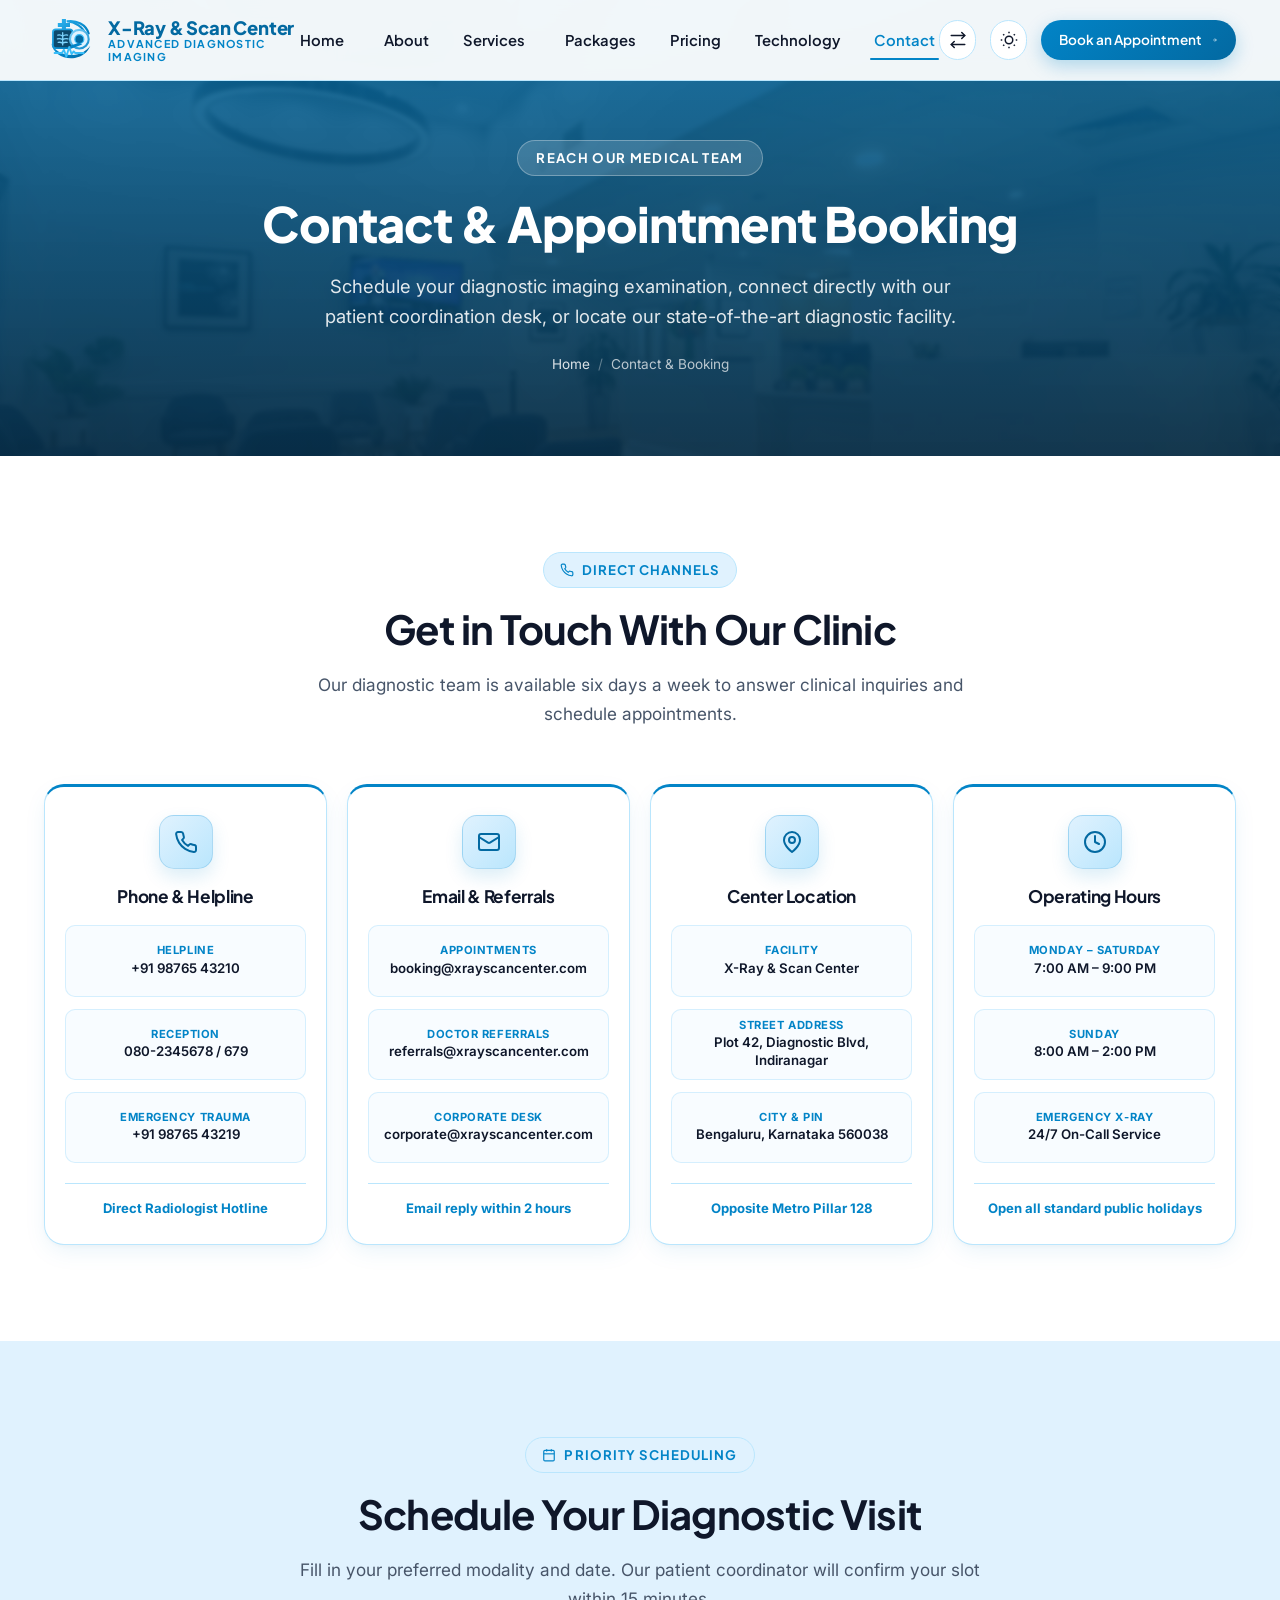
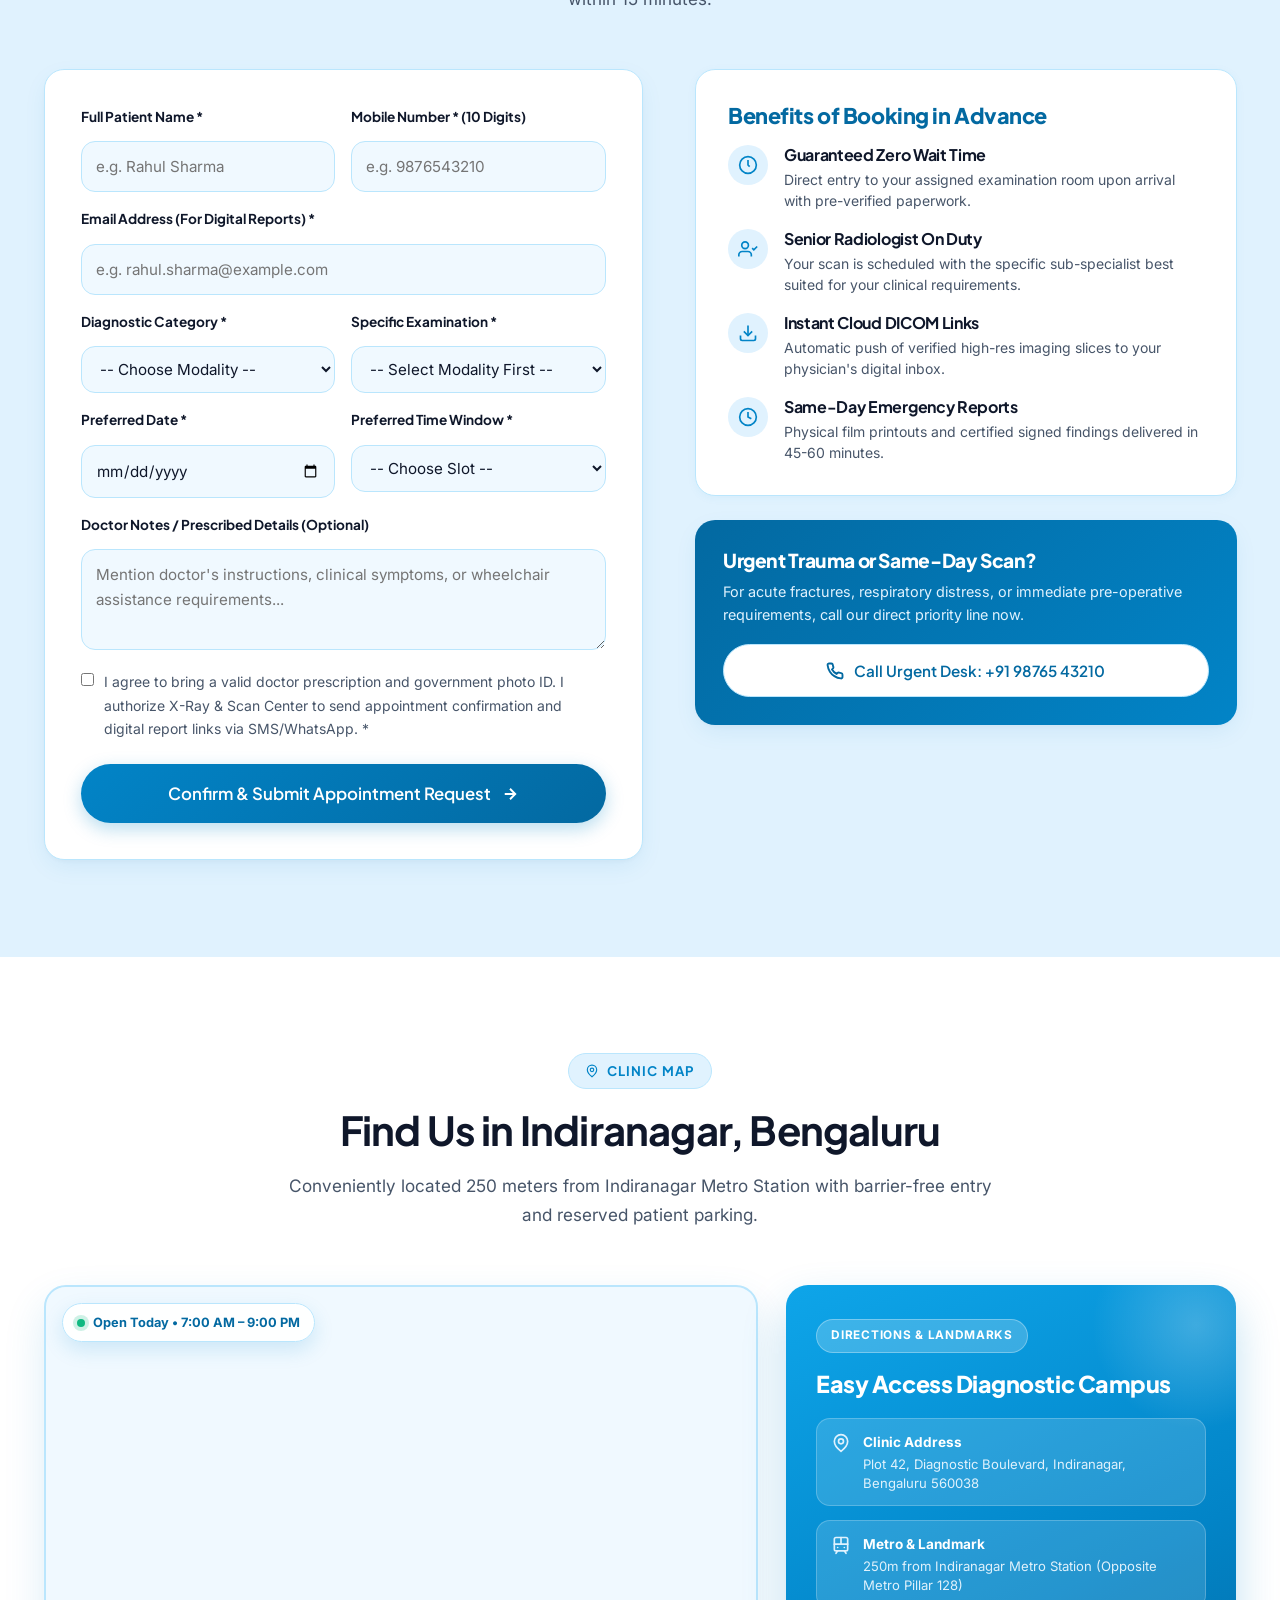
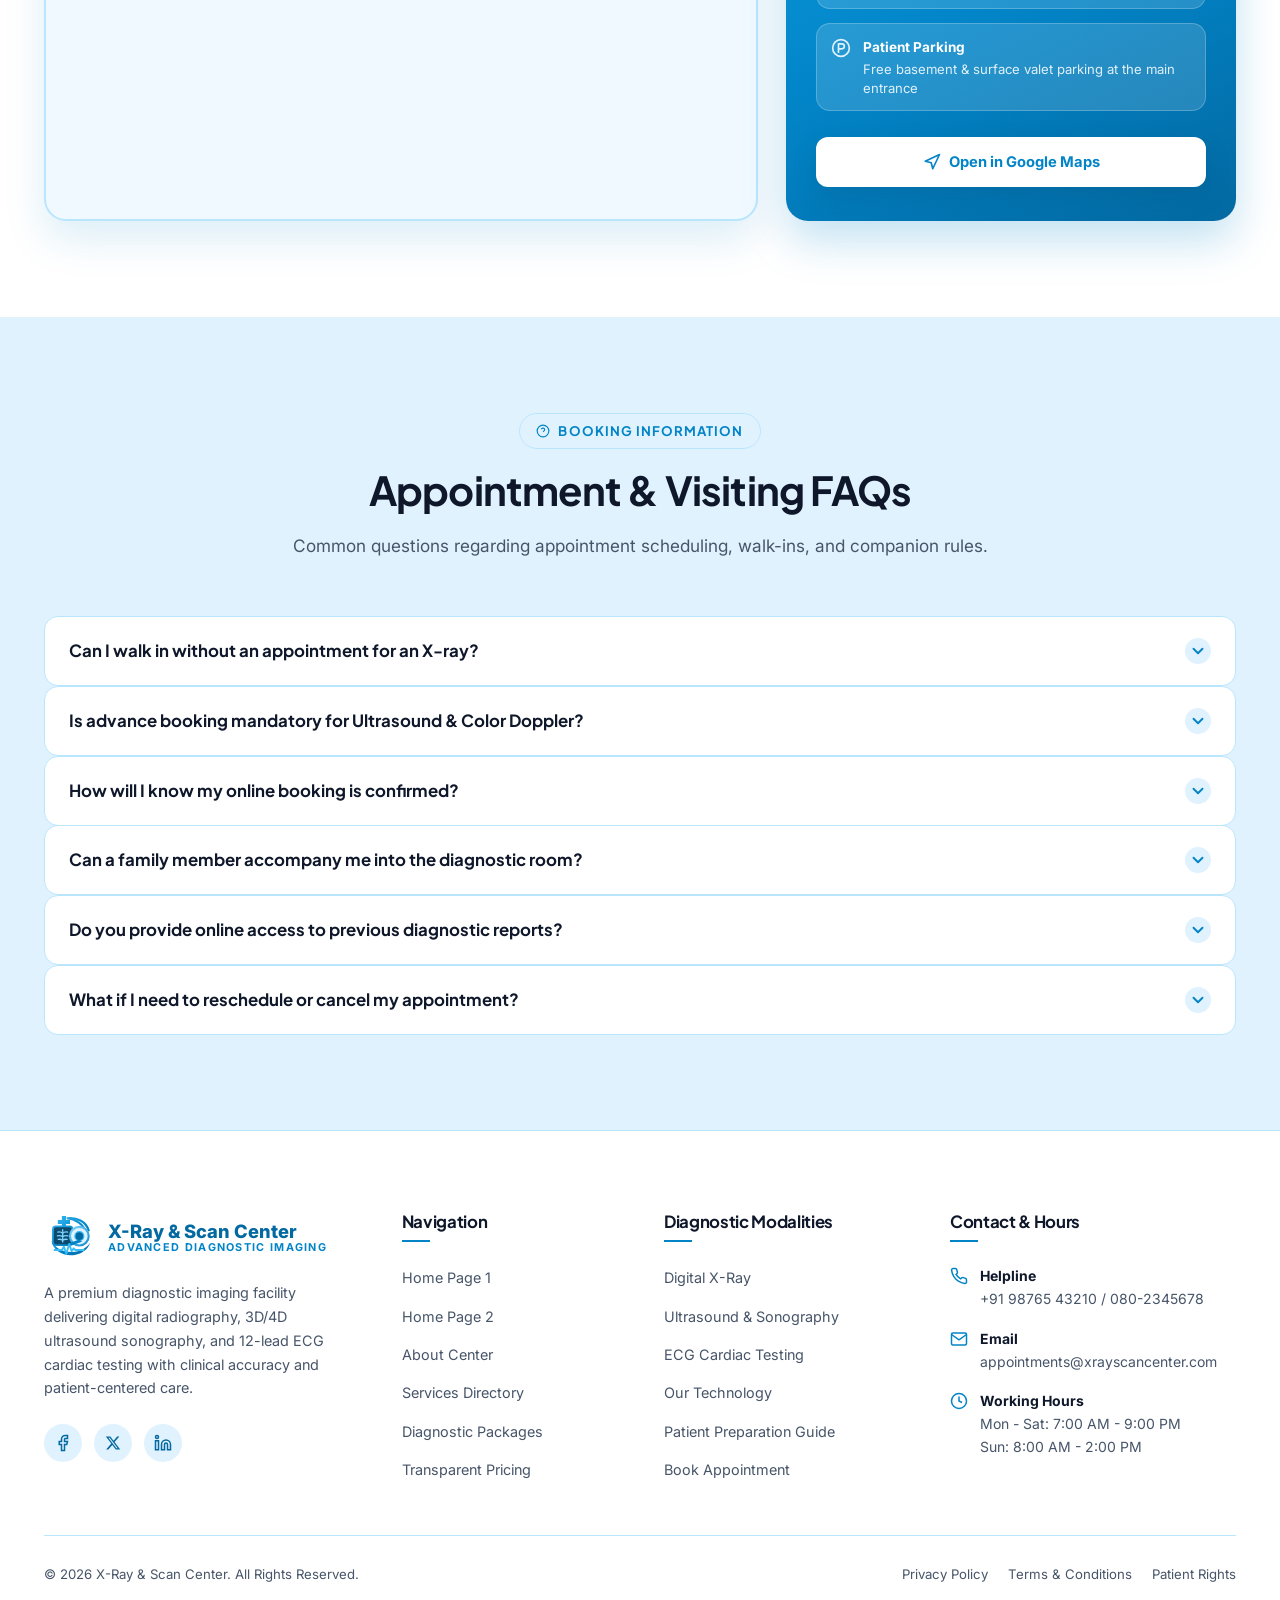
==== contact.html @ 287dd37b "Fix mobile/tablet responsive alignments and rename Products navlink to Packages" ====
<!DOCTYPE html>
<html lang="en" dir="ltr" data-theme="light">
<head>
  <meta charset="UTF-8">
  <meta name="viewport" content="width=device-width, initial-scale=1.0">
  <meta name="description" content="Contact X-Ray & Scan Center: Book diagnostic imaging appointments, find our physical center location, operating hours, phone numbers, and emergency contacts.">
  <title>Contact & Appointment Booking | X-Ray & Scan Center</title>
  <link rel="icon" type="image/svg+xml" href="images/logo.svg">
  <link rel="apple-touch-icon" href="images/logo.png">
  <link rel="stylesheet" href="assets/css/style.css">
  <link rel="stylesheet" href="assets/css/responsive.css">
  <link rel="stylesheet" href="assets/css/animations.css">
</head>
<body>

  <!-- ================= SITE HEADER ================= -->
  <header class="site-header" id="mainHeader">
    <div class="container nav-container">
      <a href="index.html" class="site-logo" aria-label="X-Ray and Scan Center Home">
        <div class="logo-icon-wrap"><img src="images/logo.svg" alt="X-Ray &amp; Scan Center Logo" class="site-logo-img"></div>
        <div class="logo-text-group">
          <span class="logo-main">X-Ray & Scan Center</span>
          <span class="logo-tagline">Advanced Diagnostic Imaging</span>
        </div>
      </a>

      <!-- Desktop Nav -->
      <nav class="nav-menu" aria-label="Primary Navigation">
        <div class="nav-item-has-dropdown">
          <a href="index.html" class="nav-link nav-dropdown-trigger">
            Home
            <svg viewBox="0 0 24 24" fill="none" stroke="currentColor" stroke-width="2.5"><polyline points="6 9 12 15 18 9"/></svg>
          </a>
          <div class="dropdown-menu-compact" role="menu">
            <a href="index.html" class="mega-menu-item">
              <div class="mega-menu-icon"><svg width="18" height="18" viewBox="0 0 24 24" fill="none" stroke="currentColor" stroke-width="2"><path d="M3 9l9-7 9 7v11a2 2 0 0 1-2 2H5a2 2 0 0 1-2-2z"/><polyline points="9 22 9 12 15 12 15 22"/></svg></div>
              <div><div class="mega-menu-title">Home 1</div><div class="mega-menu-desc">Advanced Diagnostic Technology</div></div>
            </a>
            <a href="home-2.html" class="mega-menu-item">
              <div class="mega-menu-icon"><svg width="18" height="18" viewBox="0 0 24 24" fill="none" stroke="currentColor" stroke-width="2"><path d="M20.84 4.61a5.5 5.5 0 0 0-7.78 0L12 5.67l-1.06-1.06a5.5 5.5 0 0 0-7.78 7.78l1.06 1.06L12 21.23l7.78-7.78 1.06-1.06a5.5 5.5 0 0 0 0-7.78z"/></svg></div>
              <div><div class="mega-menu-title">Home 2</div><div class="mega-menu-desc">Patient-First Experience</div></div>
            </a>
          </div>
        </div>
        <a href="about.html" class="nav-link">About</a>
        <div class="nav-item-has-dropdown">
          <a href="services.html" class="nav-link nav-dropdown-trigger">
            Services
            <svg viewBox="0 0 24 24" fill="none" stroke="currentColor" stroke-width="2.5"><polyline points="6 9 12 15 18 9"/></svg>
          </a>
          <div class="mega-menu" role="menu">
            <div class="mega-menu-grid">
              <a href="services/x-ray.html" class="mega-menu-item">
                <div class="mega-menu-icon"><svg width="20" height="20" viewBox="0 0 24 24" fill="none" stroke="currentColor" stroke-width="2"><rect x="3" y="3" width="18" height="18" rx="2"/><circle cx="8.5" cy="8.5" r="1.5"/><polyline points="21 15 16 10 5 21"/></svg></div>
                <div><div class="mega-menu-title">Digital X-Ray</div><div class="mega-menu-desc">High-frequency digital radiography for chest, bones, and spine.</div></div>
              </a>
              <a href="services/ultrasound.html" class="mega-menu-item">
                <div class="mega-menu-icon"><svg width="20" height="20" viewBox="0 0 24 24" fill="none" stroke="currentColor" stroke-width="2"><path d="M2 12h5l3 8 4-16 3 8h5"/></svg></div>
                <div><div class="mega-menu-title">Ultrasound & Sonography</div><div class="mega-menu-desc">High-resolution 3D/4D fetal scans, abdominal & color Doppler.</div></div>
              </a>
              <a href="services/ecg.html" class="mega-menu-item">
                <div class="mega-menu-icon"><svg width="20" height="20" viewBox="0 0 24 24" fill="none" stroke="currentColor" stroke-width="2"><path d="M20.42 4.58a5.4 5.4 0 0 0-7.65 0l-.77.78-.77-.78a5.4 5.4 0 0 0-7.65 7.65l.77.78L12 20.67l7.65-7.66.77-.78a5.4 5.4 0 0 0 0-7.65z"/></svg></div>
                <div><div class="mega-menu-title">ECG Cardiac Testing</div><div class="mega-menu-desc">12-lead electrocardiography & rhythm analysis by cardiologists.</div></div>
              </a>
              <a href="services.html" class="mega-menu-item">
                <div class="mega-menu-icon"><svg width="20" height="20" viewBox="0 0 24 24" fill="none" stroke="currentColor" stroke-width="2"><circle cx="12" cy="12" r="10"/><polyline points="12 6 12 12 14 14"/></svg></div>
                <div><div class="mega-menu-title">All Diagnostic Services</div><div class="mega-menu-desc">Explore full imaging catalogue, protocols, and preparation.</div></div>
              </a>
            </div>
            <div class="mega-menu-footer">
              <span>Immediate Digital Reports & Expert Consultations</span>
              <a href="services.html">View Comprehensive Directory &rarr;</a>
            </div>
          </div>
        </div>
        <a href="products.html" class="nav-link">Packages</a>
        <a href="pricing.html" class="nav-link">Pricing</a>
        <a href="technology.html" class="nav-link">Technology</a>
        <a href="contact.html" class="nav-link active">Contact</a>
      </nav>

      <!-- Action Controls -->
      <div class="header-actions">
        <button class="ctrl-btn rtl-toggle" aria-label="Toggle RTL Layout" title="Switch LTR / RTL"><svg width="20" height="20" viewBox="0 0 24 24" fill="none" stroke="currentColor" stroke-width="2" stroke-linecap="round" stroke-linejoin="round"><polyline points="17 2 21 6 17 10"/><path d="M3 6h18"/><polyline points="7 22 3 18 7 14"/><path d="M21 18H3"/></svg></button>
        <button class="ctrl-btn theme-toggle" aria-label="Toggle Theme Mode">
          <svg class="icon-sun" width="20" height="20" viewBox="0 0 24 24" fill="none" stroke="currentColor" stroke-width="2"><circle cx="12" cy="12" r="5"/><line x1="12" y1="1" x2="12" y2="3"/><line x1="12" y1="21" x2="12" y2="23"/><line x1="4.22" y1="4.22" x2="5.64" y2="5.64"/><line x1="18.36" y1="18.36" x2="19.78" y2="19.78"/><line x1="1" y1="12" x2="3" y2="12"/><line x1="21" y1="12" x2="23" y2="12"/><line x1="4.22" y1="19.78" x2="5.64" y2="18.36"/><line x1="18.36" y1="5.64" x2="19.78" y2="4.22"/></svg>
          <svg class="icon-moon" width="20" height="20" viewBox="0 0 24 24" fill="none" stroke="currentColor" stroke-width="2"><path d="M21 12.79A9 9 0 1 1 11.21 3 7 7 0 0 0 21 12.79z"/></svg>
        </button>
        <a href="contact.html" class="btn btn-primary btn-sm header-cta">
          <span>Book an Appointment</span>
          <svg width="16" height="16" viewBox="0 0 24 24" fill="none" stroke="currentColor" stroke-width="2.5"><line x1="5" y1="12" x2="19" y2="12"/><polyline points="12 5 19 12 12 19"/></svg>
        </a>
        <button class="mobile-toggle" aria-label="Open Mobile Menu">
          <span></span><span></span><span></span>
        </button>
      </div>
    </div>
  </header>

  <!-- Mobile Drawer -->
  <div class="mobile-drawer" id="mobileDrawer">
    <div class="mobile-nav-links">
      <div class="mobile-dropdown-group">
        <button type="button" class="mobile-nav-link mobile-dropdown-trigger" aria-expanded="false">
          <span>Home</span>
          <svg class="mobile-dropdown-arrow" viewBox="0 0 24 24" fill="none" stroke="currentColor" stroke-width="2.5" stroke-linecap="round" stroke-linejoin="round" aria-hidden="true"><polyline points="6 9 12 15 18 9"/></svg>
        </button>
        <div class="mobile-submenu">
          <a href="index.html" class="mobile-sublink">Home 1</a>
          <a href="home-2.html" class="mobile-sublink">Home 2</a>
        </div>
      </div>
      <a href="about.html" class="mobile-nav-link">About</a>
      <div class="mobile-dropdown-group">
        <button type="button" class="mobile-nav-link mobile-dropdown-trigger" aria-expanded="false">
          <span>Services</span>
          <svg class="mobile-dropdown-arrow" viewBox="0 0 24 24" fill="none" stroke="currentColor" stroke-width="2.5" stroke-linecap="round" stroke-linejoin="round" aria-hidden="true"><polyline points="6 9 12 15 18 9"/></svg>
        </button>
        <div class="mobile-submenu">
          <a href="services/x-ray.html" class="mobile-sublink">Digital X-Ray</a>
          <a href="services/ultrasound.html" class="mobile-sublink">Ultrasound &amp; Sonography</a>
          <a href="services/ecg.html" class="mobile-sublink">ECG Cardiac Testing</a>
          <a href="services.html" class="mobile-sublink">All Diagnostic Services</a>
        </div>
      </div>
      <a href="products.html" class="mobile-nav-link">Packages</a>
      <a href="pricing.html" class="mobile-nav-link">Pricing</a>
      <a href="technology.html" class="mobile-nav-link">Technology</a>
      <a href="contact.html" class="mobile-nav-link active">Contact</a>
    </div>
    <div class="mobile-drawer-controls">
      <button class="ctrl-btn rtl-toggle" aria-label="Toggle RTL Layout" title="Switch LTR / RTL"><svg width="20" height="20" viewBox="0 0 24 24" fill="none" stroke="currentColor" stroke-width="2" stroke-linecap="round" stroke-linejoin="round"><polyline points="17 2 21 6 17 10"/><path d="M3 6h18"/><polyline points="7 22 3 18 7 14"/><path d="M21 18H3"/></svg></button>
      <button class="ctrl-btn theme-toggle" aria-label="Toggle Theme Mode">
        <svg class="icon-sun" width="20" height="20" viewBox="0 0 24 24" fill="none" stroke="currentColor" stroke-width="2"><circle cx="12" cy="12" r="5"/><line x1="12" y1="1" x2="12" y2="3"/><line x1="12" y1="21" x2="12" y2="23"/><line x1="4.22" y1="4.22" x2="5.64" y2="5.64"/><line x1="18.36" y1="18.36" x2="19.78" y2="19.78"/><line x1="1" y1="12" x2="3" y2="12"/><line x1="21" y1="12" x2="23" y2="12"/><line x1="4.22" y1="19.78" x2="5.64" y2="18.36"/><line x1="18.36" y1="5.64" x2="19.78" y2="4.22"/></svg>
        <svg class="icon-moon" width="20" height="20" viewBox="0 0 24 24" fill="none" stroke="currentColor" stroke-width="2"><path d="M21 12.79A9 9 0 1 1 11.21 3 7 7 0 0 0 21 12.79z"/></svg>
      </button>
    </div>
    <div class="mobile-drawer-footer">
      <a href="contact.html" class="btn btn-primary" style="width:100%;">Book an Appointment</a>
    </div>
  </div>

  <main>
    <!-- ================= HERO SECTION (CONTACT: NO CTA BUTTONS, CENTER-ALIGNED) ================= -->
    <section class="page-hero" style="background-image: url('images/image-38.png');">
      <div class="page-hero-overlay"></div>
      <div class="container page-hero-content reveal">
        <div class="page-hero-tag">Reach Our Medical Team</div>
        <h1 class="page-hero-title">Contact & Appointment Booking</h1>
        <p class="page-hero-subtitle">
          Schedule your diagnostic imaging examination, connect directly with our patient coordination desk, or locate our state-of-the-art diagnostic facility.
        </p>
        <div class="breadcrumb">
          <a href="index.html">Home</a>
          <span class="divider">/</span>
          <span>Contact & Booking</span>
        </div>
      </div>
    </section>

    <!-- ================= SECTION 1: CONTACT INFORMATION (4 CARDS IN ONE HORIZONTAL ROW) ================= -->
    <section class="section section-white" id="contact-channels-section">
      <style>
        #contact-channels-section .contact-cards-row {
          display: grid;
          grid-template-columns: repeat(4, 1fr);
          gap: 20px;
          align-items: stretch;
        }
        #contact-channels-section .contact-channel-card {
          background: var(--surface-card);
          border: 1px solid var(--color-border);
          border-top: 3.5px solid var(--color-primary);
          border-radius: var(--radius-lg);
          padding: 28px 20px 24px 20px;
          box-shadow: var(--shadow-card);
          display: flex;
          flex-direction: column;
          align-items: center;
          text-align: center;
          height: 100%;
          transition: transform var(--transition-normal), box-shadow var(--transition-normal), border-color var(--transition-normal);
        }
        #contact-channels-section .contact-channel-card:hover {
          transform: translateY(-4px);
          box-shadow: var(--shadow-card-hover);
        }
        #contact-channels-section .contact-icon-badge {
          width: 54px;
          height: 54px;
          border-radius: 15px;
          background: linear-gradient(135deg, #e0f2fe 0%, #bae6fd 100%);
          border: 1px solid rgba(2, 132, 199, 0.2);
          color: var(--color-primary-deep);
          display: flex;
          align-items: center;
          justify-content: center;
          margin: 0 auto 16px auto;
          flex-shrink: 0;
          box-shadow: 0 8px 18px rgba(2, 132, 199, 0.14);
        }
        #contact-channels-section .contact-channel-card h3 {
          font-size: 1.08rem;
          font-weight: 700;
          color: var(--color-text-main);
          margin: 0 0 18px 0;
          line-height: 1.3;
        }
        #contact-channels-section .contact-info-list {
          display: grid;
          grid-template-rows: repeat(3, 1fr);
          gap: 12px;
          width: 100%;
          margin: 0 0 20px 0;
          flex: 1;
        }
        #contact-channels-section .contact-info-row {
          display: flex;
          flex-direction: column;
          align-items: center;
          justify-content: center;
          background: #F8FCFF;
          border: 1px solid rgba(186, 230, 253, 0.55);
          border-radius: 10px;
          padding: 9px 10px;
        }
        #contact-channels-section .contact-info-label {
          font-size: 0.7rem;
          font-weight: 700;
          letter-spacing: 0.05em;
          text-transform: uppercase;
          color: var(--color-primary);
          margin-bottom: 2px;
          line-height: 1.2;
        }
        #contact-channels-section .contact-info-value {
          font-size: 0.83rem;
          font-weight: 600;
          color: var(--color-text-main);
          line-height: 1.35;
          overflow-wrap: anywhere;
        }
        #contact-channels-section .contact-channel-footer {
          margin-top: auto;
          padding-top: 14px;
          border-top: 1px solid var(--color-border);
          width: 100%;
          font-size: 0.82rem;
          font-weight: 700;
          color: var(--color-primary);
          display: flex;
          align-items: center;
          justify-content: center;
          gap: 6px;
        }
        @media (max-width: 1100px) {
          #contact-channels-section .contact-cards-row {
            grid-template-columns: repeat(2, 1fr);
          }
        }
        @media (max-width: 640px) {
          #contact-channels-section .contact-cards-row {
            grid-template-columns: 1fr;
          }
        }
      </style>
      <div class="container">
        <div class="section-header reveal">
          <div class="section-tag">
            <svg viewBox="0 0 24 24" fill="none" stroke="currentColor" stroke-width="2"><path d="M22 16.92v3a2 2 0 0 1-2.18 2 19.79 19.79 0 0 1-8.63-3.07 19.5 19.5 0 0 1-6-6 19.79 19.79 0 0 1-3.07-8.67A2 2 0 0 1 4.11 2h3a2 2 0 0 1 2 1.72 12.84 12.84 0 0 0 .7 2.81 2 2 0 0 1-.45 2.11L8.09 9.91a16 16 0 0 0 6 6l1.27-1.27a2 2 0 0 1 2.11-.45 12.84 12.84 0 0 0 2.81.7A2 2 0 0 1 22 16.92z"/></svg>
            <span>Direct Channels</span>
          </div>
          <h2 class="section-title">Get in Touch With Our Clinic</h2>
          <p class="section-subtitle">
            Our diagnostic team is available six days a week to answer clinical inquiries and schedule appointments.
          </p>
        </div>

        <div class="contact-cards-row stagger-group">
          <div class="contact-channel-card reveal">
            <div class="contact-icon-badge">
              <svg width="24" height="24" viewBox="0 0 24 24" fill="none" stroke="currentColor" stroke-width="2" stroke-linecap="round" stroke-linejoin="round"><path d="M22 16.92v3a2 2 0 0 1-2.18 2 19.79 19.79 0 0 1-8.63-3.07 19.5 19.5 0 0 1-6-6 19.79 19.79 0 0 1-3.07-8.67A2 2 0 0 1 4.11 2h3a2 2 0 0 1 2 1.72 12.84 12.84 0 0 0 .7 2.81 2 2 0 0 1-.45 2.11L8.09 9.91a16 16 0 0 0 6 6l1.27-1.27a2 2 0 0 1 2.11-.45 12.84 12.84 0 0 0 2.81.7A2 2 0 0 1 22 16.92z"/></svg>
            </div>
            <h3>Phone &amp; Helpline</h3>
            <div class="contact-info-list">
              <div class="contact-info-row">
                <span class="contact-info-label">Helpline</span>
                <span class="contact-info-value">+91 98765 43210</span>
              </div>
              <div class="contact-info-row">
                <span class="contact-info-label">Reception</span>
                <span class="contact-info-value">080-2345678 / 679</span>
              </div>
              <div class="contact-info-row">
                <span class="contact-info-label">Emergency Trauma</span>
                <span class="contact-info-value">+91 98765 43219</span>
              </div>
            </div>
            <div class="contact-channel-footer">
              <span>Direct Radiologist Hotline</span>
            </div>
          </div>

          <div class="contact-channel-card reveal">
            <div class="contact-icon-badge">
              <svg width="24" height="24" viewBox="0 0 24 24" fill="none" stroke="currentColor" stroke-width="2" stroke-linecap="round" stroke-linejoin="round"><rect width="20" height="16" x="2" y="4" rx="2"/><path d="m22 7-8.97 5.7a1.94 1.94 0 0 1-2.06 0L2 7"/></svg>
            </div>
            <h3>Email &amp; Referrals</h3>
            <div class="contact-info-list">
              <div class="contact-info-row">
                <span class="contact-info-label">Appointments</span>
                <span class="contact-info-value">booking@xrayscancenter.com</span>
              </div>
              <div class="contact-info-row">
                <span class="contact-info-label">Doctor Referrals</span>
                <span class="contact-info-value">referrals@xrayscancenter.com</span>
              </div>
              <div class="contact-info-row">
                <span class="contact-info-label">Corporate Desk</span>
                <span class="contact-info-value">corporate@xrayscancenter.com</span>
              </div>
            </div>
            <div class="contact-channel-footer">
              <span>Email reply within 2 hours</span>
            </div>
          </div>

          <div class="contact-channel-card reveal">
            <div class="contact-icon-badge">
              <svg width="24" height="24" viewBox="0 0 24 24" fill="none" stroke="currentColor" stroke-width="2" stroke-linecap="round" stroke-linejoin="round"><path d="M20 10c0 6-8 12-8 12s-8-6-8-12a8 8 0 0 1 16 0Z"/><circle cx="12" cy="10" r="3"/></svg>
            </div>
            <h3>Center Location</h3>
            <div class="contact-info-list">
              <div class="contact-info-row">
                <span class="contact-info-label">Facility</span>
                <span class="contact-info-value">X-Ray &amp; Scan Center</span>
              </div>
              <div class="contact-info-row">
                <span class="contact-info-label">Street Address</span>
                <span class="contact-info-value">Plot 42, Diagnostic Blvd, Indiranagar</span>
              </div>
              <div class="contact-info-row">
                <span class="contact-info-label">City &amp; PIN</span>
                <span class="contact-info-value">Bengaluru, Karnataka 560038</span>
              </div>
            </div>
            <div class="contact-channel-footer">
              <span>Opposite Metro Pillar 128</span>
            </div>
          </div>

          <div class="contact-channel-card reveal">
            <div class="contact-icon-badge">
              <svg width="24" height="24" viewBox="0 0 24 24" fill="none" stroke="currentColor" stroke-width="2" stroke-linecap="round" stroke-linejoin="round"><circle cx="12" cy="12" r="10"/><polyline points="12 6 12 12 16 14"/></svg>
            </div>
            <h3>Operating Hours</h3>
            <div class="contact-info-list">
              <div class="contact-info-row">
                <span class="contact-info-label">Monday – Saturday</span>
                <span class="contact-info-value">7:00 AM – 9:00 PM</span>
              </div>
              <div class="contact-info-row">
                <span class="contact-info-label">Sunday</span>
                <span class="contact-info-value">8:00 AM – 2:00 PM</span>
              </div>
              <div class="contact-info-row">
                <span class="contact-info-label">Emergency X-Ray</span>
                <span class="contact-info-value">24/7 On-Call Service</span>
              </div>
            </div>
            <div class="contact-channel-footer">
              <span>Open all standard public holidays</span>
            </div>
          </div>
        </div>
      </div>
    </section>

    <!-- ================= SECTION 2: APPOINTMENT BOOKING FORM & VALUE PANEL ================= -->
    <section class="section section-mint" id="bookingSection">
      <div class="container">
        <div class="section-header reveal">
          <div class="section-tag">
            <svg viewBox="0 0 24 24" fill="none" stroke="currentColor" stroke-width="2"><rect x="3" y="4" width="18" height="18" rx="2" ry="2"/><line x1="16" y1="2" x2="16" y2="6"/><line x1="8" y1="2" x2="8" y2="6"/><line x1="3" y1="10" x2="21" y2="10"/></svg>
            <span>Priority Scheduling</span>
          </div>
          <h2 class="section-title">Schedule Your Diagnostic Visit</h2>
          <p class="section-subtitle">
            Fill in your preferred modality and date. Our patient coordinator will confirm your slot within 15 minutes.
          </p>
        </div>

        <div class="split-row" style="align-items:flex-start;">

          <!-- Left Column: Form -->
          <div class="split-col reveal-left contact-form-card" style="background:var(--pure-white);padding:36px;border-radius:var(--radius-lg);box-shadow:var(--shadow-md);border:1px solid var(--border-color);">
            <div id="bookingAlert" style="display:none;margin-bottom:20px;padding:16px;border-radius:var(--radius-md);"></div>

            <form id="appointmentForm" novalidate>
              <div class="contact-form-row">
                <div class="form-group" style="margin-bottom:0;">
                  <label for="bookName" class="form-label" style="font-weight:700;color:var(--text-primary);display:block;margin-bottom:6px;">Full Patient Name *</label>
                  <input type="text" id="bookName" class="form-control" placeholder="e.g. Rahul Sharma" required style="width:100%;padding:12px 14px;border:1px solid var(--border-color);border-radius:var(--radius-md);font-size:0.95rem;background:var(--light-bg);">
                </div>
                <div class="form-group" style="margin-bottom:0;">
                  <label for="bookPhone" class="form-label" style="font-weight:700;color:var(--text-primary);display:block;margin-bottom:6px;">Mobile Number * (10 Digits)</label>
                  <input type="tel" id="bookPhone" class="form-control" placeholder="e.g. 9876543210" required maxlength="10" style="width:100%;padding:12px 14px;border:1px solid var(--border-color);border-radius:var(--radius-md);font-size:0.95rem;background:var(--light-bg);">
                </div>
              </div>

              <div class="form-group" style="margin-bottom:16px;">
                <label for="bookEmail" class="form-label" style="font-weight:700;color:var(--text-primary);display:block;margin-bottom:6px;">Email Address (For Digital Reports) *</label>
                <input type="email" id="bookEmail" class="form-control" placeholder="e.g. rahul.sharma@example.com" required style="width:100%;padding:12px 14px;border:1px solid var(--border-color);border-radius:var(--radius-md);font-size:0.95rem;background:var(--light-bg);">
              </div>

              <div class="contact-form-row">
                <div class="form-group" style="margin-bottom:0;">
                  <label for="bookService" class="form-label" style="font-weight:700;color:var(--text-primary);display:block;margin-bottom:6px;">Diagnostic Category *</label>
                  <select id="bookService" class="form-control" required style="width:100%;padding:12px 14px;border:1px solid var(--border-color);border-radius:var(--radius-md);font-size:0.95rem;background:var(--light-bg);">
                    <option value="">-- Choose Modality --</option>
                    <option value="x-ray">Digital X-Ray Radiography</option>
                    <option value="ultrasound">Ultrasound & Sonography</option>
                    <option value="ecg">12-Lead ECG Cardiac Testing</option>
                    <option value="package">Diagnostic Screening Package</option>
                  </select>
                </div>
                <div class="form-group" style="margin-bottom:0;">
                  <label for="bookExam" class="form-label" style="font-weight:700;color:var(--text-primary);display:block;margin-bottom:6px;">Specific Examination *</label>
                  <select id="bookExam" class="form-control" required style="width:100%;padding:12px 14px;border:1px solid var(--border-color);border-radius:var(--radius-md);font-size:0.95rem;background:var(--light-bg);">
                    <option value="">-- Select Modality First --</option>
                  </select>
                </div>
              </div>

              <div class="contact-form-row">
                <div class="form-group" style="margin-bottom:0;">
                  <label for="bookDate" class="form-label" style="font-weight:700;color:var(--text-primary);display:block;margin-bottom:6px;">Preferred Date *</label>
                  <input type="date" id="bookDate" class="form-control" required style="width:100%;padding:12px 14px;border:1px solid var(--border-color);border-radius:var(--radius-md);font-size:0.95rem;background:var(--light-bg);">
                </div>
                <div class="form-group" style="margin-bottom:0;">
                  <label for="bookTime" class="form-label" style="font-weight:700;color:var(--text-primary);display:block;margin-bottom:6px;">Preferred Time Window *</label>
                  <select id="bookTime" class="form-control" required style="width:100%;padding:12px 14px;border:1px solid var(--border-color);border-radius:var(--radius-md);font-size:0.95rem;background:var(--light-bg);">
                    <option value="">-- Choose Slot --</option>
                    <option value="07:00 AM - 09:00 AM">Morning Early (07:00 AM - 09:00 AM)</option>
                    <option value="09:00 AM - 12:00 PM">Morning Peak (09:00 AM - 12:00 PM)</option>
                    <option value="12:00 PM - 03:00 PM">Afternoon (12:00 PM - 03:00 PM)</option>
                    <option value="03:00 PM - 06:00 PM">Late Afternoon (03:00 PM - 06:00 PM)</option>
                    <option value="06:00 PM - 08:30 PM">Evening (06:00 PM - 08:30 PM)</option>
                  </select>
                </div>
              </div>

              <div class="form-group" style="margin-bottom:20px;">
                <label for="bookNotes" class="form-label" style="font-weight:700;color:var(--text-primary);display:block;margin-bottom:6px;">Doctor Notes / Prescribed Details (Optional)</label>
                <textarea id="bookNotes" class="form-control" rows="3" placeholder="Mention doctor's instructions, clinical symptoms, or wheelchair assistance requirements..." style="width:100%;padding:12px 14px;border:1px solid var(--border-color);border-radius:var(--radius-md);font-size:0.95rem;background:var(--light-bg);resize:vertical;"></textarea>
              </div>

              <div class="form-group" style="margin-bottom:24px;">
                <label style="display:flex;align-items:flex-start;gap:10px;cursor:pointer;font-size:0.875rem;color:var(--text-secondary);">
                  <input type="checkbox" id="bookConsent" required style="margin-top:3px;">
                  <span>I agree to bring a valid doctor prescription and government photo ID. I authorize X-Ray & Scan Center to send appointment confirmation and digital report links via SMS/WhatsApp. *</span>
                </label>
              </div>

              <button type="submit" class="btn btn-primary btn-lg contact-submit-btn" style="width:100%;display:flex;align-items:center;justify-content:center;gap:10px;">
                <span>Confirm & Submit Appointment Request</span>
                <svg width="20" height="20" viewBox="0 0 24 24" fill="none" stroke="currentColor" stroke-width="2.5"><line x1="5" y1="12" x2="19" y2="12"/><polyline points="12 5 19 12 12 19"/></svg>
              </button>
            </form>
          </div>

          <!-- Right Column: Why Schedule Online & Emergency Box -->
          <div class="split-col reveal-right">
            <div class="contact-benefits-card" style="background:var(--pure-white);padding:32px;border-radius:var(--radius-lg);border:1px solid var(--border-color);box-shadow:var(--shadow-sm);margin-bottom:24px;">
              <h3 style="font-size:1.35rem;font-weight:800;color:var(--deep-forest);margin-bottom:16px;">Benefits of Booking in Advance</h3>
              
              <div class="contact-benefit-item" style="display:flex;gap:16px;margin-bottom:18px;">
                <div style="width:40px;height:40px;border-radius:50%;background:var(--soft-mint);color:var(--primary-color);display:flex;align-items:center;justify-content:center;flex-shrink:0;">
                  <svg width="20" height="20" viewBox="0 0 24 24" fill="none" stroke="currentColor" stroke-width="2"><circle cx="12" cy="12" r="10"/><polyline points="12 6 12 12 14 14"/></svg>
                </div>
                <div>
                  <h4 style="font-size:1rem;font-weight:700;color:var(--text-primary);margin-bottom:4px;">Guaranteed Zero Wait Time</h4>
                  <p style="font-size:0.875rem;color:var(--text-secondary);line-height:1.5;">Direct entry to your assigned examination room upon arrival with pre-verified paperwork.</p>
                </div>
              </div>

              <div class="contact-benefit-item" style="display:flex;gap:16px;margin-bottom:18px;">
                <div style="width:40px;height:40px;border-radius:50%;background:var(--soft-mint);color:var(--primary-color);display:flex;align-items:center;justify-content:center;flex-shrink:0;">
                  <svg width="20" height="20" viewBox="0 0 24 24" fill="none" stroke="currentColor" stroke-width="2"><path d="M16 21v-2a4 4 0 0 0-4-4H5a4 4 0 0 0-4 4v2"/><circle cx="8.5" cy="7.5" r="4"/><polyline points="17 11 19 13 23 9"/></svg>
                </div>
                <div>
                  <h4 style="font-size:1rem;font-weight:700;color:var(--text-primary);margin-bottom:4px;">Senior Radiologist On Duty</h4>
                  <p style="font-size:0.875rem;color:var(--text-secondary);line-height:1.5;">Your scan is scheduled with the specific sub-specialist best suited for your clinical requirements.</p>
                </div>
              </div>

              <div class="contact-benefit-item" style="display:flex;gap:16px;margin-bottom:18px;">
                <div style="width:40px;height:40px;border-radius:50%;background:var(--soft-mint);color:var(--primary-color);display:flex;align-items:center;justify-content:center;flex-shrink:0;">
                  <svg width="20" height="20" viewBox="0 0 24 24" fill="none" stroke="currentColor" stroke-width="2"><path d="M21 15v4a2 2 0 0 1-2 2H5a2 2 0 0 1-2-2v-4"/><polyline points="7 10 12 15 17 10"/><line x1="12" y1="15" x2="12" y2="3"/></svg>
                </div>
                <div>
                  <h4 style="font-size:1rem;font-weight:700;color:var(--text-primary);margin-bottom:4px;">Instant Cloud DICOM Links</h4>
                  <p style="font-size:0.875rem;color:var(--text-secondary);line-height:1.5;">Automatic push of verified high-res imaging slices to your physician's digital inbox.</p>
                </div>
              </div>

              <div class="contact-benefit-item" style="display:flex;gap:16px;">
                <div style="width:40px;height:40px;border-radius:50%;background:var(--soft-mint);color:var(--primary-color);display:flex;align-items:center;justify-content:center;flex-shrink:0;">
                  <svg width="20" height="20" viewBox="0 0 24 24" fill="none" stroke="currentColor" stroke-width="2"><circle cx="12" cy="12" r="10"/><path d="M12 6v6l4 2"/></svg>
                </div>
                <div>
                  <h4 style="font-size:1rem;font-weight:700;color:var(--text-primary);margin-bottom:4px;">Same-Day Emergency Reports</h4>
                  <p style="font-size:0.875rem;color:var(--text-secondary);line-height:1.5;">Physical film printouts and certified signed findings delivered in 45-60 minutes.</p>
                </div>
              </div>
            </div>

            <div style="background:linear-gradient(135deg, var(--deep-forest), var(--primary-color));padding:28px;border-radius:var(--radius-lg);color:#FFFFFF;box-shadow:var(--shadow-md);">
              <h4 style="font-size:1.2rem;font-weight:800;color:#FFFFFF;margin-bottom:8px;">Urgent Trauma or Same-Day Scan?</h4>
              <p style="font-size:0.9rem;color:var(--soft-mint);line-height:1.6;margin-bottom:18px;">
                For acute fractures, respiratory distress, or immediate pre-operative requirements, call our direct priority line now.
              </p>
              <a href="tel:+919876543210" class="btn btn-secondary" style="width:100%;text-align:center;background:#FFFFFF;color:var(--deep-forest);">
                <svg width="18" height="18" viewBox="0 0 24 24" fill="none" stroke="currentColor" stroke-width="2.5"><path d="M22 16.92v3a2 2 0 0 1-2.18 2 19.79 19.79 0 0 1-8.63-3.07 19.5 19.5 0 0 1-6-6 19.79 19.79 0 0 1-3.07-8.67A2 2 0 0 1 4.11 2h3a2 2 0 0 1 2 1.72 12.84 12.84 0 0 0 .7 2.81 2 2 0 0 1-.45 2.11L8.09 9.91a16 16 0 0 0 6 6l1.27-1.27a2 2 0 0 1 2.11-.45 12.84 12.84 0 0 0 2.81.7A2 2 0 0 1 22 16.92z"/></svg>
                <span>Call Urgent Desk: +91 98765 43210</span>
              </a>
            </div>
          </div>

        </div>
      </div>
    </section>

    <!-- ================= SECTION 3: BRIGHT INTERACTIVE CLINIC MAP ================= -->
    <section class="section section-white" id="clinic-map-section">
      <style>
        #clinic-map-section .map-showcase-grid {
          display: grid;
          grid-template-columns: 1.35fr 0.85fr;
          gap: 28px;
          align-items: stretch;
        }
        #clinic-map-section .map-frame-card {
          position: relative;
          border-radius: 22px;
          overflow: hidden;
          border: 2px solid #BAE6FD;
          background: #F0F9FF;
          box-shadow: 0 18px 42px rgba(2, 132, 199, 0.14);
          min-height: 410px;
        }
        #clinic-map-section .map-frame-card iframe {
          width: 100%;
          height: 100%;
          min-height: 410px;
          border: 0;
          display: block;
        }
        #clinic-map-section .map-status-pill {
          position: absolute;
          top: 16px;
          left: 16px;
          z-index: 2;
          display: inline-flex;
          align-items: center;
          gap: 8px;
          background: rgba(255, 255, 255, 0.96);
          border: 1px solid #BAE6FD;
          color: #0369A1;
          padding: 8px 14px;
          border-radius: 999px;
          font-size: 0.8rem;
          font-weight: 700;
          box-shadow: 0 8px 20px rgba(2, 132, 199, 0.15);
        }
        #clinic-map-section .map-status-dot {
          width: 8px;
          height: 8px;
          border-radius: 50%;
          background: #10B981;
          box-shadow: 0 0 0 4px rgba(16, 185, 129, 0.2);
        }
        #clinic-map-section .map-info-card {
          background: linear-gradient(155deg, #0EA5E9 0%, #0284C7 58%, #0369A1 100%);
          border-radius: 22px;
          padding: 34px 30px;
          color: #FFFFFF;
          display: flex;
          flex-direction: column;
          justify-content: space-between;
          box-shadow: 0 20px 44px rgba(2, 132, 199, 0.24);
          position: relative;
          overflow: hidden;
        }
        #clinic-map-section .map-info-card::after {
          content: '';
          position: absolute;
          top: -65px;
          right: -65px;
          width: 210px;
          height: 210px;
          border-radius: 50%;
          background: radial-gradient(circle, rgba(255, 255, 255, 0.22) 0%, transparent 70%);
          pointer-events: none;
        }
        #clinic-map-section .map-info-kicker {
          display: inline-block;
          background: rgba(255, 255, 255, 0.2);
          border: 1px solid rgba(255, 255, 255, 0.3);
          color: #FFFFFF;
          font-size: 0.74rem;
          font-weight: 700;
          letter-spacing: 0.06em;
          text-transform: uppercase;
          padding: 6px 14px;
          border-radius: 999px;
          margin-bottom: 16px;
          width: fit-content;
        }
        #clinic-map-section .map-info-card h3 {
          font-size: 1.45rem;
          font-weight: 800;
          color: #FFFFFF;
          margin: 0 0 20px 0;
          line-height: 1.25;
        }
        #clinic-map-section .map-landmarks {
          display: flex;
          flex-direction: column;
          gap: 14px;
          margin-bottom: 26px;
        }
        #clinic-map-section .map-landmark-item {
          display: flex;
          align-items: flex-start;
          gap: 12px;
          background: rgba(255, 255, 255, 0.14);
          border: 1px solid rgba(255, 255, 255, 0.22);
          border-radius: 14px;
          padding: 12px 14px;
        }
        #clinic-map-section .map-landmark-item svg {
          width: 20px;
          height: 20px;
          color: #E0F2FE;
          flex-shrink: 0;
          margin-top: 2px;
        }
        #clinic-map-section .map-landmark-item strong {
          display: block;
          font-size: 0.85rem;
          color: #FFFFFF;
          margin-bottom: 2px;
        }
        #clinic-map-section .map-landmark-item span {
          display: block;
          font-size: 0.82rem;
          line-height: 1.45;
          color: rgba(240, 249, 255, 0.92);
        }
        #clinic-map-section .map-directions-btn {
          display: inline-flex;
          align-items: center;
          justify-content: center;
          gap: 8px;
          width: 100%;
          padding: 13px 20px;
          border-radius: 12px;
          background: #FFFFFF;
          color: #0284C7;
          font-weight: 700;
          font-size: 0.92rem;
          text-decoration: none;
          box-shadow: 0 10px 24px rgba(12, 74, 110, 0.18);
          transition: transform 0.25s ease, box-shadow 0.25s ease;
        }
        #clinic-map-section .map-directions-btn:hover {
          transform: translateY(-2px);
          box-shadow: 0 14px 28px rgba(12, 74, 110, 0.25);
        }
        @media (max-width: 991px) {
          #clinic-map-section .map-showcase-grid {
            grid-template-columns: 1fr;
          }
          #clinic-map-section .map-frame-card,
          #clinic-map-section .map-frame-card iframe {
            min-height: 340px;
          }
        }
      </style>
      <div class="container">
        <div class="section-header reveal">
          <div class="section-tag">
            <svg viewBox="0 0 24 24" fill="none" stroke="currentColor" stroke-width="2"><path d="M20 10c0 6-8 12-8 12s-8-6-8-12a8 8 0 0 1 16 0Z"/><circle cx="12" cy="10" r="3"/></svg>
            <span>Clinic Map</span>
          </div>
          <h2 class="section-title">Find Us in Indiranagar, Bengaluru</h2>
          <p class="section-subtitle" style="max-width:740px;">
            Conveniently located 250 meters from Indiranagar Metro Station with barrier-free entry and reserved patient parking.
          </p>
        </div>

        <div class="map-showcase-grid reveal">
          <div class="map-frame-card">
            <div class="map-status-pill">
              <span class="map-status-dot"></span>
              <span>Open Today &bull; 7:00 AM – 9:00 PM</span>
            </div>
            <iframe
              title="X-Ray & Scan Center Indiranagar Bengaluru Map"
              src="https://maps.google.com/maps?q=Indiranagar,Bengaluru,Karnataka+560038&t=&z=15&ie=UTF8&iwloc=&output=embed"
              loading="lazy"
              referrerpolicy="no-referrer-when-downgrade"
              allowfullscreen>
            </iframe>
          </div>

          <div class="map-info-card">
            <div>
              <span class="map-info-kicker">Directions &amp; Landmarks</span>
              <h3>Easy Access Diagnostic Campus</h3>
              <div class="map-landmarks">
                <div class="map-landmark-item">
                  <svg viewBox="0 0 24 24" fill="none" stroke="currentColor" stroke-width="2" stroke-linecap="round" stroke-linejoin="round"><path d="M20 10c0 6-8 12-8 12s-8-6-8-12a8 8 0 0 1 16 0Z"/><circle cx="12" cy="10" r="3"/></svg>
                  <div>
                    <strong>Clinic Address</strong>
                    <span>Plot 42, Diagnostic Boulevard, Indiranagar, Bengaluru 560038</span>
                  </div>
                </div>
                <div class="map-landmark-item">
                  <svg viewBox="0 0 24 24" fill="none" stroke="currentColor" stroke-width="2" stroke-linecap="round" stroke-linejoin="round"><rect x="4" y="3" width="16" height="16" rx="2"/><path d="M4 11h16"/><path d="M12 3v8"/><path d="m8 19-2 3"/><path d="m18 22-2-3"/><path d="M8 15h.01"/><path d="M16 15h.01"/></svg>
                  <div>
                    <strong>Metro &amp; Landmark</strong>
                    <span>250m from Indiranagar Metro Station (Opposite Metro Pillar 128)</span>
                  </div>
                </div>
                <div class="map-landmark-item">
                  <svg viewBox="0 0 24 24" fill="none" stroke="currentColor" stroke-width="2" stroke-linecap="round" stroke-linejoin="round"><circle cx="12" cy="12" r="10"/><path d="M9 17V7h4a3 3 0 0 1 0 6H9"/></svg>
                  <div>
                    <strong>Patient Parking</strong>
                    <span>Free basement &amp; surface valet parking at the main entrance</span>
                  </div>
                </div>
              </div>
            </div>
            <a href="https://maps.google.com/?q=Indiranagar,Bengaluru,Karnataka+560038" target="_blank" rel="noopener noreferrer" class="map-directions-btn">
              <svg width="18" height="18" viewBox="0 0 24 24" fill="none" stroke="currentColor" stroke-width="2.2" stroke-linecap="round" stroke-linejoin="round"><polygon points="3 11 22 2 13 21 11 13 3 11"/></svg>
              <span>Open in Google Maps</span>
            </a>
          </div>
        </div>
      </div>
    </section>


    <!-- ================= SECTION 6: FREQUENTLY ASKED QUESTIONS (EXACTLY 6 FAQS) ================= -->
    <section class="section section-mint">
      <div class="container">
        <div class="section-header reveal">
          <div class="section-tag">
            <svg viewBox="0 0 24 24" fill="none" stroke="currentColor" stroke-width="2"><circle cx="12" cy="12" r="10"/><path d="M9.09 9a3 3 0 0 1 5.83 1c0 2-3 3-3 3"/><line x1="12" y1="1" x2="12.01" y2="1"/></svg>
            <span>Booking Information</span>
          </div>
          <h2 class="section-title">Appointment & Visiting FAQs</h2>
          <p class="section-subtitle">
            Common questions regarding appointment scheduling, walk-ins, and companion rules.
          </p>
        </div>

        <div class="faq-container">
          <div class="faq-item reveal">
            <button class="faq-question">
              <span>Can I walk in without an appointment for an X-ray?</span>
              <div class="faq-icon"><svg width="18" height="18" viewBox="0 0 24 24" fill="none" stroke="currentColor" stroke-width="2.5" stroke-linecap="round" stroke-linejoin="round"><polyline points="6 9 12 15 18 9"/></svg></div>
            </button>
            <div class="faq-answer">
              <div class="faq-answer-inner">
                Yes, routine digital X-rays and resting ECG tests accept walk-in patients during all working hours. However, pre-booking ensures prioritized zero-wait entry.
              </div>
            </div>
          </div>

          <div class="faq-item reveal">
            <button class="faq-question">
              <span>Is advance booking mandatory for Ultrasound & Color Doppler?</span>
              <div class="faq-icon"><svg width="18" height="18" viewBox="0 0 24 24" fill="none" stroke="currentColor" stroke-width="2.5" stroke-linecap="round" stroke-linejoin="round"><polyline points="6 9 12 15 18 9"/></svg></div>
            </button>
            <div class="faq-answer">
              <div class="faq-answer-inner">
                Because ultrasound examinations require dedicated doctor time and pre-scan fasting or bladder preparation, booking an advance time slot is strongly recommended.
              </div>
            </div>
          </div>

          <div class="faq-item reveal">
            <button class="faq-question">
              <span>How will I know my online booking is confirmed?</span>
              <div class="faq-icon"><svg width="18" height="18" viewBox="0 0 24 24" fill="none" stroke="currentColor" stroke-width="2.5" stroke-linecap="round" stroke-linejoin="round"><polyline points="6 9 12 15 18 9"/></svg></div>
            </button>
            <div class="faq-answer">
              <div class="faq-answer-inner">
                Upon submitting our booking form, you will receive an immediate on-screen reference code followed by an SMS and WhatsApp confirmation with fasting instructions.
              </div>
            </div>
          </div>

          <div class="faq-item reveal">
            <button class="faq-question">
              <span>Can a family member accompany me into the diagnostic room?</span>
              <div class="faq-icon"><svg width="18" height="18" viewBox="0 0 24 24" fill="none" stroke="currentColor" stroke-width="2.5" stroke-linecap="round" stroke-linejoin="round"><polyline points="6 9 12 15 18 9"/></svg></div>
            </button>
            <div class="faq-answer">
              <div class="faq-answer-inner">
                For ultrasound, one family attendant may accompany obstetric patients. For X-ray, companions remain in our waiting lounge unless a minor child requires parent reassurance with a protective lead apron.
              </div>
            </div>
          </div>

          <div class="faq-item reveal">
            <button class="faq-question">
              <span>Do you provide online access to previous diagnostic reports?</span>
              <div class="faq-icon"><svg width="18" height="18" viewBox="0 0 24 24" fill="none" stroke="currentColor" stroke-width="2.5" stroke-linecap="round" stroke-linejoin="round"><polyline points="6 9 12 15 18 9"/></svg></div>
            </button>
            <div class="faq-answer">
              <div class="faq-answer-inner">
                Yes. Every patient receives a permanent digital health record portal link where all past X-rays, ultrasound videos, and ECG rhythm tracings remain securely archived.
              </div>
            </div>
          </div>

          <div class="faq-item reveal">
            <button class="faq-question">
              <span>What if I need to reschedule or cancel my appointment?</span>
              <div class="faq-icon"><svg width="18" height="18" viewBox="0 0 24 24" fill="none" stroke="currentColor" stroke-width="2.5" stroke-linecap="round" stroke-linejoin="round"><polyline points="6 9 12 15 18 9"/></svg></div>
            </button>
            <div class="faq-answer">
              <div class="faq-answer-inner">
                You can easily reschedule or cancel at zero fee by calling our helpline at +91 98765 43210 or replying to your booking confirmation message.
              </div>
            </div>
          </div>
        </div>
      </div>
    </section>
  </main>

  <!-- ================= SITE FOOTER ================= -->
  <footer class="site-footer">
    <div class="container">
      <div class="footer-grid">
        <!-- Col 1: Brand & Bio -->
        <div class="footer-col-1">
          <div class="footer-logo">
            <div class="logo-icon-wrap"><img src="images/logo.svg" alt="X-Ray &amp; Scan Center Logo" class="site-logo-img"></div>
            <div class="logo-text-group">
              <span class="logo-main" style="color:#FFFFFF;">X-Ray & Scan Center</span>
              <span class="logo-tagline">Advanced Diagnostic Imaging</span>
            </div>
          </div>
          <p class="footer-desc">
            A premium diagnostic imaging facility delivering digital radiography, 3D/4D ultrasound sonography, and 12-lead ECG cardiac testing with clinical accuracy and patient-centered care.
          </p>
          <div class="footer-social-row">
            <a href="#" class="social-link" aria-label="Medical Center Facebook"><svg width="18" height="18" viewBox="0 0 24 24" fill="none" stroke="currentColor" stroke-width="2"><path d="M18 2h-3a5 5 0 0 0-5 5v3H7v4h3v8h4v-8h3l1-4h-4V7a1 1 0 0 1 1-1h3z"/></svg></a>
            <a href="#" class="social-link" aria-label="Medical Center X"><svg width="16" height="16" viewBox="0 0 24 24" fill="currentColor" aria-hidden="true"><path d="M18.244 2.25h3.308l-7.227 8.26 8.502 11.24H16.17l-5.214-6.817L4.99 21.75H1.68l7.73-8.835L1.254 2.25H8.08l4.713 6.231zm-1.161 17.52h1.833L7.084 4.126H5.117z"/></svg></a>
            <a href="#" class="social-link" aria-label="Medical Center LinkedIn"><svg width="18" height="18" viewBox="0 0 24 24" fill="none" stroke="currentColor" stroke-width="2"><path d="M16 8a6 6 0 0 1 6 6v7h-4v-7a2 2 0 0 0-2-2 2 2 0 0 0-2 2v7h-4v-7a6 6 0 0 1 6-6z"/><rect x="2" y="9" width="4" height="12"/><circle cx="4" cy="4" r="2"/></svg></a>
          </div>
        </div>

        <!-- Col 2: Navigation Links -->
        <div>
          <h4 class="footer-col-title">Navigation</h4>
          <ul class="footer-links-list">
            <li><a href="index.html" class="footer-link">Home Page 1</a></li>
            <li><a href="home-2.html" class="footer-link">Home Page 2</a></li>
            <li><a href="about.html" class="footer-link">About Center</a></li>
            <li><a href="services.html" class="footer-link">Services Directory</a></li>
            <li><a href="products.html" class="footer-link">Diagnostic Packages</a></li>
            <li><a href="pricing.html" class="footer-link">Transparent Pricing</a></li>
          </ul>
        </div>

        <!-- Col 3: Modalities & Patient Info -->
        <div>
          <h4 class="footer-col-title">Diagnostic Modalities</h4>
          <ul class="footer-links-list">
            <li><a href="services/x-ray.html" class="footer-link">Digital X-Ray</a></li>
            <li><a href="services/ultrasound.html" class="footer-link">Ultrasound & Sonography</a></li>
            <li><a href="services/ecg.html" class="footer-link">ECG Cardiac Testing</a></li>
            <li><a href="technology.html" class="footer-link">Our Technology</a></li>
            <li><a href="patient-guide.html" class="footer-link">Patient Preparation Guide</a></li>
            <li><a href="contact.html" class="footer-link">Book Appointment</a></li>
          </ul>
        </div>

        <!-- Col 4: Contact & Working Hours -->
        <div>
          <h4 class="footer-col-title">Contact & Hours</h4>
          <div class="footer-contact-item">
            <svg viewBox="0 0 24 24" fill="none" stroke="currentColor" stroke-width="2"><path d="M22 16.92v3a2 2 0 0 1-2.18 2 19.79 19.79 0 0 1-8.63-3.07 19.5 19.5 0 0 1-6-6 19.79 19.79 0 0 1-3.07-8.67A2 2 0 0 1 4.11 2h3a2 2 0 0 1 2 1.72 12.84 12.84 0 0 0 .7 2.81 2 2 0 0 1-.45 2.11L8.09 9.91a16 16 0 0 0 6 6l1.27-1.27a2 2 0 0 1 2.11-.45 12.84 12.84 0 0 0 2.81.7A2 2 0 0 1 22 16.92z"/></svg>
            <div>
              <div class="footer-contact-label">Helpline</div>
              <div>+91 98765 43210 / 080-2345678</div>
            </div>
          </div>
          <div class="footer-contact-item">
            <svg viewBox="0 0 24 24" fill="none" stroke="currentColor" stroke-width="2"><path d="M4 4h16c1.1 0 2 .9 2 2v12c0 1.1-.9 2-2 2H4c-1.1 0-2-.9-2-2V6c0-1.1.9-2 2-2z"/><polyline points="22,6 12,13 2,6"/></svg>
            <div>
              <div class="footer-contact-label">Email</div>
              <div>appointments@xrayscancenter.com</div>
            </div>
          </div>
          <div class="footer-contact-item">
            <svg viewBox="0 0 24 24" fill="none" stroke="currentColor" stroke-width="2"><circle cx="12" cy="12" r="10"/><polyline points="12 6 12 12 16 14"/></svg>
            <div>
              <div class="footer-contact-label">Working Hours</div>
              <div>Mon - Sat: 7:00 AM - 9:00 PM<br>Sun: 8:00 AM - 2:00 PM</div>
            </div>
          </div>
        </div>
      </div>

      <div class="footer-bottom">
        <div>&copy; 2026 X-Ray & Scan Center. All Rights Reserved.</div>
        <div class="footer-legal-links">
          <a href="#">Privacy Policy</a>
          <a href="#">Terms & Conditions</a>
          <a href="#">Patient Rights</a>
        </div>
      </div>
    </div>
  </footer>

  <!-- Lightbox Modal -->
  <div class="lightbox-modal" id="lightboxModal" role="dialog" aria-modal="true" aria-label="Image Preview">
    <button class="lightbox-close" id="lightboxClose" aria-label="Close Preview">&times;</button>
    <div class="lightbox-content">
      <img id="lightboxImg" src="" alt="Diagnostic Scan">
      <div class="lightbox-caption" id="lightboxCaption"></div>
    </div>
  </div>

  <script src="assets/js/theme.js"></script>
  <script src="assets/js/navigation.js"></script>
  <script src="assets/js/interactions.js"></script>
  <script src="assets/js/booking.js"></script>
  <script src="assets/js/main.js"></script>
</body>
</html>
---- assets/css/style.css ----
/* ==========================================================================
   PREMIUM X-RAY & SCAN CENTER - DESIGN SYSTEM & MASTER STYLESHEET
   Brand Colors: Sky Blue + White | Clean Modern Clinical Minimalism
   ========================================================================== */

@import url('https://fonts.googleapis.com/css2?family=Inter:wght@300;400;500;600;700&family=Plus+Jakarta+Sans:wght@500;600;700;800&family=Manrope:wght@500;600;700;800&display=swap');

/* --- Root Color System (Sky Blue Medical Theme) --- */
:root {
  /* Brand Sky Blue Palette */
  --color-primary: #0284C7;
  /* Primary Medical Sky Blue */
  --color-primary-deep: #0369A1;
  /* Deep Ocean Sky Blue */
  --color-primary-light: #38BDF8;
  /* Secondary Bright Sky Blue */
  --color-mint-soft: #E0F2FE;
  /* Soft Sky Tint Background */
  --color-accent: #7DD3FC;
  /* Accent Sky Blue */
  --color-bg-light: #F0F9FF;
  /* Light Clinical Sky Background */
  --color-white: #FFFFFF;
  /* Pure White */
  --color-text-primary: #0F172A;
  /* Crisp Slate Primary Text */
  --color-text-secondary: #475569;
  /* Secondary Slate Text */
  --color-border: #BAE6FD;
  /* Fine Sky Blue Border */
  --color-border-subtle: #E0F2FE;

  /* Variable Aliases for Inner Pages */
  --primary-color: var(--color-primary);
  --deep-forest: var(--color-primary-deep);
  --forest-green: var(--color-primary-deep);
  --color-forest: var(--color-primary-deep);
  --color-secondary: var(--color-primary-light);
  --soft-mint: var(--color-mint-soft);
  --color-mint: var(--color-mint-soft);
  --accent-color: var(--color-accent);
  --light-bg: var(--color-bg-light);
  --pure-white: var(--color-white);
  --text-primary: var(--color-text-primary);
  --text-secondary: var(--color-text-secondary);
  --border-color: var(--color-border);
  --color-text-main: var(--color-text-primary);
  --color-text-muted: var(--color-text-secondary);

  /* Surfaces & Shadows */
  --surface-card: #FFFFFF;
  --surface-elevated: #FFFFFF;
  --surface-badge: #E0F2FE;
  --shadow-subtle: 0 2px 10px rgba(2, 132, 199, 0.05);
  --shadow-card: 0 8px 24px -4px rgba(2, 132, 199, 0.10), 0 2px 6px -1px rgba(0, 0, 0, 0.04);
  --shadow-card-hover: 0 20px 36px -8px rgba(3, 105, 161, 0.18), 0 4px 12px -2px rgba(0, 0, 0, 0.05);
  --shadow-dropdown: 0 16px 40px -6px rgba(3, 105, 161, 0.18);
  --shadow-glow: 0 0 30px rgba(2, 132, 199, 0.22);
  --shadow-sm: var(--shadow-subtle);
  --shadow-md: var(--shadow-card);
  --shadow-lg: var(--shadow-card-hover);

  /* Typography */
  --font-heading: 'Plus Jakarta Sans', 'Manrope', -apple-system, sans-serif;
  --font-body: 'Inter', -apple-system, BlinkMacSystemFont, sans-serif;

  /* Sizing & Radii */
  --radius-sm: 8px;
  --radius-md: 14px;
  --radius-lg: 20px;
  --radius-xl: 28px;
  --radius-pill: 9999px;

  /* Transitions */
  --transition-fast: 0.18s cubic-bezier(0.16, 1, 0.3, 1);
  --transition-normal: 0.28s cubic-bezier(0.16, 1, 0.3, 1);
  --transition-slow: 0.45s cubic-bezier(0.16, 1, 0.3, 1);

  /* Container */
  --container-max: 1240px;
  --container-padding: 24px;
}

/* --- Dark Mode Override (Sky Blue Night Theme) --- */
html[data-theme="dark"] {
  --color-primary: #38BDF8;
  --color-primary-deep: #082F49;
  --color-primary-light: #7DD3FC;
  --color-mint-soft: #0C2336;
  --color-accent: #0369A1;
  --color-bg-light: #06131F;
  --color-white: #0B1E2E;
  --color-text-primary: #F0F9FF;
  --color-text-secondary: #94A3B8;
  --color-border: #163A57;
  --color-border-subtle: #102B42;

  --surface-card: #0D2234;
  --surface-elevated: #112B42;
  --surface-badge: #13344F;
  --shadow-subtle: 0 2px 10px rgba(0, 0, 0, 0.3);
  --shadow-card: 0 10px 28px -4px rgba(0, 0, 0, 0.45);
  --shadow-card-hover: 0 20px 40px -6px rgba(0, 0, 0, 0.6), 0 0 20px rgba(56, 189, 248, 0.15);
  --shadow-dropdown: 0 20px 45px rgba(0, 0, 0, 0.7);
  --shadow-glow: 0 0 30px rgba(56, 189, 248, 0.18);
}

/* --- Reset & Base --- */
*,
*::before,
*::after {
  box-sizing: border-box;
  margin: 0;
  padding: 0;
}

html {
  font-size: 16px;
  scroll-behavior: smooth;
  -webkit-font-smoothing: antialiased;
  -moz-osx-font-smoothing: grayscale;
}

body {
  font-family: var(--font-body);
  font-size: 1rem;
  line-height: 1.65;
  color: var(--color-text-primary);
  background-color: var(--color-bg-light);
  overflow-x: hidden;
  transition: background-color var(--transition-normal), color var(--transition-normal);
}

img,
picture,
svg,
video {
  display: block;
  max-width: 100%;
  height: auto;
}

a {
  color: inherit;
  text-decoration: none;
  transition: color var(--transition-fast);
}

button,
input,
select,
textarea {
  font: inherit;
  color: inherit;
  border: none;
  background: none;
  outline: none;
}

button {
  cursor: pointer;
}

ul,
ol {
  list-style: none;
}

/* Tabular numbers for all pricing & statistics */
.tabular-nums,
.price-value,
.stat-number,
.time-badge,
.code-tag {
  font-variant-numeric: tabular-nums;
}

/* --- Typography --- */
h1,
h2,
h3,
h4,
h5,
h6 {
  font-family: var(--font-heading);
  font-weight: 700;
  color: var(--color-text-primary);
  line-height: 1.25;
  letter-spacing: -0.02em;
}

h1 {
  font-size: clamp(2.25rem, 4.5vw, 3.5rem);
  font-weight: 800;
}

h2 {
  font-size: clamp(1.85rem, 3.2vw, 2.5rem);
  font-weight: 700;
}

h3 {
  font-size: clamp(1.35rem, 2vw, 1.65rem);
  font-weight: 700;
}

h4 {
  font-size: 1.15rem;
  font-weight: 600;
}

p {
  color: var(--color-text-secondary);
}

p.lead {
  font-size: 1.15rem;
  line-height: 1.7;
}

/* --- Layout Container --- */
.container {
  width: 100%;
  max-width: var(--container-max);
  margin-left: auto;
  margin-right: auto;
  padding-left: var(--container-padding);
  padding-right: var(--container-padding);
}

.section {
  padding: 96px 0;
  position: relative;
}

.section-alt {
  background-color: var(--color-mint-soft);
}

.section-white {
  background-color: var(--surface-card);
}

.section-header {
  text-align: center;
  max-width: 720px;
  margin: 0 auto 56px auto;
}

.section-header.text-start {
  text-align: start;
  margin-left: 0;
}

.section-tag {
  display: inline-flex;
  align-items: center;
  gap: 8px;
  background: var(--surface-badge);
  color: var(--color-primary);
  font-family: var(--font-heading);
  font-size: 0.825rem;
  font-weight: 700;
  text-transform: uppercase;
  letter-spacing: 0.08em;
  padding: 6px 16px;
  border-radius: var(--radius-pill);
  border: 1px solid var(--color-border);
  margin-bottom: 16px;
}

.section-tag svg {
  width: 14px;
  height: 14px;
}

.section-title {
  margin-bottom: 16px;
}

.section-subtitle {
  font-size: 1.075rem;
  line-height: 1.7;
  color: var(--color-text-secondary);
}

/* --- Buttons --- */
.btn {
  display: inline-flex;
  align-items: center;
  justify-content: center;
  gap: 10px;
  font-family: var(--font-heading);
  font-weight: 600;
  font-size: 0.95rem;
  padding: 13px 26px;
  border-radius: var(--radius-pill);
  transition: all var(--transition-normal);
  white-space: nowrap;
  position: relative;
  overflow: hidden;
}

.btn svg {
  width: 18px;
  height: 18px;
  transition: transform var(--transition-normal);
}

.btn:hover svg {
  transform: translateX(4px);
}

html[dir="rtl"] .btn:hover svg {
  transform: translateX(-4px);
}

.btn-primary {
  background: linear-gradient(135deg, var(--color-primary) 0%, var(--color-primary-deep) 100%);
  color: #FFFFFF;
  box-shadow: 0 6px 18px rgba(2, 132, 199, 0.28);
}

.btn-primary:hover {
  background: linear-gradient(135deg, var(--color-primary-light) 0%, var(--color-primary) 100%);
  box-shadow: 0 10px 24px rgba(2, 132, 199, 0.38);
  transform: translateY(-2px);
  color: #FFFFFF;
}

.btn-secondary {
  background: var(--surface-card);
  color: var(--color-primary);
  border: 1.5px solid var(--color-border);
}

.btn-secondary:hover {
  background: var(--color-mint-soft);
  border-color: var(--color-primary);
  transform: translateY(-2px);
  color: var(--color-primary);
}

.btn-outline-white {
  background: rgba(255, 255, 255, 0.12);
  color: #FFFFFF;
  border: 1.5px solid rgba(255, 255, 255, 0.4);
  backdrop-filter: blur(8px);
}

.btn-outline-white:hover {
  background: #FFFFFF;
  color: var(--color-primary-deep);
  border-color: #FFFFFF;
  transform: translateY(-2px);
}

.btn-sm {
  font-size: 0.85rem;
  padding: 9px 18px;
}

.btn-lg {
  font-size: 1.05rem;
  padding: 16px 34px;
}

/* --- Navigation Header --- */
.site-header {
  position: fixed;
  top: 0;
  left: 0;
  right: 0;
  width: 100%;
  max-width: 100%;
  z-index: 1000;
  background: rgba(255, 255, 255, 0.94);
  backdrop-filter: blur(14px);
  border-bottom: 1px solid var(--color-border);
  transition: background-color var(--transition-normal), border-color var(--transition-normal), box-shadow var(--transition-normal);
}

html[data-theme="dark"] .site-header {
  background: rgba(6, 19, 31, 0.92);
  border-bottom-color: var(--color-border);
}

/* Transparent Header specifically over Home 1 hero */
.site-header.header-home1 {
  background: rgba(255, 255, 255, 0.7);
  backdrop-filter: blur(8px);
  border-bottom: 1px solid rgba(220, 233, 225, 0.6);
}

.site-header.header-home1.scrolled {
  background: rgba(255, 255, 255, 0.98);
  backdrop-filter: blur(14px);
  border-bottom: 1px solid var(--color-border);
  box-shadow: var(--shadow-subtle);
}

html[data-theme="dark"] .site-header.header-home1.scrolled {
  background: rgba(6, 19, 31, 0.96);
  border-bottom-color: var(--color-border);
  box-shadow: 0 4px 20px rgba(0, 0, 0, 0.4);
}

.nav-container {
  display: flex;
  align-items: center;
  justify-content: space-between;
  height: 80px;
}

/* Logo */
.site-logo {
  display: flex;
  align-items: center;
  gap: 12px;
  font-family: var(--font-heading);
  font-size: 1.25rem;
  font-weight: 800;
  color: var(--color-text-primary);
  letter-spacing: -0.01em;
}

.logo-icon-wrap {
  width: 52px;
  height: 52px;
  border-radius: 0;
  background: transparent !important;
  display: flex;
  align-items: center;
  justify-content: center;
  padding: 0;
  overflow: visible;
  flex-shrink: 0;
  box-shadow: none !important;
}

.site-logo-img {
  width: 100%;
  height: 100%;
  object-fit: contain;
  display: block;
}

.logo-text-group {
  display: flex;
  flex-direction: column;
  line-height: 1.15;
}

.logo-main {
  font-weight: 800;
  font-size: 1.15rem;
  color: var(--color-primary-deep);
}

html[data-theme="dark"] .logo-main {
  color: #FFFFFF;
}

.logo-tagline {
  font-size: 0.675rem;
  text-transform: uppercase;
  letter-spacing: 0.12em;
  color: var(--color-primary);
  font-weight: 700;
}

/* Nav Menu */
.nav-menu {
  display: flex;
  align-items: center;
  gap: 26px;
}

.nav-link {
  font-family: var(--font-heading);
  font-size: 0.925rem;
  font-weight: 600;
  color: var(--color-text-primary);
  padding: 8px 4px;
  position: relative;
  transition: color var(--transition-fast);
  display: flex;
  align-items: center;
  gap: 6px;
  white-space: nowrap;
}

.nav-link::after {
  content: '';
  position: absolute;
  bottom: 0;
  left: 0;
  width: 0;
  height: 2.5px;
  background-color: var(--color-primary);
  border-radius: 2px;
  transition: width var(--transition-normal);
}

.nav-link:hover,
.nav-link.active {
  color: var(--color-primary);
}

.nav-link.active::after,
.nav-link:hover::after {
  width: 100%;
}

/* Services Dropdown & Mega Menu */
.nav-item-has-dropdown {
  position: relative;
}

.nav-dropdown-trigger svg {
  width: 14px;
  height: 14px;
  transition: transform var(--transition-fast);
}

.nav-item-has-dropdown:hover .nav-dropdown-trigger svg {
  transform: rotate(180deg);
}

.mega-menu {
  position: absolute;
  top: 100%;
  left: 50%;
  transform: translateX(-50%) translateY(12px);
  width: 640px;
  background: var(--surface-card);
  border: 1px solid var(--color-border);
  border-radius: var(--radius-lg);
  box-shadow: var(--shadow-dropdown);
  padding: 24px;
  opacity: 0;
  visibility: hidden;
  pointer-events: none;
  transition: all var(--transition-normal);
  z-index: 1050;
}

.nav-item-has-dropdown:hover .mega-menu {
  opacity: 1;
  visibility: visible;
  pointer-events: auto;
  transform: translateX(-50%) translateY(4px);
}

/* Compact Dropdown Menu (e.g. Home 1 / Home 2) */
.dropdown-menu-compact {
  position: absolute;
  top: 100%;
  left: 0;
  transform: translateY(12px);
  width: 280px;
  background: var(--surface-card);
  border: 1px solid var(--color-border);
  border-radius: var(--radius-lg);
  box-shadow: var(--shadow-dropdown);
  padding: 12px;
  opacity: 0;
  visibility: hidden;
  pointer-events: none;
  transition: all var(--transition-normal);
  z-index: 1050;
  display: flex;
  flex-direction: column;
  gap: 6px;
}

html[dir="rtl"] .dropdown-menu-compact {
  left: auto;
  right: 0;
}

.nav-item-has-dropdown:hover .dropdown-menu-compact,
.nav-item-has-dropdown:focus-within .dropdown-menu-compact {
  opacity: 1;
  visibility: visible;
  pointer-events: auto;
  transform: translateY(4px);
}

.dropdown-menu-compact .mega-menu-item.active {
  background: var(--color-mint-soft);
  border-color: var(--color-border);
}

.mega-menu-grid {
  display: grid;
  grid-template-columns: repeat(2, 1fr);
  gap: 16px;
}

.mega-menu-item {
  display: flex;
  align-items: flex-start;
  gap: 14px;
  padding: 14px;
  border-radius: var(--radius-md);
  border: 1px solid transparent;
  transition: all var(--transition-fast);
}

.mega-menu-item:hover {
  background: var(--color-mint-soft);
  border-color: var(--color-border);
  transform: translateY(-2px);
}

.mega-menu-icon {
  width: 38px;
  height: 38px;
  border-radius: var(--radius-sm);
  background: var(--surface-badge);
  color: var(--color-primary);
  display: flex;
  align-items: center;
  justify-content: center;
  flex-shrink: 0;
}

.mega-menu-title {
  font-family: var(--font-heading);
  font-size: 0.95rem;
  font-weight: 700;
  color: var(--color-text-primary);
  margin-bottom: 3px;
}

.mega-menu-desc {
  font-size: 0.8rem;
  color: var(--color-text-secondary);
  line-height: 1.45;
}

.mega-menu-footer {
  margin-top: 16px;
  padding-top: 14px;
  border-top: 1px solid var(--color-border);
  display: flex;
  align-items: center;
  justify-content: space-between;
  font-size: 0.85rem;
}

.mega-menu-footer a {
  color: var(--color-primary);
  font-weight: 600;
  display: inline-flex;
  align-items: center;
  gap: 6px;
}

/* Header Action Controls */
.header-actions {
  display: flex;
  align-items: center;
  gap: 14px;
}

.ctrl-btn {
  width: 40px;
  height: 40px;
  border-radius: var(--radius-pill);
  background: var(--surface-card);
  border: 1px solid var(--color-border);
  display: flex;
  align-items: center;
  justify-content: center;
  color: var(--color-text-primary);
  transition: all var(--transition-fast);
  font-size: 0.8rem;
  font-weight: 700;
}

.ctrl-btn:hover {
  background: var(--color-mint-soft);
  color: var(--color-primary);
  border-color: var(--color-primary);
  transform: translateY(-1px);
}

.ctrl-btn svg {
  width: 18px;
  height: 18px;
}

.theme-toggle .icon-moon {
  display: none;
}

html[data-theme="dark"] .theme-toggle .icon-sun {
  display: none;
}

html[data-theme="dark"] .theme-toggle .icon-moon {
  display: block;
}

/* Mobile Hamburger Toggle */
.mobile-toggle {
  display: none;
  width: 42px;
  height: 42px;
  border-radius: var(--radius-md);
  background: var(--surface-card);
  border: 1px solid var(--color-border);
  flex-direction: column;
  align-items: center;
  justify-content: center;
  gap: 5px;
}

.mobile-toggle span {
  width: 22px;
  height: 2px;
  background-color: var(--color-text-primary);
  border-radius: 2px;
  transition: all var(--transition-fast);
}

.mobile-toggle.active span:nth-child(1) {
  transform: translateY(7px) rotate(45deg);
}

.mobile-toggle.active span:nth-child(2) {
  opacity: 0;
}

.mobile-toggle.active span:nth-child(3) {
  transform: translateY(-7px) rotate(-45deg);
}

/* Mobile Drawer */
.mobile-drawer {
  position: fixed;
  top: 72px;
  left: 0;
  width: 100%;
  height: calc(100vh - 72px);
  background: var(--surface-card);
  border-top: 1px solid var(--color-border);
  padding: 32px 24px 36px 24px;
  overflow-y: auto;
  transform: translateX(-100%);
  transition: transform var(--transition-normal);
  z-index: 999;
  display: flex;
  flex-direction: column;
  align-items: center;
  justify-content: flex-start;
}

html[dir="rtl"] .mobile-drawer {
  left: auto;
  right: 0;
  transform: translateX(100%);
}

.mobile-drawer.open {
  transform: translateX(0);
}

.mobile-nav-links {
  display: flex;
  flex-direction: column;
  align-items: stretch;
  gap: 6px;
  width: 100%;
  max-width: 360px;
}

.mobile-nav-link {
  font-family: var(--font-heading);
  font-size: 1.05rem;
  font-weight: 600;
  padding: 12px 18px;
  border-radius: var(--radius-md);
  color: var(--color-text-primary);
  display: flex;
  align-items: center;
  justify-content: flex-start;
  text-align: start;
  width: 100%;
  gap: 10px;
  transition: background-color var(--transition-fast), color var(--transition-fast);
}

.mobile-nav-link:hover,
.mobile-nav-link.active {
  background: var(--color-mint-soft);
  color: var(--color-primary);
}

.mobile-dropdown-group {
  width: 100%;
  display: flex;
  flex-direction: column;
}

.mobile-dropdown-trigger {
  justify-content: space-between;
}

.mobile-dropdown-arrow {
  width: 16px;
  height: 16px;
  flex-shrink: 0;
  transition: transform var(--transition-fast);
}

.mobile-dropdown-trigger[aria-expanded="true"] .mobile-dropdown-arrow {
  transform: rotate(180deg);
}

.mobile-submenu {
  display: none;
  flex-direction: column;
  align-items: stretch;
  gap: 4px;
  padding: 6px 0 6px 14px;
  margin: 4px 0 4px 18px;
  border-left: 2px solid var(--color-border);
}

html[dir="rtl"] .mobile-submenu {
  padding: 6px 14px 6px 0;
  margin: 4px 18px 4px 0;
  border-left: none;
  border-right: 2px solid var(--color-border);
}

.mobile-dropdown-group.open .mobile-submenu,
.mobile-dropdown-trigger[aria-expanded="true"]+.mobile-submenu {
  display: flex;
}

.mobile-sublink {
  display: block;
  width: 100%;
  padding: 9px 14px;
  font-family: var(--font-body);
  font-size: 0.95rem;
  font-weight: 500;
  color: var(--color-text-secondary);
  border-radius: var(--radius-sm);
  text-align: start;
  transition: background-color var(--transition-fast), color var(--transition-fast);
}

.mobile-sublink:hover,
.mobile-sublink.active {
  background: var(--color-mint-soft);
  color: var(--color-primary);
}

.mobile-drawer-controls {
  display: flex;
  align-items: center;
  justify-content: center;
  gap: 16px;
  margin: 22px 0 20px 0;
  width: 100%;
  max-width: 360px;
}

.mobile-drawer-footer {
  padding-top: 0;
  border-top: none;
  width: 100%;
  max-width: 360px;
  display: flex;
  flex-direction: column;
  align-items: center;
  gap: 14px;
}

/* --- Hero Sections --- */

/* 1. Home 1 Hero - Viewport-Fit Timeline Slider Hero with Background Image */
.hero-home1 {
  min-height: 100vh;
  padding: 104px 0 40px 0;
  display: flex;
  align-items: center;
  position: relative;
  overflow: hidden;
  background-color: #F0F9FF;
  background-size: cover;
  background-position: center;
  background-repeat: no-repeat;
}

.hero-home1::before {
  content: '';
  position: absolute;
  inset: 0;
  background: linear-gradient(135deg, rgba(240, 249, 255, 0.90) 0%, rgba(224, 242, 254, 0.82) 100%);
  backdrop-filter: blur(2px);
  z-index: 1;
}

html[data-theme="dark"] .hero-home1 {
  background-color: #06131F;
}

html[data-theme="dark"] .hero-home1::before {
  background: linear-gradient(135deg, rgba(6, 19, 31, 0.90) 0%, rgba(12, 35, 54, 0.84) 100%);
}

.hero-home1>.container {
  position: relative;
  z-index: 2;
}

.hero-home1-grid {
  display: grid;
  grid-template-columns: 0.92fr 1.08fr;
  align-items: center;
  gap: 48px;
}

/* Timeline Slider Hero (Right Column) */
.timeline-hero-wrapper {
  position: relative;
  z-index: 2;
}

.timeline-cards-row {
  display: flex;
  align-items: center;
  justify-content: space-between;
  gap: 12px;
}

.timeline-step-card {
  position: relative;
  flex: 1;
  background: var(--surface-card);
  border-radius: 18px;
  padding: 6px;
  border: 2px solid var(--color-border);
  box-shadow: var(--shadow-card);
  transition: all var(--transition-normal);
  cursor: pointer;
}

.timeline-step-card:hover,
.timeline-step-card.active {
  border-color: var(--color-primary);
  transform: translateY(-6px);
  box-shadow: var(--shadow-card-hover);
}

.timeline-step-card img {
  width: 100%;
  aspect-ratio: 1 / 1.05;
  object-fit: cover;
  border-radius: 13px;
  display: block;
}

.timeline-step-badge {
  position: absolute;
  bottom: -14px;
  right: -8px;
  width: 42px;
  height: 42px;
  border-radius: 12px;
  background: #0F172A;
  color: #FFFFFF;
  font-family: var(--font-heading);
  font-weight: 800;
  font-size: 0.95rem;
  display: flex;
  align-items: center;
  justify-content: center;
  box-shadow: 0 6px 14px rgba(15, 23, 42, 0.25);
  transition: all var(--transition-fast);
  z-index: 3;
}

html[dir="rtl"] .timeline-step-badge {
  right: auto;
  left: -8px;
}

.timeline-step-card.active .timeline-step-badge {
  background: var(--color-primary);
  box-shadow: 0 6px 18px rgba(2, 132, 199, 0.4);
}

.timeline-arrow {
  color: var(--color-primary);
  flex-shrink: 0;
  display: flex;
  align-items: center;
  justify-content: center;
  opacity: 0.85;
}

html[dir="rtl"] .timeline-arrow svg {
  transform: rotate(180deg);
}

.timeline-track-wrapper {
  margin-top: 34px;
  padding: 0 13%;
  position: relative;
}

.timeline-track-line {
  position: relative;
  height: 2px;
  background: var(--color-border);
  display: flex;
  align-items: center;
  justify-content: space-between;
}

.timeline-track-node {
  position: relative;
  width: 12px;
  height: 12px;
  border-radius: 50%;
  background: var(--surface-card);
  border: 2px solid var(--color-border);
  cursor: pointer;
  transition: all var(--transition-fast);
  padding: 0;
}

.timeline-track-node::before {
  content: '';
  position: absolute;
  bottom: 100%;
  left: 50%;
  transform: translateX(-50%);
  width: 1.5px;
  height: 20px;
  background: var(--color-border);
}

.timeline-track-node.active {
  width: 16px;
  height: 16px;
  background: var(--color-primary);
  border-color: var(--surface-card);
  box-shadow: 0 0 0 4px rgba(2, 132, 199, 0.2);
}

.timeline-track-node.active::before {
  background: var(--color-primary);
}

.timeline-active-caption {
  margin-top: 16px;
  text-align: center;
  font-size: 0.9rem;
  font-weight: 600;
  color: var(--color-text-secondary);
  min-height: 24px;
}

.timeline-active-caption strong {
  color: var(--color-primary);
}

@media (max-width: 992px) {
  .hero-home1-grid {
    grid-template-columns: 1fr;
    gap: 40px;
  }
}

@media (max-width: 576px) {
  .timeline-cards-row {
    gap: 8px;
  }

  .timeline-arrow {
    display: none;
  }

  .timeline-step-badge {
    width: 32px;
    height: 32px;
    font-size: 0.8rem;
    bottom: -10px;
    right: -4px;
  }
}

.hero-home1-content {
  position: relative;
  z-index: 2;
}

.hero-badge-pill {
  display: inline-flex;
  align-items: center;
  gap: 10px;
  padding: 8px 18px;
  background: var(--surface-card);
  border: 1px solid var(--color-border);
  border-radius: var(--radius-pill);
  font-family: var(--font-heading);
  font-size: 0.85rem;
  font-weight: 700;
  color: var(--color-primary);
  box-shadow: var(--shadow-subtle);
  margin-bottom: 22px;
}

.hero-badge-pill .pulse-dot {
  width: 8px;
  height: 8px;
  border-radius: 50%;
  background-color: var(--color-primary);
  animation: pulseGlow 2s infinite;
}

.hero-home1-title {
  margin-bottom: 20px;
  letter-spacing: -0.025em;
}

.hero-home1-title span.highlight {
  color: var(--color-primary);
  position: relative;
}

.hero-home1-desc {
  font-size: 1.15rem;
  line-height: 1.7;
  margin-bottom: 34px;
  max-width: 540px;
}

.hero-cta-group {
  display: flex;
  flex-wrap: wrap;
  align-items: center;
  gap: 16px;
  margin-bottom: 44px;
}

.hero-trust-row {
  display: grid;
  grid-template-columns: repeat(3, 1fr);
  gap: 16px;
  padding-top: 28px;
  border-top: 1px solid var(--color-border);
}

.trust-item {
  display: flex;
  align-items: center;
  gap: 10px;
}

.trust-icon {
  width: 34px;
  height: 34px;
  border-radius: var(--radius-pill);
  background: var(--color-mint-soft);
  color: var(--color-primary);
  display: flex;
  align-items: center;
  justify-content: center;
  flex-shrink: 0;
}

.trust-text {
  font-family: var(--font-heading);
  font-size: 0.825rem;
  font-weight: 700;
  color: var(--color-text-primary);
  line-height: 1.25;
}

/* Home 1 Hero Visual Composition */
.hero-home1-visual {
  position: relative;
  z-index: 2;
}

.hero-image-frame {
  position: relative;
  border-radius: var(--radius-xl);
  overflow: hidden;
  box-shadow: 0 24px 60px -12px rgba(3, 105, 161, 0.22);
  border: 2px solid var(--color-border);
  background: var(--surface-card);
}

.hero-image-frame img {
  width: 100%;
  height: 480px;
  object-fit: cover;
  transition: transform var(--transition-slow);
}

.hero-image-frame:hover img {
  transform: scale(1.03);
}

.hero-floating-card {
  position: absolute;
  background: var(--surface-card);
  border: 1px solid var(--color-border);
  border-radius: var(--radius-md);
  padding: 14px 18px;
  box-shadow: var(--shadow-card-hover);
  display: flex;
  align-items: center;
  gap: 12px;
  z-index: 3;
  backdrop-filter: blur(10px);
  animation: floatBadge 5s ease-in-out infinite;
}

.floating-card-1 {
  top: 24px;
  left: -28px;
}

html[dir="rtl"] .floating-card-1 {
  left: auto;
  right: -28px;
}

.floating-card-2 {
  bottom: 24px;
  right: -24px;
  animation-delay: 2.5s;
}

html[dir="rtl"] .floating-card-2 {
  right: auto;
  left: -24px;
}

.floating-card-icon {
  width: 36px;
  height: 36px;
  border-radius: var(--radius-sm);
  background: var(--color-mint-soft);
  color: var(--color-primary);
  display: flex;
  align-items: center;
  justify-content: center;
}

.floating-card-val {
  font-family: var(--font-heading);
  font-weight: 800;
  font-size: 0.95rem;
  color: var(--color-text-primary);
}

.floating-card-label {
  font-size: 0.75rem;
  color: var(--color-text-secondary);
}

/* 2. Home 2 Hero - Viewport-Fit Split Editorial Patient-First Layout with Background Image */
.hero-home2 {
  min-height: 100vh;
  padding: 104px 0 40px 0;
  display: flex;
  align-items: center;
  background-color: var(--color-bg-light);
  background-size: cover;
  background-position: center;
  background-repeat: no-repeat;
  position: relative;
  overflow: hidden;
}

.hero-home2::before {
  content: '';
  position: absolute;
  inset: 0;
  background: linear-gradient(135deg, rgba(240, 249, 255, 0.91) 0%, rgba(224, 242, 254, 0.84) 100%);
  backdrop-filter: blur(2px);
  z-index: 1;
}

html[data-theme="dark"] .hero-home2::before {
  background: linear-gradient(135deg, rgba(6, 19, 31, 0.91) 0%, rgba(12, 35, 54, 0.85) 100%);
}

.hero-home2>.container {
  position: relative;
  z-index: 2;
}

.hero-home2-layout {
  display: grid;
  grid-template-columns: 1fr 1fr;
  align-items: center;
  gap: 48px;
}

.hero-home2-content {
  max-width: 560px;
}

.hero-home2-title {
  font-size: clamp(2.15rem, 3.8vw, 3.3rem);
  line-height: 1.16;
  margin-bottom: 18px;
}

.hero-home2-desc {
  font-size: 1.08rem;
  line-height: 1.65;
  margin-bottom: 26px;
}

.patient-info-strip {
  display: flex;
  align-items: center;
  gap: 18px;
  padding: 14px 18px;
  background: var(--surface-card);
  border: 1px solid var(--color-border);
  border-radius: var(--radius-lg);
  margin-top: 24px;
}

.patient-strip-icon {
  width: 44px;
  height: 44px;
  border-radius: var(--radius-pill);
  background: var(--color-primary);
  color: #FFFFFF;
  display: flex;
  align-items: center;
  justify-content: center;
  flex-shrink: 0;
}

.patient-strip-text h4 {
  font-size: 0.95rem;
  margin-bottom: 2px;
}

.patient-strip-text p {
  font-size: 0.825rem;
  margin: 0;
}

.hero-home2-visual {
  position: relative;
}

.editorial-img-wrap {
  border-radius: var(--radius-xl);
  overflow: hidden;
  box-shadow: var(--shadow-card-hover);
  border: 2px solid var(--color-border);
}

.editorial-img-wrap img {
  width: 100%;
  height: clamp(320px, 52vh, 450px);
  object-fit: cover;
}

.editorial-floating-badge {
  position: absolute;
  bottom: 30px;
  left: -20px;
  background: var(--surface-card);
  border: 1px solid var(--color-border);
  border-radius: var(--radius-lg);
  padding: 16px 22px;
  box-shadow: var(--shadow-dropdown);
  display: flex;
  align-items: center;
  gap: 14px;
  backdrop-filter: blur(10px);
}

html[dir="rtl"] .editorial-floating-badge {
  left: auto;
  right: -20px;
}

/* 3. Interior Pages Hero (Center-Aligned, Image Background, NO CTA Buttons) */
.page-hero {
  position: relative;
  min-height: 420px;
  display: flex;
  align-items: center;
  justify-content: center;
  text-align: center;
  padding: 140px 20px 80px 20px;
  background-size: cover;
  background-position: center;
  background-repeat: no-repeat;
  color: #FFFFFF;
  overflow: hidden;
}

.page-hero-overlay {
  position: absolute;
  inset: 0;
  background: linear-gradient(180deg, rgba(3, 105, 161, 0.88) 0%, rgba(8, 47, 73, 0.94) 100%);
  backdrop-filter: blur(2px);
  z-index: 1;
}

html[data-theme="dark"] .page-hero-overlay {
  background: linear-gradient(180deg, rgba(8, 26, 19, 0.92) 0%, rgba(5, 18, 13, 0.97) 100%);
}

.page-hero-content {
  position: relative;
  z-index: 2;
  max-width: 820px;
  margin: 0 auto;
}

.page-hero-tag {
  display: inline-flex;
  align-items: center;
  gap: 8px;
  background: rgba(255, 255, 255, 0.15);
  border: 1px solid rgba(255, 255, 255, 0.3);
  color: #FFFFFF;
  padding: 6px 18px;
  border-radius: var(--radius-pill);
  font-family: var(--font-heading);
  font-size: 0.825rem;
  font-weight: 700;
  text-transform: uppercase;
  letter-spacing: 0.1em;
  margin-bottom: 18px;
  backdrop-filter: blur(8px);
}

.page-hero-title {
  color: #FFFFFF;
  font-size: clamp(2.2rem, 3.8vw, 3.25rem);
  margin-bottom: 16px;
  letter-spacing: -0.02em;
}

.page-hero-subtitle {
  color: rgba(255, 255, 255, 0.88);
  font-size: 1.15rem;
  line-height: 1.65;
  max-width: 680px;
  margin: 0 auto;
}

/* Breadcrumb in Interior Hero */
.breadcrumb {
  display: flex;
  align-items: center;
  justify-content: center;
  gap: 8px;
  margin-top: 22px;
  font-size: 0.85rem;
  color: rgba(255, 255, 255, 0.7);
}

.breadcrumb a {
  color: rgba(255, 255, 255, 0.85);
}

.breadcrumb a:hover {
  color: #FFFFFF;
}

.breadcrumb span.divider {
  opacity: 0.5;
}

/* --- Card Grids (STRICT EVEN RULE: 4 or 6 cards) --- */

/* 3-Column Desktop Grid for 6 Cards */
.grid-6-cards {
  display: grid;
  grid-template-columns: repeat(3, 1fr);
  gap: 28px;
}

/* 2-Column Desktop Grid for 4 Cards */
.grid-4-cards {
  display: grid;
  grid-template-columns: repeat(2, 1fr);
  gap: 28px;
}

/* 4-in-a-row Desktop Grid for 4 Cards */
.grid-4-row {
  display: grid;
  grid-template-columns: repeat(4, 1fr);
  gap: 24px;
}

/* Diagnostic Service Card (Home 1, Services, etc.) */
.service-card {
  background: var(--surface-card);
  border: 1px solid var(--color-border);
  border-radius: var(--radius-lg);
  overflow: hidden;
  box-shadow: var(--shadow-card);
  transition: all var(--transition-normal);
  display: flex;
  flex-direction: column;
  position: relative;
}

.service-card:hover {
  transform: translateY(-6px);
  box-shadow: var(--shadow-card-hover);
  border-color: var(--color-primary);
}

.service-card-img-wrap {
  position: relative;
  width: 100%;
  height: 220px;
  overflow: hidden;
  background-color: var(--color-mint-soft);
}

.service-card-img-wrap img {
  width: 100%;
  height: 100%;
  object-fit: cover;
  transition: transform var(--transition-slow);
}

.service-card:hover .service-card-img-wrap img {
  transform: scale(1.06);
}

.service-card-badge {
  position: absolute;
  top: 14px;
  right: 14px;
  background: rgba(255, 255, 255, 0.92);
  backdrop-filter: blur(6px);
  color: var(--color-primary-deep);
  font-family: var(--font-heading);
  font-size: 0.75rem;
  font-weight: 700;
  padding: 5px 12px;
  border-radius: var(--radius-pill);
  border: 1px solid rgba(2, 132, 199, 0.2);
}

html[dir="rtl"] .service-card-badge {
  right: auto;
  left: 14px;
}

html[data-theme="dark"] .service-card-badge {
  background: rgba(19, 39, 31, 0.92);
  color: #FFFFFF;
}

.service-card-body {
  padding: 24px;
  display: flex;
  flex-direction: column;
  flex-grow: 1;
}

.service-card-icon-title {
  display: flex;
  align-items: center;
  gap: 12px;
  margin-bottom: 12px;
}

.service-icon {
  width: 38px;
  height: 38px;
  border-radius: var(--radius-sm);
  background: var(--color-mint-soft);
  color: var(--color-primary);
  display: flex;
  align-items: center;
  justify-content: center;
  flex-shrink: 0;
}

.service-card-title {
  font-size: 1.15rem;
  margin: 0;
}

.service-card-desc {
  font-size: 0.9rem;
  line-height: 1.6;
  margin-bottom: 20px;
  flex-grow: 1;
}

.service-card-footer {
  padding-top: 16px;
  border-top: 1px solid var(--color-border);
  display: flex;
  align-items: center;
  justify-content: space-between;
}

.view-more-link {
  display: inline-flex;
  align-items: center;
  gap: 8px;
  font-family: var(--font-heading);
  font-size: 0.875rem;
  font-weight: 700;
  color: var(--color-primary);
  transition: all var(--transition-fast);
}

.view-more-link svg {
  width: 16px;
  height: 16px;
  transition: transform var(--transition-fast);
}

.service-card:hover .view-more-link svg {
  transform: translateX(4px);
}

html[dir="rtl"] .service-card:hover .view-more-link svg {
  transform: translateX(-4px);
}

/* Asymmetric Technology Showcase (Home 1) */
.tech-asymmetric-grid {
  display: grid;
  grid-template-columns: repeat(2, 1fr);
  gap: 28px;
}

.tech-showcase-card {
  background: var(--surface-card);
  border: 1px solid var(--color-border);
  border-radius: var(--radius-xl);
  overflow: hidden;
  box-shadow: var(--shadow-card);
  transition: all var(--transition-normal);
  display: flex;
  flex-direction: column;
}

.tech-showcase-card:hover {
  transform: translateY(-4px);
  box-shadow: var(--shadow-card-hover);
  border-color: var(--color-primary);
}

.tech-showcase-img-wrap {
  width: 100%;
  height: 280px;
  overflow: hidden;
  position: relative;
}

.tech-showcase-img-wrap img {
  width: 100%;
  height: 100%;
  object-fit: cover;
  transition: transform var(--transition-slow);
}

.tech-showcase-card:hover .tech-showcase-img-wrap img {
  transform: scale(1.05);
}

.tech-showcase-content {
  padding: 26px;
}

.tech-showcase-content h3 {
  font-size: 1.25rem;
  margin-bottom: 8px;
}

.tech-showcase-content p {
  font-size: 0.925rem;
  line-height: 1.6;
}

/* Choose Your Test Interactive Panels (Home 2) */
.interactive-panel-grid {
  display: grid;
  grid-template-columns: repeat(4, 1fr);
  gap: 22px;
}

.interactive-panel {
  position: relative;
  height: 380px;
  border-radius: var(--radius-xl);
  overflow: hidden;
  box-shadow: var(--shadow-card);
  border: 2px solid var(--color-border);
  transition: all var(--transition-normal);
  cursor: pointer;
}

.interactive-panel:hover {
  transform: translateY(-8px);
  box-shadow: var(--shadow-card-hover);
  border-color: var(--color-primary);
}

.interactive-panel img {
  width: 100%;
  height: 100%;
  object-fit: cover;
  transition: transform var(--transition-slow);
}

.interactive-panel:hover img {
  transform: scale(1.08);
}

.interactive-panel-overlay {
  position: absolute;
  inset: 0;
  background: linear-gradient(180deg, rgba(3, 105, 161, 0.2) 0%, rgba(8, 47, 73, 0.92) 80%);
  display: flex;
  flex-direction: column;
  justify-content: flex-end;
  padding: 24px;
  color: #FFFFFF;
  transition: background var(--transition-fast);
}

.interactive-panel:hover .interactive-panel-overlay {
  background: linear-gradient(180deg, rgba(3, 105, 161, 0.1) 0%, rgba(3, 105, 161, 0.96) 70%);
}

.interactive-panel-badge {
  align-self: flex-start;
  background: rgba(255, 255, 255, 0.2);
  backdrop-filter: blur(6px);
  font-family: var(--font-heading);
  font-size: 0.725rem;
  font-weight: 700;
  text-transform: uppercase;
  padding: 4px 12px;
  border-radius: var(--radius-pill);
  margin-bottom: 10px;
}

.interactive-panel-title {
  color: #FFFFFF;
  font-size: 1.25rem;
  margin-bottom: 6px;
}

.interactive-panel-desc {
  color: rgba(255, 255, 255, 0.85);
  font-size: 0.85rem;
  line-height: 1.45;
  margin-bottom: 14px;
}

.interactive-panel-link {
  font-family: var(--font-heading);
  font-size: 0.825rem;
  font-weight: 700;
  color: var(--color-accent);
  display: inline-flex;
  align-items: center;
  gap: 6px;
}

/* Feature Cards (Why Choose Us - 6 Cards) */
.feature-card {
  background: var(--surface-card);
  border: 1px solid var(--color-border);
  border-radius: var(--radius-lg);
  padding: 30px;
  box-shadow: var(--shadow-subtle);
  transition: all var(--transition-normal);
}

.feature-card:hover {
  transform: translateY(-5px);
  box-shadow: var(--shadow-card);
  border-color: var(--color-primary);
}

.feature-card-icon {
  width: 50px;
  height: 50px;
  border-radius: var(--radius-md);
  background: var(--color-mint-soft);
  color: var(--color-primary);
  display: flex;
  align-items: center;
  justify-content: center;
  margin-bottom: 20px;
  transition: all var(--transition-fast);
}

.feature-card:hover .feature-card-icon {
  background: var(--color-primary);
  color: #FFFFFF;
  transform: scale(1.08);
}

.feature-card h3 {
  font-size: 1.18rem;
  margin-bottom: 10px;
}

.feature-card p {
  font-size: 0.925rem;
  line-height: 1.6;
}

/* Feature Cards with Full-Fit Top Image */
.feature-card.has-image {
  padding: 0;
  overflow: hidden;
  display: flex;
  flex-direction: column;
}

.feature-card-img-wrap {
  width: 100%;
  height: 200px;
  overflow: hidden;
  background: var(--color-bg-light);
}

.feature-card-img-wrap img {
  width: 100%;
  height: 100%;
  object-fit: cover;
  object-position: center;
  display: block;
  transition: transform var(--transition-slow);
}

.feature-card.has-image:hover .feature-card-img-wrap img {
  transform: scale(1.05);
}

.feature-card-body {
  padding: 24px 26px 28px;
  flex: 1;
}

/* 4-Step Timelines (Horizontal on Home 1, Vertical on Home 2) */
.journey-grid-4 {
  display: grid;
  grid-template-columns: repeat(4, 1fr);
  gap: 24px;
  position: relative;
}

.journey-step-card {
  background: var(--surface-card);
  border: 1px solid var(--color-border);
  border-radius: var(--radius-lg);
  padding: 28px 22px;
  position: relative;
  box-shadow: var(--shadow-subtle);
  transition: all var(--transition-normal);
}

.journey-step-card:hover {
  transform: translateY(-4px);
  box-shadow: var(--shadow-card);
  border-color: var(--color-primary);
}

.journey-step-number {
  width: 44px;
  height: 44px;
  border-radius: var(--radius-pill);
  background: linear-gradient(135deg, var(--color-primary) 0%, var(--color-primary-deep) 100%);
  color: #FFFFFF;
  font-family: var(--font-heading);
  font-weight: 800;
  font-size: 1.1rem;
  display: flex;
  align-items: center;
  justify-content: center;
  margin-bottom: 18px;
  box-shadow: 0 4px 12px rgba(2, 132, 199, 0.25);
}

.journey-step-card h3 {
  font-size: 1.1rem;
  margin-bottom: 8px;
}

.journey-step-card p {
  font-size: 0.875rem;
  line-height: 1.55;
}

/* Split Content Sections */
.split-layout {
  display: grid;
  grid-template-columns: 1fr 1fr;
  align-items: center;
  gap: 60px;
}

.split-layout.reverse {
  direction: rtl;
}

.split-layout.reverse>* {
  direction: ltr;
}

html[dir="rtl"] .split-layout.reverse {
  direction: ltr;
}

html[dir="rtl"] .split-layout.reverse>* {
  direction: rtl;
}

.split-visual {
  position: relative;
}

.split-visual-frame {
  border-radius: var(--radius-xl);
  overflow: hidden;
  box-shadow: var(--shadow-card);
  border: 2px solid var(--color-border);
}

.split-visual-frame img {
  width: 100%;
  height: 420px;
  object-fit: cover;
}

.compact-info-grid {
  display: grid;
  grid-template-columns: repeat(2, 1fr);
  gap: 20px;
  margin-top: 30px;
}

.compact-info-item {
  display: flex;
  gap: 12px;
}

.compact-info-icon {
  width: 32px;
  height: 32px;
  border-radius: var(--radius-sm);
  background: var(--color-mint-soft);
  color: var(--color-primary);
  display: flex;
  align-items: center;
  justify-content: center;
  flex-shrink: 0;
  margin-top: 2px;
}

.compact-info-text h4 {
  font-size: 0.95rem;
  margin-bottom: 4px;
}

.compact-info-text p {
  font-size: 0.825rem;
  line-height: 1.5;
}

/* Product & Diagnostic Catalogue Cards (Products page) */
.product-card {
  background: var(--surface-card);
  border: 1px solid var(--color-border);
  border-top: 3.5px solid var(--color-primary);
  border-radius: var(--radius-lg);
  overflow: hidden;
  box-shadow: var(--shadow-card);
  transition: all var(--transition-normal);
  display: flex;
  flex-direction: column;
  height: 100%;
}

.product-card:hover {
  transform: translateY(-6px);
  box-shadow: var(--shadow-card-hover);
  border-color: var(--color-primary);
}

.product-card-img-wrap {
  width: 100%;
  height: 220px;
  overflow: hidden;
  position: relative;
  background-color: var(--color-mint-soft);
}

.product-card-img-wrap img {
  width: 100%;
  height: 100%;
  object-fit: cover;
  transition: transform var(--transition-slow);
}

.product-card:hover .product-card-img-wrap img {
  transform: scale(1.05);
}

.product-card-body {
  padding: 24px;
  display: flex;
  flex-direction: column;
  flex-grow: 1;
}

.product-card-category {
  font-family: var(--font-heading);
  font-size: 0.75rem;
  font-weight: 700;
  color: var(--color-primary);
  text-transform: uppercase;
  letter-spacing: 0.08em;
  margin-bottom: 6px;
}

.product-card-title {
  font-size: 1.2rem;
  margin-bottom: 8px;
  line-height: 1.3;
}

.product-card-desc {
  font-size: 0.875rem;
  line-height: 1.6;
  margin-bottom: 18px;
  min-height: 3.2em;
}

.product-inclusions-list {
  margin-bottom: 22px;
  flex-grow: 1;
  display: flex;
  flex-direction: column;
  gap: 10px;
}

.product-inclusion-item {
  display: flex;
  align-items: center;
  gap: 10px;
  font-size: 0.875rem;
  line-height: 1.4;
}

.product-inclusion-item {
  display: flex;
  align-items: center;
  gap: 8px;
  font-size: 0.825rem;
  color: var(--color-text-secondary);
  margin-bottom: 6px;
}

.product-inclusion-item svg {
  width: 14px;
  height: 14px;
  color: var(--color-primary);
  flex-shrink: 0;
}

.product-card-pricing {
  margin-top: auto;
  padding-top: 16px;
  border-top: 1px solid var(--color-border);
  display: flex;
  align-items: center;
  justify-content: space-between;
  gap: 12px;
}

.price-box {
  display: flex;
  flex-direction: column;
}

.price-label {
  font-size: 0.725rem;
  color: var(--color-text-secondary);
  text-transform: uppercase;
  font-weight: 600;
}

.price-amount {
  font-family: var(--font-heading);
  font-size: 1.35rem;
  font-weight: 800;
  color: var(--color-primary-deep);
}

html[data-theme="dark"] .price-amount {
  color: var(--color-primary-light);
}

/* Pricing Page Cards */
.pricing-card {
  background: var(--surface-card);
  border: 1px solid var(--color-border);
  border-radius: var(--radius-xl);
  overflow: hidden;
  box-shadow: var(--shadow-card);
  transition: all var(--transition-normal);
  display: flex;
  flex-direction: column;
  position: relative;
}

.pricing-card:hover {
  transform: translateY(-6px);
  box-shadow: var(--shadow-card-hover);
  border-color: var(--color-primary);
}

.pricing-card.featured {
  border: 2px solid var(--color-primary);
}

.pricing-card-banner {
  position: absolute;
  top: 14px;
  right: 14px;
  background: var(--color-primary);
  color: #FFFFFF;
  font-family: var(--font-heading);
  font-size: 0.725rem;
  font-weight: 700;
  text-transform: uppercase;
  padding: 4px 12px;
  border-radius: var(--radius-pill);
}

html[dir="rtl"] .pricing-card-banner {
  right: auto;
  left: 14px;
}

.pricing-card-img-wrap {
  width: 100%;
  height: 200px;
  overflow: hidden;
}

.pricing-card-img-wrap img {
  width: 100%;
  height: 100%;
  object-fit: cover;
}

.pricing-card-body {
  padding: 26px;
  display: flex;
  flex-direction: column;
  flex-grow: 1;
}

.pricing-card-title {
  font-size: 1.2rem;
  margin-bottom: 6px;
}

.pricing-card-rate {
  font-family: var(--font-heading);
  font-size: 1.85rem;
  font-weight: 800;
  color: var(--color-primary-deep);
  margin-bottom: 16px;
}

html[data-theme="dark"] .pricing-card-rate {
  color: var(--color-primary-light);
}

.pricing-features-list {
  margin-bottom: 24px;
  flex-grow: 1;
}

.pricing-feature-item {
  display: flex;
  align-items: center;
  gap: 10px;
  font-size: 0.875rem;
  color: var(--color-text-secondary);
  margin-bottom: 10px;
}

.pricing-feature-item svg {
  width: 16px;
  height: 16px;
  color: var(--color-primary);
  flex-shrink: 0;
}

/* Category Filter Tabs (Products & Pricing) */
.filter-tabs-wrap {
  display: flex;
  flex-wrap: wrap;
  align-items: center;
  justify-content: center;
  gap: 12px;
  margin-bottom: 44px;
}

.filter-tab {
  font-family: var(--font-heading);
  font-size: 0.9rem;
  font-weight: 600;
  padding: 10px 22px;
  border-radius: var(--radius-pill);
  background: var(--surface-card);
  border: 1.5px solid var(--color-border);
  color: var(--color-text-primary);
  transition: all var(--transition-fast);
}

.filter-tab:hover,
.filter-tab.active {
  background: var(--color-primary);
  color: #FFFFFF;
  border-color: var(--color-primary);
  box-shadow: 0 4px 14px rgba(2, 132, 199, 0.25);
}

/* Gallery Grid (Home 2, About, Technology) */
.facility-gallery-grid {
  display: grid;
  grid-template-columns: repeat(3, 1fr);
  gap: 24px;
}

.facility-gallery-grid.facility-gallery-grid-2 {
  grid-template-columns: repeat(2, 1fr);
}

.mobile-stack-grid {
  display: grid;
  grid-template-columns: 1fr 1fr;
  gap: 14px;
}

.gallery-card {
  border-radius: var(--radius-lg);
  overflow: hidden;
  position: relative;
  height: 280px;
  box-shadow: var(--shadow-card);
  border: 1px solid var(--color-border);
  cursor: pointer;
}

.gallery-card img {
  width: 100%;
  height: 100%;
  object-fit: cover;
  transition: transform var(--transition-slow);
}

.gallery-card:hover img {
  transform: scale(1.08);
}

.gallery-card-overlay {
  position: absolute;
  inset: 0;
  background: linear-gradient(180deg, transparent 40%, rgba(8, 47, 73, 0.88) 100%);
  display: flex;
  flex-direction: column;
  justify-content: flex-end;
  padding: 20px;
  color: #FFFFFF;
}

.gallery-card-title {
  color: #FFFFFF;
  font-size: 1.1rem;
  margin-bottom: 4px;
}

.gallery-card-sub {
  font-size: 0.8rem;
  color: rgba(255, 255, 255, 0.8);
}

/* FAQ Accordions */
.faq-grid {
  max-width: 840px;
  margin: 0 auto;
  display: flex;
  flex-direction: column;
  gap: 16px;
}

.faq-item {
  background: var(--surface-card);
  border: 1px solid var(--color-border);
  border-radius: var(--radius-md);
  overflow: hidden;
  transition: all var(--transition-fast);
}

.faq-item.active {
  border-color: var(--color-primary);
  box-shadow: var(--shadow-card);
}

.faq-question {
  width: 100%;
  display: flex;
  align-items: center;
  justify-content: space-between;
  padding: 20px 24px;
  font-family: var(--font-heading);
  font-size: 1.05rem;
  font-weight: 700;
  color: var(--color-text-primary);
  text-align: left;
}

html[dir="rtl"] .faq-question {
  text-align: right;
}

.faq-icon {
  width: 26px;
  height: 26px;
  border-radius: var(--radius-pill);
  background: var(--color-mint-soft);
  color: var(--color-primary);
  display: flex;
  align-items: center;
  justify-content: center;
  flex-shrink: 0;
  transition: transform var(--transition-fast);
}

.faq-item.active .faq-icon {
  transform: rotate(180deg);
  background: var(--color-primary);
  color: #FFFFFF;
}

.faq-answer {
  max-height: 0;
  overflow: hidden;
  transition: max-height var(--transition-normal);
  padding: 0 24px;
}

.faq-item.active .faq-answer {
  max-height: 300px;
  padding-bottom: 20px;
}

.faq-answer p {
  font-size: 0.95rem;
  line-height: 1.7;
}

/* Final CTA Section */
.cta-banner {
  background: linear-gradient(135deg, var(--color-primary-deep) 0%, var(--color-primary) 100%);
  border-radius: var(--radius-xl);
  padding: 60px 48px;
  color: #FFFFFF;
  position: relative;
  overflow: hidden;
  box-shadow: var(--shadow-card-hover);
  text-align: center;
  display: flex;
  flex-direction: column;
  align-items: center;
  justify-content: center;
}

.cta-banner-content {
  position: relative;
  z-index: 2;
  max-width: 680px;
  margin: 0 auto;
  text-align: center;
}

.cta-banner-title {
  color: #FFFFFF;
  margin-bottom: 14px;
  text-align: center;
}

.cta-banner-desc,
.cta-banner-text {
  color: rgba(255, 255, 255, 0.9);
  font-size: 1.1rem;
  line-height: 1.65;
  margin: 0 auto 28px;
  max-width: 640px;
  text-align: center;
}

.cta-banner-actions,
.cta-banner-buttons {
  display: flex;
  flex-wrap: wrap;
  justify-content: center;
  align-items: center;
  gap: 16px;
}

/* --- Contact & Appointment Form --- */
.contact-grid {
  display: grid;
  grid-template-columns: 0.9fr 1.1fr;
  gap: 48px;
}

.contact-info-card {
  background: var(--surface-card);
  border: 1px solid var(--color-border);
  border-radius: var(--radius-xl);
  padding: 36px;
  box-shadow: var(--shadow-card);
}

.contact-channels-list {
  display: flex;
  flex-direction: column;
  gap: 24px;
  margin-top: 28px;
}

.contact-channel-item {
  display: flex;
  align-items: flex-start;
  gap: 16px;
}

.contact-channel-icon {
  width: 46px;
  height: 46px;
  border-radius: var(--radius-md);
  background: var(--color-mint-soft);
  color: var(--color-primary);
  display: flex;
  align-items: center;
  justify-content: center;
  flex-shrink: 0;
}

.contact-channel-details h4 {
  font-size: 1rem;
  margin-bottom: 3px;
}

.contact-channel-details p,
.contact-channel-details a {
  font-size: 0.925rem;
  color: var(--color-text-secondary);
}

.booking-form-card {
  background: var(--surface-card);
  border: 1px solid var(--color-border);
  border-radius: var(--radius-xl);
  padding: 40px;
  box-shadow: var(--shadow-card);
}

.form-grid-2,
.contact-form-row {
  display: grid;
  grid-template-columns: repeat(2, 1fr);
  gap: 16px;
  margin-bottom: 16px;
}

.form-grid-2 {
  gap: 20px;
  margin-bottom: 0;
}

.form-group {
  display: flex;
  flex-direction: column;
  gap: 7px;
  margin-bottom: 18px;
}

.form-label {
  font-family: var(--font-heading);
  font-size: 0.85rem;
  font-weight: 700;
  color: var(--color-text-primary);
}

.form-label .required {
  color: #DC2626;
}

.form-control {
  width: 100%;
  padding: 12px 16px;
  border: 1.5px solid var(--color-border);
  border-radius: var(--radius-md);
  background: var(--color-bg-light);
  color: var(--color-text-primary);
  font-size: 0.95rem;
  transition: all var(--transition-fast);
}

.form-control:focus {
  border-color: var(--color-primary);
  background: var(--surface-card);
  box-shadow: 0 0 0 3px rgba(2, 132, 199, 0.15);
}

.form-control.is-invalid {
  border-color: #DC2626;
  background-color: #FEF2F2;
}

.form-error {
  font-size: 0.775rem;
  color: #DC2626;
  display: none;
}

.form-control.is-invalid+.form-error {
  display: block;
}

.form-checkbox-label {
  display: flex;
  align-items: flex-start;
  gap: 10px;
  font-size: 0.825rem;
  color: var(--color-text-secondary);
  cursor: pointer;
  margin-bottom: 24px;
}

.form-checkbox-label input {
  margin-top: 3px;
  accent-color: var(--color-primary);
}

.form-alert {
  padding: 16px 20px;
  border-radius: var(--radius-md);
  font-size: 0.9rem;
  display: none;
  margin-bottom: 20px;
}

.form-alert.success {
  display: block;
  background: #E0F2FE;
  color: #0369A1;
  border: 1px solid #7DD3FC;
}

/* Lightbox Modal */
.lightbox-modal {
  position: fixed;
  inset: 0;
  background: rgba(10, 30, 22, 0.92);
  backdrop-filter: blur(12px);
  z-index: 2000;
  display: none;
  align-items: center;
  justify-content: center;
  padding: 30px;
}

.lightbox-modal.active {
  display: flex;
}

.lightbox-content {
  position: relative;
  max-width: 90vw;
  max-height: 85vh;
  display: flex;
  flex-direction: column;
  align-items: center;
}

.lightbox-content img {
  max-width: 100%;
  max-height: 75vh;
  border-radius: var(--radius-lg);
  box-shadow: 0 20px 60px rgba(0, 0, 0, 0.8);
  border: 2px solid var(--color-border);
}

.lightbox-caption {
  color: #FFFFFF;
  margin-top: 14px;
  font-family: var(--font-heading);
  font-size: 1rem;
  text-align: center;
}

.lightbox-close {
  position: absolute;
  top: -46px;
  right: 0;
  color: #FFFFFF;
  font-size: 2rem;
  width: 40px;
  height: 40px;
  display: flex;
  align-items: center;
  justify-content: center;
  background: rgba(255, 255, 255, 0.15);
  border-radius: 50%;
  transition: all var(--transition-fast);
}

.lightbox-close:hover {
  background: #FFFFFF;
  color: var(--color-primary-deep);
}

/* --- Footer --- */
.site-footer {
  background-color: #FFFFFF;
  color: var(--color-text-main);
  padding: 80px 0 36px 0;
  position: relative;
  border-top: 1px solid var(--color-border);
}

.footer-grid {
  display: grid;
  grid-template-columns: 1.3fr 0.9fr 1fr 1.2fr;
  gap: 48px;
  margin-bottom: 52px;
}

.footer-col-1 .footer-logo,
.site-footer .footer-brand {
  display: flex;
  align-items: center;
  gap: 12px;
  margin-bottom: 18px;
}

.site-footer .logo-icon-wrap {
  background: transparent !important;
  border: none !important;
  box-shadow: none !important;
}

.footer-col-1 .footer-logo .logo-main,
.site-footer .footer-brand .logo-main,
.site-footer .logo-main {
  color: var(--color-primary-deep) !important;
}

.site-footer .logo-tagline {
  color: var(--color-primary) !important;
}

.footer-desc {
  color: var(--color-text-muted);
  font-size: 0.9rem;
  line-height: 1.65;
  margin-bottom: 24px;
}

.footer-social-row {
  display: flex;
  align-items: center;
  gap: 12px;
}

.social-link {
  width: 38px;
  height: 38px;
  border-radius: var(--radius-pill);
  background: #E0F2FE;
  color: var(--color-primary-deep);
  display: flex;
  align-items: center;
  justify-content: center;
  transition: all var(--transition-fast);
}

.social-link:hover {
  background: var(--color-primary);
  color: #FFFFFF;
  transform: translateY(-2px);
}

.footer-col-title {
  font-family: var(--font-heading);
  font-size: 1.05rem;
  font-weight: 700;
  color: var(--color-text-main);
  margin-bottom: 22px;
  position: relative;
  padding-bottom: 10px;
}

.footer-col-title::after {
  content: '';
  position: absolute;
  bottom: 0;
  left: 0;
  width: 28px;
  height: 2px;
  background-color: var(--color-primary);
}

html[dir="rtl"] .footer-col-title::after {
  left: auto;
  right: 0;
}

.footer-links-list {
  display: flex;
  flex-direction: column;
  gap: 12px;
}

.footer-link {
  color: var(--color-text-muted);
  font-size: 0.9rem;
  transition: all var(--transition-fast);
  display: inline-flex;
  align-items: center;
  gap: 6px;
}

.footer-link:hover {
  color: var(--color-primary);
  transform: translateX(4px);
}

html[dir="rtl"] .footer-link:hover {
  transform: translateX(-4px);
}

.footer-contact-item {
  display: flex;
  align-items: flex-start;
  gap: 12px;
  margin-bottom: 16px;
  color: var(--color-text-muted);
  font-size: 0.875rem;
}

.footer-contact-item strong,
.footer-contact-label {
  font-weight: 700;
  color: var(--color-text-main);
}

.footer-contact-item svg {
  width: 18px;
  height: 18px;
  color: var(--color-primary);
  flex-shrink: 0;
  margin-top: 3px;
}

.footer-bottom {
  padding-top: 28px;
  border-top: 1px solid var(--color-border);
  display: flex;
  align-items: center;
  justify-content: space-between;
  flex-wrap: wrap;
  gap: 16px;
  font-size: 0.825rem;
  color: var(--color-text-muted);
}

.footer-legal-links {
  display: flex;
  align-items: center;
  gap: 20px;
}

.footer-legal-links a {
  color: var(--color-text-muted);
}

.footer-legal-links a:hover {
  color: var(--color-primary);
}

.medical-disclaimer {
  display: none;
}

/* Dark Mode Footer Preservation */
html[data-theme="dark"] .site-footer {
  background-color: #071929;
  color: #FFFFFF;
  border-top: 1px solid rgba(255, 255, 255, 0.1);
}

html[data-theme="dark"] .site-footer .logo-icon-wrap {
  background: transparent !important;
  border-color: transparent !important;
  box-shadow: none !important;
}

html[data-theme="dark"] .site-footer .logo-main,
html[data-theme="dark"] .site-footer .footer-col-title,
html[data-theme="dark"] .site-footer .footer-contact-item strong,
html[data-theme="dark"] .site-footer .footer-contact-label {
  color: #FFFFFF !important;
}

html[data-theme="dark"] .site-footer .footer-desc,
html[data-theme="dark"] .site-footer .footer-link,
html[data-theme="dark"] .site-footer .footer-contact-item,
html[data-theme="dark"] .site-footer .footer-bottom,
html[data-theme="dark"] .site-footer .footer-legal-links a {
  color: rgba(255, 255, 255, 0.78);
}

html[data-theme="dark"] .site-footer .social-link {
  background: rgba(255, 255, 255, 0.1);
  color: #FFFFFF;
}

html[data-theme="dark"] .site-footer .social-link:hover {
  background: var(--color-primary-light);
}

html[data-theme="dark"] .site-footer .footer-link:hover,
html[data-theme="dark"] .site-footer .footer-legal-links a:hover {
  color: #FFFFFF;
}

html[data-theme="dark"] .site-footer .footer-bottom {
  border-top-color: rgba(255, 255, 255, 0.12);
}

/* ==========================================================================
   DIVERSE SECTION LAYOUT COMPONENTS (ALL 12 PAGES ARCHITECTURE)
   ========================================================================== */

/* 1. Metric Comparative Meter Grid (Index Page) */
.metric-meter-grid {
  display: grid;
  grid-template-columns: repeat(4, 1fr);
  gap: 24px;
}

.metric-meter-card {
  background: var(--surface-card);
  border: 1px solid var(--color-border);
  border-top: 3.5px solid var(--color-primary);
  border-radius: var(--radius-lg);
  padding: 26px 22px;
  position: relative;
  overflow: hidden;
  transition: all var(--transition-normal);
  box-shadow: var(--shadow-card);
  display: flex;
  flex-direction: column;
  height: 100%;
}

.metric-meter-card:hover {
  transform: translateY(-4px);
  box-shadow: var(--shadow-card-hover);
  border-color: var(--color-primary);
}

.meter-header {
  display: flex;
  flex-direction: column;
  align-items: flex-start;
  gap: 10px;
  margin-bottom: 14px;
}

.meter-title {
  font-size: 1.05rem;
  font-weight: 800;
  color: var(--color-text-main);
  line-height: 1.3;
  min-height: 2.6em;
  order: 2;
}

.meter-value {
  order: 1;
  display: inline-flex;
  align-items: center;
  padding: 4px 12px;
  border-radius: var(--radius-pill);
  background: var(--color-mint-soft);
  color: var(--color-primary);
  font-size: 1.05rem;
  font-weight: 800;
  font-feature-settings: "tnum";
  white-space: nowrap;
}

.meter-bar-track {
  width: 100%;
  height: 8px;
  background: var(--color-mint-soft);
  border-radius: var(--radius-pill);
  overflow: hidden;
  margin-bottom: 16px;
}

.meter-bar-fill {
  height: 100%;
  background: linear-gradient(90deg, var(--color-primary-light), var(--color-primary));
  border-radius: var(--radius-pill);
  transition: width 1s ease;
}

.meter-desc {
  font-size: 0.875rem;
  color: var(--color-text-muted);
  line-height: 1.55;
  margin: 0;
  flex-grow: 1;
}

/* 2. KPI Telemetry Board (Index Page) */
.kpi-telemetry-grid {
  display: grid;
  grid-template-columns: repeat(4, 1fr);
  gap: 24px;
}

.kpi-telemetry-card {
  background: linear-gradient(135deg, #0369A1 0%, #0284C7 100%);
  color: #FFFFFF;
  border-radius: var(--radius-lg);
  padding: 30px 26px;
  position: relative;
  box-shadow: 0 14px 32px rgba(2, 132, 199, 0.24);
  border: 1px solid rgba(255, 255, 255, 0.22);
  display: flex;
  flex-direction: column;
  height: 100%;
  transition: transform var(--transition-normal), box-shadow var(--transition-normal);
}

.kpi-telemetry-card:hover {
  transform: translateY(-5px);
  box-shadow: 0 20px 40px rgba(2, 132, 199, 0.34);
}

.kpi-telemetry-card .kpi-num {
  font-size: 2.25rem;
  font-weight: 800;
  color: #FFFFFF;
  line-height: 1.15;
  margin-bottom: 10px;
  font-feature-settings: "tnum";
  white-space: nowrap;
}

.kpi-telemetry-card .kpi-label {
  font-size: 1.05rem;
  font-weight: 700;
  color: #BAE6FD;
  margin-bottom: 10px;
  line-height: 1.3;
}

.kpi-telemetry-card .kpi-sub {
  font-size: 0.875rem;
  color: #F0F9FF;
  line-height: 1.55;
  margin: 0;
  flex-grow: 1;
}

/* 3. Sensory Care Asymmetric Grid (Home 2) */
.sensory-care-grid {
  display: grid;
  grid-template-columns: repeat(4, 1fr);
  gap: 24px;
}

.sensory-care-card {
  background: var(--surface-card);
  border: 1px solid var(--color-border);
  border-radius: var(--radius-xl);
  padding: 30px 24px;
  transition: all var(--transition-normal);
  border-top: 4px solid var(--color-primary);
  box-shadow: var(--shadow-card);
}

.sensory-care-card:hover {
  transform: translateY(-4px);
  box-shadow: var(--shadow-card-hover);
}

.sensory-icon-wrap {
  width: 52px;
  height: 52px;
  border-radius: 14px;
  background: var(--color-mint);
  color: var(--color-primary);
  display: flex;
  align-items: center;
  justify-content: center;
  margin-bottom: 18px;
}

html[data-theme="dark"] .sensory-icon-wrap {
  background: rgba(2, 132, 199, 0.2);
}

/* 4. Connected Workflow Strip (Home 2) */
.workflow-strip-grid {
  display: grid;
  grid-template-columns: repeat(4, 1fr);
  gap: 20px;
}

.workflow-strip-item {
  background: var(--surface-card);
  border: 1px solid var(--color-border);
  border-radius: var(--radius-lg);
  padding: 24px 20px;
  position: relative;
  box-shadow: var(--shadow-card);
}

.workflow-strip-item::after {
  content: "→";
  position: absolute;
  top: 50%;
  right: -14px;
  transform: translateY(-50%);
  font-size: 1.4rem;
  color: var(--color-primary);
  font-weight: 700;
  z-index: 2;
}

html[dir="rtl"] .workflow-strip-item::after {
  content: "←";
  right: auto;
  left: -14px;
}

.workflow-strip-grid .workflow-strip-item:last-child::after {
  display: none;
}

/* 5. Accreditations & Milestones (About Page) */
.accreditation-grid,
.milestone-track-grid {
  display: grid;
  grid-template-columns: repeat(4, 1fr);
  gap: 24px;
}

.accreditation-card {
  background: var(--surface-card);
  border: 1px solid var(--color-border);
  border-radius: var(--radius-lg);
  padding: 26px 20px;
  text-align: center;
  box-shadow: var(--shadow-card);
}

.accreditation-badge-seal {
  width: 56px;
  height: 56px;
  border-radius: 50%;
  background: var(--color-mint);
  color: var(--color-primary);
  display: flex;
  align-items: center;
  justify-content: center;
  margin: 0 auto 16px;
  border: 2px dashed var(--color-primary);
}

html[data-theme="dark"] .accreditation-badge-seal {
  background: rgba(2, 132, 199, 0.2);
}

.milestone-node {
  background: var(--surface-card);
  border: 1px solid var(--color-border);
  border-radius: var(--radius-lg);
  padding: 26px 22px;
  position: relative;
  box-shadow: var(--shadow-card);
}

.milestone-year {
  display: inline-block;
  padding: 4px 12px;
  background: var(--color-primary);
  color: #FFFFFF;
  border-radius: var(--radius-pill);
  font-size: 0.85rem;
  font-weight: 700;
  margin-bottom: 12px;
}

/* 6. General 4-Column Layout Cards for Services & Products */
.triage-matrix-grid,
.specialty-profile-grid,
.corporate-wellness-grid,
.addon-builder-grid,
.pledge-banner-grid,
.insurance-matrix-grid,
.positioning-guide-grid,
.transducer-tech-grid,
.trimester-guide-grid,
.waveform-breakdown-grid,
.cardiac-risk-grid,
.cybersecurity-grid,
.eco-radiology-grid,
.accessibility-care-grid,
.report-retrieval-grid,
.clinical-hotline-grid,
.visiting-policy-grid {
  display: grid;
  grid-template-columns: repeat(4, 1fr);
  gap: 24px;
}

.layout-card {
  background: var(--surface-card);
  border: 1px solid var(--color-border);
  border-radius: var(--radius-lg);
  padding: 28px 22px;
  box-shadow: var(--shadow-card);
  transition: all var(--transition-normal);
  display: flex;
  flex-direction: column;
}

.layout-card:hover {
  transform: translateY(-4px);
  box-shadow: var(--shadow-card-hover);
  border-color: var(--color-primary);
}

.layout-card-badge {
  display: inline-flex;
  align-items: center;
  gap: 6px;
  font-size: 0.785rem;
  font-weight: 700;
  text-transform: uppercase;
  letter-spacing: 0.05em;
  padding: 4px 10px;
  border-radius: var(--radius-pill);
  background: var(--color-mint);
  color: var(--color-primary);
  margin-bottom: 14px;
  align-self: flex-start;
}

html[data-theme="dark"] .layout-card-badge {
  background: rgba(2, 132, 199, 0.25);
}

.layout-card-title {
  font-size: 1.15rem;
  font-weight: 800;
  color: var(--color-text-main);
  margin-bottom: 10px;
}

.layout-card-text {
  font-size: 0.885rem;
  color: var(--color-text-muted);
  line-height: 1.6;
  margin-bottom: 16px;
  flex-grow: 1;
}

@media (max-width: 1024px) {

  .metric-meter-grid,
  .kpi-telemetry-grid,
  .sensory-care-grid,
  .workflow-strip-grid,
  .accreditation-grid,
  .milestone-track-grid,
  .triage-matrix-grid,
  .specialty-profile-grid,
  .corporate-wellness-grid,
  .addon-builder-grid,
  .pledge-banner-grid,
  .insurance-matrix-grid,
  .positioning-guide-grid,
  .transducer-tech-grid,
  .trimester-guide-grid,
  .waveform-breakdown-grid,
  .cardiac-risk-grid,
  .cybersecurity-grid,
  .eco-radiology-grid,
  .accessibility-care-grid,
  .report-retrieval-grid,
  .clinical-hotline-grid,
  .visiting-policy-grid {
    grid-template-columns: repeat(2, 1fr);
  }

  .workflow-strip-item::after {
    display: none;
  }
}

@media (max-width: 640px) {

  .metric-meter-grid,
  .kpi-telemetry-grid,
  .sensory-care-grid,
  .workflow-strip-grid,
  .accreditation-grid,
  .milestone-track-grid,
  .triage-matrix-grid,
  .specialty-profile-grid,
  .corporate-wellness-grid,
  .addon-builder-grid,
  .pledge-banner-grid,
  .insurance-matrix-grid,
  .positioning-guide-grid,
  .transducer-tech-grid,
  .trimester-guide-grid,
  .waveform-breakdown-grid,
  .cardiac-risk-grid,
  .cybersecurity-grid,
  .eco-radiology-grid,
  .accessibility-care-grid,
  .report-retrieval-grid,
  .clinical-hotline-grid,
  .visiting-policy-grid {
    grid-template-columns: 1fr;
  }
}

/* ==========================================================================
   HOME 1 SECTION 6: CENTER-LINE ALTERNATING DIAGNOSTIC JOURNEY TIMELINE
   ========================================================================== */
.journey-center-timeline {
  position: relative;
  max-width: 1020px;
  margin: 0 auto;
  padding: 12px 0;
  display: flex;
  flex-direction: column;
  gap: 36px;
}

.journey-center-timeline::before {
  content: '';
  position: absolute;
  top: 28px;
  bottom: 28px;
  left: 50%;
  transform: translateX(-50%);
  width: 3px;
  background: linear-gradient(180deg, var(--color-primary-light) 0%, var(--color-primary) 50%, var(--color-primary-deep) 100%);
  border-radius: var(--radius-pill);
  opacity: 0.45;
  z-index: 1;
}

.journey-timeline-row {
  display: grid;
  grid-template-columns: 1fr 72px 1fr;
  align-items: center;
  gap: 20px;
  position: relative;
  z-index: 2;
}

.journey-timeline-node {
  grid-column: 2;
  width: 52px;
  height: 52px;
  margin: 0 auto;
  border-radius: 50%;
  background: linear-gradient(135deg, var(--color-primary) 0%, var(--color-primary-deep) 100%);
  color: #FFFFFF;
  font-family: var(--font-heading);
  font-weight: 800;
  font-size: 1.05rem;
  display: flex;
  align-items: center;
  justify-content: center;
  box-shadow: 0 0 0 6px var(--color-bg-light), 0 8px 20px rgba(2, 132, 199, 0.3);
  position: relative;
  z-index: 3;
  transition: transform var(--transition-fast);
}

.journey-timeline-row:hover .journey-timeline-node {
  transform: scale(1.1);
}

.journey-timeline-card {
  background: var(--surface-card);
  border: 1px solid var(--color-border);
  border-radius: var(--radius-lg);
  padding: 28px 30px;
  box-shadow: var(--shadow-card);
  position: relative;
  transition: all var(--transition-normal);
}

.journey-timeline-card:hover {
  transform: translateY(-4px);
  box-shadow: var(--shadow-card-hover);
  border-color: var(--color-primary);
}

.journey-timeline-row.left .journey-timeline-card {
  grid-column: 1;
  grid-row: 1;
  border-right: 4px solid var(--color-primary);
}

.journey-timeline-row.left .journey-timeline-node {
  grid-row: 1;
}

.journey-timeline-row.right .journey-timeline-card {
  grid-column: 3;
  grid-row: 1;
  border-left: 4px solid var(--color-primary);
}

.journey-timeline-row.right .journey-timeline-node {
  grid-row: 1;
}

.journey-timeline-row.left .journey-timeline-card::after {
  content: '';
  position: absolute;
  top: 50%;
  right: -24px;
  width: 24px;
  height: 2px;
  background: var(--color-primary);
  opacity: 0.45;
}

.journey-timeline-row.right .journey-timeline-card::after {
  content: '';
  position: absolute;
  top: 50%;
  left: -24px;
  width: 24px;
  height: 2px;
  background: var(--color-primary);
  opacity: 0.45;
}

.journey-step-pill {
  display: inline-block;
  padding: 4px 12px;
  border-radius: var(--radius-pill);
  background: var(--color-mint-soft);
  color: var(--color-primary);
  font-size: 0.78rem;
  font-weight: 700;
  text-transform: uppercase;
  letter-spacing: 0.06em;
  margin-bottom: 10px;
}

.journey-timeline-card h3 {
  font-size: 1.2rem;
  font-weight: 800;
  color: var(--color-text-primary);
  margin-bottom: 8px;
}

.journey-timeline-card p {
  font-size: 0.925rem;
  line-height: 1.6;
  color: var(--color-text-secondary);
  margin: 0;
}

@media (max-width: 768px) {
  .journey-center-timeline::before {
    left: 25px;
    transform: none;
  }

  .journey-timeline-row {
    grid-template-columns: 52px 1fr;
    gap: 16px;
  }

  .journey-timeline-row.left .journey-timeline-node,
  .journey-timeline-row.right .journey-timeline-node {
    grid-column: 1;
    grid-row: 1;
  }

  .journey-timeline-row.left .journey-timeline-card,
  .journey-timeline-row.right .journey-timeline-card {
    grid-column: 2;
    grid-row: 1;
    border-right: 1px solid var(--color-border);
    border-left: 4px solid var(--color-primary);
  }

  .journey-timeline-row.left .journey-timeline-card::after,
  .journey-timeline-row.right .journey-timeline-card::after {
    display: none;
  }
}

/* ==========================================================================
   HOME 2 SECTION 2: HORIZONTAL DIAGNOSTIC TEST CAROUSEL CARD
   ========================================================================== */
.test-carousel-wrapper {
  position: relative;
  max-width: 780px;
  margin: 0 auto;
}

.test-carousel-card {
  position: relative;
  background: var(--surface-card);
  border: 1px solid var(--color-border);
  border-radius: 26px;
  box-shadow: var(--shadow-card-hover);
  overflow: hidden;
}

.test-carousel-track {
  display: flex;
  transition: transform 0.45s cubic-bezier(0.16, 1, 0.3, 1);
}

.test-carousel-slide {
  min-width: 100%;
  padding: 24px;
  display: grid;
  grid-template-columns: 1fr 1.05fr;
  align-items: center;
  gap: 28px;
  position: relative;
}

.test-slide-img {
  width: 100%;
  height: 280px;
  border-radius: 18px;
  overflow: hidden;
  background: var(--color-mint-soft);
}

.test-slide-img img {
  width: 100%;
  height: 100%;
  object-fit: cover;
  display: block;
}

.test-slide-content {
  display: flex;
  flex-direction: column;
  justify-content: center;
  padding-right: 14px;
  min-height: 240px;
  position: relative;
}

html[dir="rtl"] .test-slide-content {
  padding-right: 0;
  padding-left: 14px;
}

.test-slide-badge {
  display: inline-block;
  align-self: flex-start;
  padding: 4px 12px;
  border-radius: var(--radius-pill);
  background: var(--color-mint-soft);
  color: var(--color-primary);
  font-size: 0.75rem;
  font-weight: 700;
  text-transform: uppercase;
  letter-spacing: 0.06em;
  margin-bottom: 10px;
}

.test-slide-title {
  font-size: 1.65rem;
  font-weight: 800;
  color: var(--color-text-primary);
  margin-bottom: 10px;
  line-height: 1.2;
}

.test-slide-desc {
  font-size: 1rem;
  line-height: 1.6;
  color: var(--color-text-secondary);
  margin: 0 0 24px 0;
  max-width: 90%;
}

.test-slide-cta {
  position: absolute;
  bottom: 4px;
  right: 8px;
  width: 46px;
  height: 46px;
  border-radius: 50%;
  background: linear-gradient(135deg, var(--color-primary-light) 0%, var(--color-primary) 100%);
  color: #FFFFFF;
  display: inline-flex;
  align-items: center;
  justify-content: center;
  box-shadow: 0 8px 20px rgba(2, 132, 199, 0.35);
  transition: transform var(--transition-fast), box-shadow var(--transition-fast);
}

html[dir="rtl"] .test-slide-cta {
  right: auto;
  left: 8px;
}

html[dir="rtl"] .test-slide-cta svg {
  transform: rotate(180deg);
}

.test-slide-cta:hover {
  transform: scale(1.08);
  box-shadow: 0 12px 26px rgba(2, 132, 199, 0.45);
  color: #FFFFFF;
}

.test-carousel-nav-btn {
  position: absolute;
  top: 50%;
  transform: translateY(-50%);
  width: 46px;
  height: 46px;
  border-radius: 50%;
  background: var(--surface-card);
  border: 1px solid var(--color-border);
  color: var(--color-text-primary);
  display: flex;
  align-items: center;
  justify-content: center;
  box-shadow: 0 8px 22px rgba(15, 23, 42, 0.14);
  z-index: 5;
  cursor: pointer;
  transition: all var(--transition-fast);
}

.test-carousel-nav-btn:hover {
  background: var(--color-primary);
  color: #FFFFFF;
  border-color: var(--color-primary);
}

.test-carousel-prev {
  left: -23px;
}

.test-carousel-next {
  right: -23px;
}

html[dir="rtl"] .test-carousel-prev {
  left: auto;
  right: -23px;
}

html[dir="rtl"] .test-carousel-next {
  right: auto;
  left: -23px;
}

.test-carousel-dots {
  display: flex;
  align-items: center;
  justify-content: center;
  gap: 10px;
  margin-top: 22px;
}

.test-carousel-dot {
  width: 10px;
  height: 10px;
  border-radius: 50%;
  background: var(--color-border);
  border: none;
  padding: 0;
  cursor: pointer;
  transition: all var(--transition-fast);
}

.test-carousel-dot.active {
  width: 28px;
  border-radius: var(--radius-pill);
  background: var(--color-primary);
}

@media (max-width: 768px) {
  .test-carousel-wrapper {
    padding: 0 14px;
  }

  .test-carousel-slide {
    grid-template-columns: 1fr;
    padding: 18px;
    gap: 18px;
  }

  .test-slide-img {
    height: 220px;
  }

  .test-slide-content {
    min-height: auto;
    padding-bottom: 46px;
  }

  .test-carousel-nav-btn {
    top: 128px;
    width: 40px;
    height: 40px;
  }

  .test-carousel-prev {
    left: 4px;
  }

  .test-carousel-next {
    right: 4px;
  }

  html[dir="rtl"] .test-carousel-prev {
    left: auto;
    right: 4px;
  }

  html[dir="rtl"] .test-carousel-next {
    right: auto;
    left: 4px;
  }
}

/* ==========================================================================
   HOME 2 SECTION 3: CONNECTED PROGRESS RAIL + 2x2 BENTO VISIT WALKTHROUGH
   ========================================================================== */
.visit-rail {
  display: grid;
  grid-template-columns: repeat(4, 1fr);
  align-items: center;
  max-width: 960px;
  margin: 0 auto 36px;
  position: relative;
}

.visit-rail::before {
  content: '';
  position: absolute;
  top: 20px;
  left: 12.5%;
  right: 12.5%;
  height: 2.5px;
  background: linear-gradient(90deg, var(--color-primary-light), var(--color-primary));
  opacity: 0.45;
  z-index: 1;
}

.visit-rail-node {
  display: flex;
  flex-direction: column;
  align-items: center;
  gap: 8px;
  position: relative;
  z-index: 2;
}

.visit-rail-dot {
  width: 40px;
  height: 40px;
  border-radius: 50%;
  background: var(--surface-card);
  border: 2.5px solid var(--color-primary);
  color: var(--color-primary);
  font-family: var(--font-heading);
  font-weight: 800;
  font-size: 0.9rem;
  display: flex;
  align-items: center;
  justify-content: center;
  box-shadow: 0 4px 12px rgba(2, 132, 199, 0.16);
}

.visit-rail-label {
  font-family: var(--font-heading);
  font-size: 0.825rem;
  font-weight: 700;
  color: var(--color-text-primary);
  text-align: center;
}

.visit-bento-grid {
  display: grid;
  grid-template-columns: repeat(2, 1fr);
  gap: 24px;
  max-width: 1040px;
  margin: 0 auto;
}

.visit-bento-card {
  background: var(--surface-card);
  border: 1px solid var(--color-border);
  border-radius: var(--radius-xl);
  padding: 32px 30px;
  position: relative;
  overflow: hidden;
  box-shadow: var(--shadow-card);
  transition: all var(--transition-normal);
  display: flex;
  flex-direction: column;
  height: 100%;
}

.visit-bento-card::after {
  content: '';
  position: absolute;
  bottom: 0;
  left: 0;
  right: 0;
  height: 3.5px;
  background: linear-gradient(90deg, var(--color-primary-light), var(--color-primary));
  opacity: 0.85;
}

.visit-bento-card:hover {
  transform: translateY(-5px);
  box-shadow: var(--shadow-card-hover);
  border-color: var(--color-primary);
}

.visit-bento-top {
  display: flex;
  align-items: center;
  justify-content: space-between;
  margin-bottom: 20px;
}

.visit-bento-badge-group {
  display: flex;
  align-items: center;
  gap: 12px;
}

.visit-bento-icon {
  width: 46px;
  height: 46px;
  border-radius: 14px;
  background: var(--color-mint-soft);
  color: var(--color-primary);
  display: flex;
  align-items: center;
  justify-content: center;
  flex-shrink: 0;
}

.visit-bento-pill {
  padding: 5px 12px;
  border-radius: var(--radius-pill);
  background: var(--color-mint-soft);
  color: var(--color-primary);
  font-size: 0.78rem;
  font-weight: 700;
  text-transform: uppercase;
  letter-spacing: 0.05em;
}

.visit-bento-watermark {
  font-family: var(--font-heading);
  font-size: 2.4rem;
  font-weight: 800;
  line-height: 1;
  color: var(--color-primary);
  opacity: 0.18;
  font-variant-numeric: tabular-nums;
}

.visit-bento-card h3 {
  font-size: 1.25rem;
  font-weight: 800;
  color: var(--color-text-primary);
  margin-bottom: 10px;
}

.visit-bento-card p {
  font-size: 0.95rem;
  line-height: 1.65;
  color: var(--color-text-secondary);
  margin: 0;
  flex-grow: 1;
}

@media (max-width: 768px) {
  .visit-rail {
    display: none;
  }

  .visit-bento-grid {
    grid-template-columns: 1fr;
  }
}

/* ==========================================================================
   HOME 2 SECTION 6: 4-COLUMN ARCHITECTURAL TARIFF LEDGER
   ========================================================================== */
.tariff-ledger-grid {
  display: grid;
  grid-template-columns: repeat(4, 1fr);
  gap: 20px;
  align-items: stretch;
}

.tariff-card {
  background: var(--surface-card);
  border: 1px solid var(--color-border);
  border-radius: var(--radius-xl);
  padding: 28px 22px;
  box-shadow: var(--shadow-card);
  display: flex;
  flex-direction: column;
  height: 100%;
  transition: all var(--transition-normal);
  position: relative;
}

.tariff-card:hover {
  transform: translateY(-6px);
  box-shadow: var(--shadow-card-hover);
  border-color: var(--color-primary);
}

.tariff-card.featured {
  background: linear-gradient(155deg, #0369A1 0%, #0284C7 100%);
  border-color: transparent;
  color: #FFFFFF;
  box-shadow: 0 18px 38px rgba(2, 132, 199, 0.3);
}

.tariff-badge {
  display: inline-flex;
  align-self: flex-start;
  padding: 4px 12px;
  border-radius: var(--radius-pill);
  background: var(--color-mint-soft);
  color: var(--color-primary);
  font-size: 0.74rem;
  font-weight: 700;
  text-transform: uppercase;
  letter-spacing: 0.06em;
  margin-bottom: 14px;
}

.tariff-card.featured .tariff-badge {
  background: rgba(255, 255, 255, 0.2);
  color: #FFFFFF;
}

.tariff-title {
  font-size: 1.15rem;
  font-weight: 800;
  color: var(--color-text-primary);
  line-height: 1.3;
  min-height: 2.6em;
  margin-bottom: 10px;
}

.tariff-card.featured .tariff-title {
  color: #FFFFFF;
}

.tariff-price-row {
  display: flex;
  align-items: baseline;
  gap: 6px;
  padding-bottom: 18px;
  margin-bottom: 18px;
  border-bottom: 1px solid var(--color-border);
}

.tariff-card.featured .tariff-price-row {
  border-bottom-color: rgba(255, 255, 255, 0.22);
}

.tariff-amount {
  font-family: var(--font-heading);
  font-size: 2rem;
  font-weight: 800;
  color: var(--color-primary);
  font-variant-numeric: tabular-nums;
  line-height: 1;
}

.tariff-card.featured .tariff-amount {
  color: #FFFFFF;
}

.tariff-unit {
  font-size: 0.8rem;
  color: var(--color-text-secondary);
}

.tariff-card.featured .tariff-unit {
  color: #E0F2FE;
}

.tariff-list {
  display: flex;
  flex-direction: column;
  gap: 11px;
  margin-bottom: 24px;
  flex-grow: 1;
}

.tariff-list-item {
  display: flex;
  align-items: flex-start;
  gap: 9px;
  font-size: 0.86rem;
  line-height: 1.45;
  color: var(--color-text-secondary);
}

.tariff-card.featured .tariff-list-item {
  color: #F0F9FF;
}

.tariff-list-item svg {
  width: 16px;
  height: 16px;
  color: var(--color-primary);
  flex-shrink: 0;
  margin-top: 2px;
}

.tariff-card.featured .tariff-list-item svg {
  color: #BAE6FD;
}

.tariff-cta-btn {
  margin-top: auto;
  width: 100%;
  text-align: center;
  justify-content: center;
}

.tariff-card.featured .tariff-cta-btn {
  background: #FFFFFF;
  color: #0369A1;
  border-color: #FFFFFF;
}

.tariff-card.featured .tariff-cta-btn:hover {
  background: #F0F9FF;
  color: #0284C7;
}

@media (max-width: 1100px) {
  .tariff-ledger-grid {
    grid-template-columns: repeat(2, 1fr);
  }
}

@media (max-width: 600px) {
  .tariff-ledger-grid {
    grid-template-columns: 1fr;
  }

  .tariff-title {
    min-height: auto;
  }
}

/* ==========================================================================
   HOME 2 SECTION 4: VERTICAL TABBED PREPARATION SHOWCASE
   ========================================================================== */
.prep-tabbed-showcase {
  display: grid;
  grid-template-columns: 0.36fr 0.64fr;
  gap: 28px;
  align-items: stretch;
  max-width: 1020px;
  margin: 0 auto;
}

.prep-tabs-list {
  display: flex;
  flex-direction: column;
  justify-content: space-between;
  gap: 14px;
}

.prep-tab-btn {
  width: 100%;
  flex: 1;
  padding: 20px 24px;
  border-radius: 18px;
  background: var(--surface-card);
  border: 1px solid var(--color-border);
  box-shadow: var(--shadow-subtle);
  display: flex;
  align-items: center;
  justify-content: space-between;
  gap: 12px;
  font-family: var(--font-heading);
  font-size: 1.08rem;
  font-weight: 700;
  color: var(--color-text-primary);
  text-align: start;
  cursor: pointer;
  transition: all var(--transition-normal);
}

.prep-tab-btn:hover {
  border-color: var(--color-primary);
  transform: translateX(4px);
}

html[dir="rtl"] .prep-tab-btn:hover {
  transform: translateX(-4px);
}

.prep-tab-btn.active {
  background: linear-gradient(135deg, #0369A1 0%, #0284C7 100%);
  border-color: transparent;
  color: #FFFFFF;
  box-shadow: 0 12px 28px rgba(2, 132, 199, 0.32);
}

.prep-tab-btn .prep-tab-arrow {
  width: 20px;
  height: 20px;
  opacity: 0;
  transform: translateX(-6px);
  transition: all var(--transition-fast);
  flex-shrink: 0;
}

.prep-tab-btn.active .prep-tab-arrow {
  opacity: 1;
  transform: translateX(0);
}

html[dir="rtl"] .prep-tab-btn.active .prep-tab-arrow {
  transform: rotate(180deg);
}

.prep-showcase-panel {
  position: relative;
  border-radius: 22px;
  overflow: hidden;
  min-height: 380px;
  box-shadow: var(--shadow-card-hover);
  border: 1px solid var(--color-border);
  background: #0F172A;
}

.prep-showcase-slide {
  position: absolute;
  inset: 0;
  opacity: 0;
  visibility: hidden;
  transition: opacity 0.35s ease, visibility 0.35s ease;
}

.prep-showcase-slide.active {
  opacity: 1;
  visibility: visible;
  z-index: 2;
}

.prep-showcase-slide img {
  width: 100%;
  height: 100%;
  object-fit: cover;
  display: block;
}

.prep-showcase-overlay {
  position: absolute;
  inset: auto 0 0 0;
  padding: 48px 32px 28px;
  background: linear-gradient(180deg, rgba(15, 23, 42, 0) 0%, rgba(15, 23, 42, 0.78) 45%, rgba(15, 23, 42, 0.94) 100%);
  color: #FFFFFF;
}

.prep-showcase-overlay h3 {
  font-size: 1.55rem;
  font-weight: 800;
  color: #FFFFFF;
  margin-bottom: 8px;
}

.prep-showcase-overlay p {
  font-size: 0.975rem;
  line-height: 1.6;
  color: #E0F2FE;
  margin: 0 0 14px 0;
  max-width: 600px;
}

.prep-showcase-link {
  display: inline-flex;
  align-items: center;
  gap: 8px;
  font-family: var(--font-heading);
  font-size: 0.875rem;
  font-weight: 700;
  color: #7DD3FC;
  transition: gap var(--transition-fast), color var(--transition-fast);
}

.prep-showcase-link:hover {
  color: #FFFFFF;
  gap: 12px;
}

html[dir="rtl"] .prep-showcase-link svg {
  transform: rotate(180deg);
}

@media (max-width: 860px) {
  .prep-tabbed-showcase {
    grid-template-columns: 1fr;
  }

  .prep-tabs-list {
    display: grid;
    grid-template-columns: repeat(2, 1fr);
    gap: 12px;
  }

  .prep-showcase-panel {
    min-height: 340px;
  }
}

@media (max-width: 520px) {
  .prep-tabs-list {
    grid-template-columns: 1fr;
  }

  .prep-showcase-overlay {
    padding: 36px 20px 20px;
  }
}

/* ==========================================================================
   HOME 2 SECTION 7 & 8: DISTINCT ALIGNED LAYOUTS
   ========================================================================== */

/* Section 7: 2x2 Horizontal Icon-Left Sensory Care Matrix */
.sensory-split-grid {
  display: grid;
  grid-template-columns: repeat(2, 1fr);
  gap: 24px;
  max-width: 1080px;
  margin: 0 auto;
}

.sensory-split-card {
  background: var(--surface-card);
  border: 1px solid var(--color-border);
  border-radius: var(--radius-xl);
  padding: 28px;
  display: flex;
  align-items: flex-start;
  gap: 20px;
  box-shadow: var(--shadow-card);
  transition: all var(--transition-normal);
  height: 100%;
}

.sensory-split-card:hover {
  transform: translateY(-4px);
  box-shadow: var(--shadow-card-hover);
  border-color: var(--color-primary);
}

.sensory-split-icon {
  width: 58px;
  height: 58px;
  border-radius: 16px;
  background: linear-gradient(135deg, #0369A1 0%, #0284C7 100%);
  color: #FFFFFF;
  display: flex;
  align-items: center;
  justify-content: center;
  flex-shrink: 0;
  box-shadow: 0 8px 20px rgba(2, 132, 199, 0.25);
}

.sensory-split-body {
  display: flex;
  flex-direction: column;
}

.sensory-split-pill {
  display: inline-block;
  align-self: flex-start;
  padding: 3px 10px;
  border-radius: var(--radius-pill);
  background: var(--color-mint-soft);
  color: var(--color-primary);
  font-size: 0.72rem;
  font-weight: 700;
  text-transform: uppercase;
  letter-spacing: 0.06em;
  margin-bottom: 8px;
}

.sensory-split-body h3 {
  font-size: 1.18rem;
  font-weight: 800;
  color: var(--color-text-primary);
  margin-bottom: 6px;
}

.sensory-split-body p {
  font-size: 0.9rem;
  line-height: 1.6;
  color: var(--color-text-secondary);
  margin: 0;
}

/* Section 8: Split Anchor Card + Vertical 4-Stage Connected Pipeline */
.ecosystem-split-layout {
  display: grid;
  grid-template-columns: 0.42fr 0.58fr;
  gap: 36px;
  align-items: stretch;
  max-width: 1120px;
  margin: 0 auto;
}

.ecosystem-anchor-card {
  background: linear-gradient(155deg, #0369A1 0%, #0284C7 100%);
  color: #FFFFFF;
  border-radius: var(--radius-xl);
  padding: 36px 32px;
  display: flex;
  flex-direction: column;
  justify-content: space-between;
  box-shadow: 0 18px 40px rgba(2, 132, 199, 0.28);
}

.ecosystem-anchor-badge {
  display: inline-flex;
  align-self: flex-start;
  padding: 5px 14px;
  border-radius: var(--radius-pill);
  background: rgba(255, 255, 255, 0.18);
  color: #FFFFFF;
  font-size: 0.78rem;
  font-weight: 700;
  text-transform: uppercase;
  letter-spacing: 0.06em;
  margin-bottom: 18px;
}

.ecosystem-anchor-card h3 {
  font-size: 1.55rem;
  font-weight: 800;
  color: #FFFFFF;
  margin-bottom: 12px;
  line-height: 1.25;
}

.ecosystem-anchor-card p {
  font-size: 0.95rem;
  line-height: 1.65;
  color: #E0F2FE;
  margin-bottom: 24px;
}

.ecosystem-anchor-metrics {
  display: grid;
  grid-template-columns: 1fr 1fr;
  gap: 12px;
}

.ecosystem-metric-box {
  background: rgba(255, 255, 255, 0.12);
  border: 1px solid rgba(255, 255, 255, 0.2);
  border-radius: var(--radius-md);
  padding: 14px;
}

.ecosystem-metric-val {
  font-family: var(--font-heading);
  font-size: 1.15rem;
  font-weight: 800;
  color: #FFFFFF;
}

.ecosystem-metric-lbl {
  font-size: 0.78rem;
  color: #BAE6FD;
  margin-top: 2px;
}

.ecosystem-vertical-list {
  position: relative;
  display: flex;
  flex-direction: column;
  justify-content: space-between;
  gap: 16px;
}

.ecosystem-vertical-list::before {
  content: '';
  position: absolute;
  top: 28px;
  bottom: 28px;
  left: 22px;
  width: 2.5px;
  background: linear-gradient(180deg, var(--color-primary-light), var(--color-primary));
  opacity: 0.4;
  z-index: 1;
}

html[dir="rtl"] .ecosystem-vertical-list::before {
  left: auto;
  right: 22px;
}

.ecosystem-stage-item {
  display: flex;
  align-items: center;
  gap: 18px;
  position: relative;
  z-index: 2;
}

.ecosystem-stage-num {
  width: 46px;
  height: 46px;
  border-radius: 50%;
  background: var(--surface-card);
  border: 2.5px solid var(--color-primary);
  color: var(--color-primary);
  font-family: var(--font-heading);
  font-weight: 800;
  font-size: 0.92rem;
  display: flex;
  align-items: center;
  justify-content: center;
  flex-shrink: 0;
  box-shadow: 0 4px 12px rgba(2, 132, 199, 0.16);
}

.ecosystem-stage-card {
  flex: 1;
  background: var(--surface-card);
  border: 1px solid var(--color-border);
  border-radius: var(--radius-lg);
  padding: 18px 22px;
  box-shadow: var(--shadow-subtle);
  transition: all var(--transition-fast);
}

.ecosystem-stage-card:hover {
  border-color: var(--color-primary);
  box-shadow: var(--shadow-card);
  transform: translateX(4px);
}

html[dir="rtl"] .ecosystem-stage-card:hover {
  transform: translateX(-4px);
}

.ecosystem-stage-card h4 {
  font-size: 1.05rem;
  font-weight: 800;
  color: var(--color-text-primary);
  margin-bottom: 4px;
}

.ecosystem-stage-card p {
  font-size: 0.875rem;
  line-height: 1.5;
  color: var(--color-text-secondary);
  margin: 0;
}

@media (max-width: 960px) {
  .ecosystem-split-layout {
    grid-template-columns: 1fr;
  }
}

@media (max-width: 768px) {
  .sensory-split-grid {
    grid-template-columns: 1fr;
  }
}

@media (max-width: 640px) {
  .ecosystem-anchor-metrics,
  .mobile-stack-grid {
    grid-template-columns: 1fr;
  }
}

/* ==========================================================================
   ABOUT PAGE SECTION 4: CONCENTRIC ORBITAL VALUES SHOWCASE
   ========================================================================== */
.values-orbital-layout {
  display: grid;
  grid-template-columns: 1.05fr 0.95fr;
  align-items: center;
  gap: 44px;
  max-width: 1120px;
  margin: 0 auto;
}

.values-orbital-stage {
  position: relative;
  width: 470px;
  height: 400px;
  margin: 0 auto;
}

.orbital-ring-outer {
  position: absolute;
  width: 344px;
  height: 344px;
  left: 170px;
  top: 50%;
  transform: translate(-50%, -50%);
  border-radius: 50%;
  border: 1.5px solid rgba(2, 132, 199, 0.35);
  z-index: 1;
  pointer-events: none;
}

.orbital-ring-outer::before,
.orbital-ring-outer::after {
  content: '';
  position: absolute;
  width: 10px;
  height: 10px;
  border-radius: 50%;
  background: var(--color-primary);
  box-shadow: 0 0 10px rgba(2, 132, 199, 0.5);
}

.orbital-ring-outer::before {
  top: -5px;
  left: 50%;
  transform: translateX(-50%);
}

.orbital-ring-outer::after {
  bottom: -5px;
  left: 50%;
  transform: translateX(-50%);
}

.orbital-ring-inner {
  position: absolute;
  width: 294px;
  height: 294px;
  left: 170px;
  top: 50%;
  transform: translate(-50%, -50%);
  border-radius: 50%;
  border: 2px solid rgba(2, 132, 199, 0.55);
  z-index: 1;
  pointer-events: none;
}

.orbital-ring-inner::before {
  content: '';
  position: absolute;
  left: -6px;
  top: 50%;
  transform: translateY(-50%);
  width: 11px;
  height: 11px;
  border-radius: 50%;
  background: var(--color-primary-light);
}

.orbital-main-circle {
  position: absolute;
  width: 244px;
  height: 244px;
  left: 48px;
  top: 78px;
  border-radius: 50%;
  border: 5px solid #FFFFFF;
  box-shadow: 0 0 0 3px var(--color-primary), 0 18px 42px rgba(2, 132, 199, 0.28);
  overflow: hidden;
  z-index: 3;
  background: var(--surface-card);
  cursor: pointer;
  transition: transform var(--transition-normal);
}

.orbital-main-circle:hover {
  transform: scale(1.03);
}

.orbital-main-circle img,
.orbital-sat-circle img {
  width: 100%;
  height: 100%;
  object-fit: cover;
  display: block;
}

.orbital-sat-circle {
  position: absolute;
  width: 120px;
  height: 120px;
  border-radius: 50%;
  border: 4px solid #FFFFFF;
  box-shadow: 0 0 0 2px rgba(2, 132, 199, 0.45), 0 12px 26px rgba(15, 23, 42, 0.16);
  overflow: hidden;
  z-index: 4;
  background: var(--surface-card);
  cursor: pointer;
  transition: all var(--transition-normal);
}

.orbital-sat-circle.sat-1 {
  top: 10px;
  right: 54px;
}

.orbital-sat-circle.sat-2 {
  top: 140px;
  right: 0;
}

.orbital-sat-circle.sat-3 {
  bottom: 10px;
  right: 54px;
}

.orbital-sat-circle:hover,
.orbital-sat-circle.active {
  transform: scale(1.08);
  box-shadow: 0 0 0 3.5px var(--color-primary), 0 16px 32px rgba(2, 132, 199, 0.34);
}

.values-orbital-details {
  display: flex;
  flex-direction: column;
  gap: 14px;
}

.value-orbital-item {
  background: var(--surface-card);
  border: 1px solid var(--color-border);
  border-radius: var(--radius-lg);
  padding: 18px 22px;
  display: flex;
  align-items: flex-start;
  gap: 16px;
  cursor: pointer;
  box-shadow: var(--shadow-subtle);
  transition: all var(--transition-fast);
}

.value-orbital-item:hover,
.value-orbital-item.active {
  border-color: var(--color-primary);
  box-shadow: var(--shadow-card);
  transform: translateX(4px);
}

html[dir="rtl"] .value-orbital-item:hover,
html[dir="rtl"] .value-orbital-item.active {
  transform: translateX(-4px);
}

.value-orbital-num {
  width: 34px;
  height: 34px;
  border-radius: 50%;
  background: var(--color-mint-soft);
  color: var(--color-primary);
  font-family: var(--font-heading);
  font-weight: 800;
  font-size: 0.85rem;
  display: flex;
  align-items: center;
  justify-content: center;
  flex-shrink: 0;
  transition: all var(--transition-fast);
}

.value-orbital-item.active .value-orbital-num {
  background: var(--color-primary);
  color: #FFFFFF;
}

.value-orbital-item h3 {
  font-size: 1.08rem;
  font-weight: 800;
  color: var(--color-text-primary);
  margin-bottom: 4px;
}

.value-orbital-item p {
  font-size: 0.875rem;
  line-height: 1.55;
  color: var(--color-text-secondary);
  margin: 0;
}

@media (max-width: 960px) {
  .values-orbital-layout {
    grid-template-columns: 1fr;
    gap: 32px;
  }
}

@media (max-width: 640px) {
  .values-orbital-layout {
    gap: 28px;
  }

  .values-orbital-stage {
    width: 100%;
    max-width: 320px;
    height: auto;
    margin: 0 auto;
    transform: none;
    display: grid;
    grid-template-columns: repeat(3, 1fr);
    justify-items: center;
    align-items: center;
    gap: 18px 12px;
  }

  .orbital-ring-outer,
  .orbital-ring-inner {
    display: none;
  }

  .orbital-main-circle {
    grid-column: 1 / -1;
    position: relative;
    left: auto;
    top: auto;
    width: 210px;
    height: 210px;
  }

  .orbital-sat-circle,
  .orbital-sat-circle.sat-1,
  .orbital-sat-circle.sat-2,
  .orbital-sat-circle.sat-3 {
    position: relative;
    top: auto;
    right: auto;
    bottom: auto;
    left: auto;
    width: 78px;
    height: 78px;
  }
}

/* ==========================================================================
   ABOUT PAGE SECTION 3: SPLIT DARK-PANEL DIAGNOSTIC EXPERTISE CAROUSEL
   ========================================================================== */
.expertise-carousel-wrapper {
  position: relative;
  max-width: 780px;
  margin: 0 auto;
}

.expertise-carousel-card {
  border-radius: 22px;
  overflow: hidden;
  box-shadow: var(--shadow-card-hover);
  border: 1px solid var(--color-border);
  background: #0F172A;
}

.expertise-carousel-track {
  display: flex;
  transition: transform 0.45s cubic-bezier(0.16, 1, 0.3, 1);
}

.expertise-carousel-slide {
  min-width: 100%;
  display: grid;
  grid-template-columns: 1fr 1fr;
  min-height: 310px;
}

.expertise-slide-img {
  width: 100%;
  height: 100%;
  min-height: 310px;
  overflow: hidden;
  background: #E0F2FE;
}

.expertise-slide-img img {
  width: 100%;
  height: 100%;
  object-fit: cover;
  display: block;
}

.expertise-slide-panel {
  background: linear-gradient(155deg, #0B192C 0%, #0F172A 100%);
  color: #FFFFFF;
  padding: 36px 34px;
  display: flex;
  flex-direction: column;
  justify-content: center;
  align-items: flex-start;
}

.expertise-slide-panel h3 {
  font-size: 1.6rem;
  font-weight: 800;
  color: #FFFFFF;
  margin-bottom: 12px;
  line-height: 1.2;
}

.expertise-slide-panel p {
  font-size: 0.975rem;
  line-height: 1.6;
  color: #CBD5E1;
  margin: 0 0 24px 0;
}

.expertise-slide-btn {
  display: inline-flex;
  align-items: center;
  gap: 8px;
  padding: 11px 24px;
  border-radius: var(--radius-pill);
  background: linear-gradient(135deg, var(--color-primary-light) 0%, var(--color-primary) 100%);
  color: #FFFFFF;
  font-family: var(--font-heading);
  font-size: 0.925rem;
  font-weight: 700;
  box-shadow: 0 8px 20px rgba(2, 132, 199, 0.35);
  transition: transform var(--transition-fast), box-shadow var(--transition-fast);
}

.expertise-slide-btn:hover {
  transform: translateY(-2px);
  box-shadow: 0 12px 26px rgba(2, 132, 199, 0.45);
  color: #FFFFFF;
}

html[dir="rtl"] .expertise-slide-btn svg {
  transform: rotate(180deg);
}

@media (max-width: 720px) {
  .expertise-carousel-wrapper {
    padding: 0 14px;
  }

  .expertise-carousel-slide {
    grid-template-columns: 1fr;
  }

  .expertise-slide-img {
    min-height: 220px;
    height: 220px;
  }

  .expertise-slide-panel {
    padding: 28px 24px;
  }

  .expertise-carousel-wrapper .test-carousel-nav-btn {
    top: 110px;
    width: 40px;
    height: 40px;
  }
}

/* ==========================================================================
   ABOUT PAGE SECTION 7: INFINITY LOOP JOURNEY TIMELINE
   ========================================================================== */
.infinity-journey-stage {
  position: relative;
  max-width: 820px;
  height: 350px;
  margin: 0 auto 44px;
  display: flex;
  align-items: center;
  justify-content: center;
}

.infinity-ribbon-svg {
  width: 100%;
  height: 100%;
  overflow: visible;
  filter: drop-shadow(0 16px 32px rgba(2, 132, 199, 0.22));
}

.infinity-badge-node {
  position: absolute;
  width: 106px;
  height: 106px;
  border-radius: 50%;
  background: var(--surface-card);
  border: 2.5px solid var(--color-border);
  box-shadow: 0 12px 28px rgba(2, 132, 199, 0.2);
  display: flex;
  flex-direction: column;
  align-items: center;
  justify-content: center;
  text-align: center;
  padding: 8px;
  z-index: 4;
  transition: all var(--transition-normal);
}

.infinity-badge-node:hover {
  transform: translateY(-4px) scale(1.05);
  border-color: var(--color-primary);
  box-shadow: 0 18px 36px rgba(2, 132, 199, 0.32);
}

.infinity-badge-node .inf-year {
  font-family: var(--font-heading);
  font-size: 1.05rem;
  font-weight: 800;
  color: var(--color-text-primary);
  line-height: 1.1;
  font-variant-numeric: tabular-nums;
}

.infinity-badge-node .inf-sub {
  font-size: 0.72rem;
  font-weight: 700;
  color: var(--color-primary);
  text-transform: uppercase;
  letter-spacing: 0.05em;
  margin-top: 2px;
}

.infinity-badge-node svg {
  width: 22px;
  height: 22px;
  color: var(--color-primary);
  margin-bottom: 4px;
}

.infinity-badge-node::after {
  content: '';
  position: absolute;
  width: 2px;
  height: 24px;
  background: var(--color-primary);
  opacity: 0.65;
  left: 50%;
  transform: translateX(-50%);
}

.infinity-badge-node.pos-1 {
  bottom: 92px;
  left: 14%;
}

.infinity-badge-node.pos-1::after {
  top: 100%;
  height: 28px;
}

.infinity-badge-node.pos-2 {
  top: 6px;
  left: 22%;
}

.infinity-badge-node.pos-2::after {
  top: 100%;
  height: 26px;
}

.infinity-badge-node.pos-3 {
  top: 6px;
  right: 22%;
}

.infinity-badge-node.pos-3::after {
  top: 100%;
  height: 26px;
}

.infinity-badge-node.pos-4 {
  bottom: 92px;
  right: 14%;
}

.infinity-badge-node.pos-4::after {
  top: 100%;
  height: 28px;
}

.infinity-cards-grid {
  display: grid;
  grid-template-columns: repeat(4, 1fr);
  gap: 22px;
  align-items: stretch;
}

.infinity-detail-card {
  background: var(--surface-card);
  border: 1px solid var(--color-border);
  border-top: 3.5px solid var(--color-primary);
  border-radius: var(--radius-lg);
  padding: 24px 20px;
  box-shadow: var(--shadow-card);
  display: flex;
  flex-direction: column;
  height: 100%;
  transition: all var(--transition-normal);
}

.infinity-detail-card:hover {
  transform: translateY(-4px);
  box-shadow: var(--shadow-card-hover);
  border-color: var(--color-primary);
}

.infinity-detail-card .milestone-year {
  align-self: flex-start;
  margin-bottom: 12px;
}

.infinity-detail-card h3 {
  font-size: 1.1rem;
  font-weight: 800;
  color: var(--color-text-primary);
  line-height: 1.3;
  min-height: 2.6em;
  margin-bottom: 8px;
}

.infinity-detail-card p {
  font-size: 0.875rem;
  line-height: 1.55;
  color: var(--color-text-secondary);
  margin: 0;
  flex-grow: 1;
}

@media (max-width: 960px) {
  .infinity-cards-grid {
    grid-template-columns: repeat(2, 1fr);
  }

  .infinity-journey-stage {
    height: 290px;
  }

  .infinity-badge-node {
    width: 88px;
    height: 88px;
  }

  .infinity-badge-node.pos-1,
  .infinity-badge-node.pos-4 {
    bottom: 72px;
  }
}

@media (max-width: 640px) {
  .infinity-journey-stage {
    display: none;
  }

  .infinity-cards-grid {
    grid-template-columns: 1fr;
  }

  .infinity-detail-card h3 {
    min-height: auto;
  }
}

/* ==========================================================================
   SPLIT ROW, 2-CARD METRIC GRID & CHECK-LIST (SERVICES, TECH & CONTACT PAGES)
   ========================================================================== */
.split-row {
  display: grid;
  grid-template-columns: 1.05fr 0.95fr;
  align-items: center;
  gap: 52px;
}

.split-col {
  min-width: 0;
}

.grid-2-cards {
  display: grid;
  grid-template-columns: repeat(2, 1fr);
  gap: 20px;
}

.check-list {
  display: flex;
  flex-direction: column;
  gap: 12px;
  list-style: none;
  padding: 0;
  margin: 0;
}

.check-list li {
  position: relative;
  padding-left: 30px;
  font-size: 0.95rem;
  line-height: 1.55;
  color: var(--color-text-primary);
  font-weight: 500;
}

html[dir="rtl"] .check-list li {
  padding-left: 0;
  padding-right: 30px;
}

.check-list li::before {
  content: '✓';
  position: absolute;
  left: 0;
  top: 2px;
  width: 20px;
  height: 20px;
  border-radius: 50%;
  background: var(--color-mint-soft);
  color: var(--color-primary);
  font-size: 0.75rem;
  font-weight: 800;
  display: flex;
  align-items: center;
  justify-content: center;
}

html[dir="rtl"] .check-list li::before {
  left: auto;
  right: 0;
}

@media (max-width: 960px) {
  .split-row {
    grid-template-columns: 1fr;
    gap: 36px;
  }
}

@media (max-width: 576px) {
  .grid-2-cards {
    grid-template-columns: 1fr;
  }
}

/* ==========================================================================
   GENERIC CLINICAL CARD SYSTEM, OUTLINE BUTTONS & WORKFLOW STEPS
   (Used across X-Ray, Ultrasound, ECG, Pricing, Technology, Patient Guide)
   ========================================================================== */
.section-mint {
  background-color: var(--color-mint-soft);
}

.btn-outline {
  background: var(--surface-card);
  color: var(--color-primary);
  border: 1.5px solid var(--color-primary);
  display: inline-flex;
  align-items: center;
  justify-content: center;
}

.btn-outline:hover {
  background: var(--color-primary);
  color: #FFFFFF;
  border-color: var(--color-primary);
  transform: translateY(-2px);
  box-shadow: 0 8px 20px rgba(2, 132, 199, 0.25);
}

.card {
  background: var(--surface-card);
  border: 1px solid var(--color-border);
  border-radius: var(--radius-lg);
  overflow: hidden;
  box-shadow: var(--shadow-card);
  transition: all var(--transition-normal);
  display: flex;
  flex-direction: column;
  height: 100%;
}

.card.card-hover:hover {
  transform: translateY(-6px);
  box-shadow: var(--shadow-card-hover);
  border-color: var(--color-primary);
}

.card-img-wrap {
  width: 100%;
  height: 220px;
  overflow: hidden;
  position: relative;
  background-color: var(--color-mint-soft);
  flex-shrink: 0;
}

.card-img,
.card-img-wrap img {
  width: 100%;
  height: 100%;
  object-fit: cover;
  object-position: center;
  display: block;
  transition: transform var(--transition-slow);
}

.card.card-hover:hover .card-img,
.card.card-hover:hover .card-img-wrap img {
  transform: scale(1.05);
}

.card-badge {
  position: absolute;
  top: 14px;
  left: 14px;
  background: rgba(255, 255, 255, 0.94);
  backdrop-filter: blur(8px);
  color: var(--color-primary-deep);
  font-family: var(--font-heading);
  font-size: 0.74rem;
  font-weight: 700;
  text-transform: uppercase;
  letter-spacing: 0.05em;
  padding: 5px 12px;
  border-radius: var(--radius-pill);
  border: 1px solid var(--color-border);
  box-shadow: 0 4px 12px rgba(0, 0, 0, 0.08);
  z-index: 2;
}

html[data-theme="dark"] .card-badge {
  background: rgba(6, 19, 31, 0.9);
  color: #BAE6FD;
}

html[dir="rtl"] .card-badge {
  left: auto;
  right: 14px;
}

.card-body {
  padding: 24px;
  display: flex;
  flex-direction: column;
  flex-grow: 1;
}

.card-title {
  font-size: 1.18rem;
  font-weight: 800;
  color: var(--color-text-primary);
  margin-bottom: 10px;
  line-height: 1.3;
}

.card-text {
  font-size: 0.9rem;
  line-height: 1.6;
  color: var(--color-text-secondary);
  margin-bottom: 16px;
  flex-grow: 1;
}

.card-meta {
  display: flex;
  flex-wrap: wrap;
  gap: 8px;
  margin-bottom: 14px;
  padding-top: 12px;
  border-top: 1px solid var(--color-border-subtle);
}

.card-meta-item {
  display: inline-flex;
  align-items: center;
  padding: 4px 10px;
  border-radius: var(--radius-pill);
  background: var(--color-mint-soft);
  color: var(--color-primary-deep);
  font-size: 0.78rem;
  font-weight: 600;
}

html[data-theme="dark"] .card-meta-item {
  color: #BAE6FD;
}

.card-body>.btn {
  margin-top: auto;
}

/* 4-Step Timeline Step Cards */
.timeline-step {
  background: var(--surface-card);
  border: 1px solid var(--color-border);
  border-top: 3.5px solid var(--color-primary);
  border-radius: var(--radius-lg);
  padding: 26px 22px;
  box-shadow: var(--shadow-card);
  display: flex;
  flex-direction: column;
  height: 100%;
  transition: all var(--transition-normal);
}

.timeline-step:hover {
  transform: translateY(-4px);
  box-shadow: var(--shadow-card-hover);
  border-color: var(--color-primary);
}

.step-num {
  width: 42px;
  height: 42px;
  border-radius: 50%;
  background: linear-gradient(135deg, var(--color-primary) 0%, var(--color-primary-deep) 100%);
  color: #FFFFFF;
  font-family: var(--font-heading);
  font-weight: 800;
  font-size: 1rem;
  display: flex;
  align-items: center;
  justify-content: center;
  margin-bottom: 16px;
  box-shadow: 0 6px 14px rgba(2, 132, 199, 0.28);
}

.step-title {
  font-size: 1.1rem;
  font-weight: 800;
  color: var(--color-text-primary);
  margin-bottom: 8px;
  line-height: 1.3;
}

.step-desc {
  font-size: 0.875rem;
  line-height: 1.6;
  color: var(--color-text-secondary);
  margin: 0;
}

/* ==========================================================================
   X-RAY SERVICE PAGE SECTION 2: 3D COVERFLOW CENTER-FOCUS CAROUSEL
   ========================================================================== */
.coverflow-carousel-wrapper {
  position: relative;
  max-width: 920px;
  margin: 0 auto;
}

.coverflow-stage {
  position: relative;
  height: 410px;
  display: flex;
  align-items: center;
  justify-content: center;
  overflow: visible;
}

.coverflow-card {
  position: absolute;
  left: 50%;
  top: 50%;
  width: 460px;
  height: 380px;
  margin-top: -190px;
  border-radius: 22px;
  overflow: hidden;
  background: #0F172A;
  border: 3px solid #FFFFFF;
  box-shadow: 0 18px 40px rgba(15, 23, 42, 0.2);
  transition: transform 0.48s cubic-bezier(0.16, 1, 0.3, 1), opacity 0.4s ease, filter 0.4s ease, box-shadow 0.4s ease;
  cursor: pointer;
}

.coverflow-card img {
  width: 100%;
  height: 100%;
  object-fit: cover;
  display: block;
}

.coverflow-card.is-active {
  transform: translateX(-50%) scale(1);
  z-index: 4;
  opacity: 1;
  filter: brightness(1);
  box-shadow: 0 26px 56px rgba(2, 132, 199, 0.28), 0 10px 24px rgba(15, 23, 42, 0.22);
}

.coverflow-card.is-prev {
  transform: translateX(calc(-50% - 230px)) scale(0.83);
  z-index: 2;
  opacity: 0.92;
  filter: brightness(0.78);
}

.coverflow-card.is-next {
  transform: translateX(calc(-50% + 230px)) scale(0.83);
  z-index: 2;
  opacity: 0.92;
  filter: brightness(0.78);
}

.coverflow-card.is-hidden {
  transform: translateX(-50%) scale(0.7);
  z-index: 1;
  opacity: 0;
  pointer-events: none;
}

.coverflow-overlay {
  position: absolute;
  inset: auto 0 0 0;
  padding: 56px 28px 24px;
  background: linear-gradient(180deg, rgba(15, 23, 42, 0) 0%, rgba(15, 23, 42, 0.78) 45%, rgba(15, 23, 42, 0.95) 100%);
  color: #FFFFFF;
  opacity: 0;
  transform: translateY(8px);
  transition: opacity 0.3s ease, transform 0.3s ease;
}

.coverflow-card.is-active .coverflow-overlay {
  opacity: 1;
  transform: translateY(0);
}

.coverflow-badge {
  display: inline-block;
  padding: 4px 12px;
  border-radius: var(--radius-pill);
  background: rgba(56, 189, 248, 0.25);
  border: 1px solid rgba(125, 211, 252, 0.45);
  color: #BAE6FD;
  font-size: 0.72rem;
  font-weight: 700;
  text-transform: uppercase;
  letter-spacing: 0.06em;
  margin-bottom: 8px;
}

.coverflow-overlay h3 {
  font-size: 1.45rem;
  font-weight: 800;
  color: #FFFFFF;
  margin-bottom: 6px;
  line-height: 1.2;
}

.coverflow-overlay p {
  font-size: 0.9rem;
  line-height: 1.5;
  color: #E0F2FE;
  margin: 0 0 14px 0;
}

.coverflow-footer {
  display: flex;
  align-items: center;
  justify-content: space-between;
  gap: 12px;
  flex-wrap: wrap;
}

.coverflow-meta {
  font-size: 0.78rem;
  font-weight: 600;
  color: #BAE6FD;
}

.coverflow-btn {
  display: inline-flex;
  align-items: center;
  gap: 6px;
  padding: 8px 18px;
  border-radius: var(--radius-pill);
  background: linear-gradient(135deg, var(--color-primary-light) 0%, var(--color-primary) 100%);
  color: #FFFFFF;
  font-family: var(--font-heading);
  font-size: 0.85rem;
  font-weight: 700;
  box-shadow: 0 6px 16px rgba(2, 132, 199, 0.35);
  transition: transform var(--transition-fast);
}

.coverflow-btn:hover {
  transform: translateY(-2px);
  color: #FFFFFF;
}

.coverflow-nav-btn {
  position: absolute;
  top: 50%;
  transform: translateY(-50%);
  width: 48px;
  height: 48px;
  border-radius: 50%;
  background: var(--surface-card);
  border: 2px solid var(--color-text-primary);
  color: var(--color-text-primary);
  display: flex;
  align-items: center;
  justify-content: center;
  box-shadow: 0 10px 24px rgba(15, 23, 42, 0.16);
  z-index: 6;
  cursor: pointer;
  transition: all var(--transition-fast);
}

.coverflow-nav-btn:hover {
  background: var(--color-primary);
  border-color: var(--color-primary);
  color: #FFFFFF;
}

.coverflow-prev {
  left: 12px;
}

.coverflow-next {
  right: 12px;
}

html[dir="rtl"] .coverflow-prev {
  left: auto;
  right: 12px;
}

html[dir="rtl"] .coverflow-next {
  right: auto;
  left: 12px;
}

@media (max-width: 820px) {
  .coverflow-card {
    width: 340px;
    height: 340px;
    margin-top: -170px;
  }

  .coverflow-stage {
    height: 370px;
  }

  .coverflow-card.is-prev {
    transform: translateX(calc(-50% - 120px)) scale(0.82);
  }

  .coverflow-card.is-next {
    transform: translateX(calc(-50% + 120px)) scale(0.82);
  }
}

@media (max-width: 560px) {
  .coverflow-stage {
    overflow: hidden;
  }

  .coverflow-card {
    width: calc(100% - 48px);
    height: 330px;
    margin-top: -165px;
  }

  .coverflow-card.is-prev,
  .coverflow-card.is-next {
    opacity: 0;
    pointer-events: none;
    transform: translateX(-50%) scale(0.82);
  }

  .coverflow-nav-btn {
    top: 96px;
    width: 40px;
    height: 40px;
  }

  .coverflow-prev {
    left: 4px;
  }

  .coverflow-next {
    right: 4px;
  }

  html[dir="rtl"] .coverflow-prev {
    left: auto;
    right: 4px;
  }

  html[dir="rtl"] .coverflow-next {
    right: auto;
    left: 4px;
  }
}

/* ==========================================================================
   SERVICES PAGE SECTION 4: WAVY SINE-WAVE CIRCULAR EXAMINATION JOURNEY
   ========================================================================== */
.wave-journey-wrapper {
  position: relative;
  max-width: 1120px;
  margin: 0 auto;
}

.wave-curve-bg {
  position: absolute;
  top: 24px;
  left: 0;
  width: 100%;
  height: 210px;
  pointer-events: none;
  z-index: 1;
}

.wave-journey-grid {
  display: grid;
  grid-template-columns: repeat(4, 1fr);
  gap: 24px;
  position: relative;
  z-index: 2;
  align-items: start;
}

.wave-step-col {
  display: flex;
  flex-direction: column;
  align-items: center;
  text-align: center;
}

.wave-step-col.wave-down {
  padding-top: 56px;
}

.wave-step-col.wave-up {
  padding-top: 0;
}

.wave-circle-frame {
  width: 158px;
  height: 158px;
  border-radius: 50%;
  border: 5px solid #FFFFFF;
  box-shadow: 0 0 0 2.5px rgba(2, 132, 199, 0.35), 0 16px 36px rgba(2, 132, 199, 0.22);
  overflow: hidden;
  margin-bottom: 18px;
  background: var(--surface-card);
  transition: transform var(--transition-normal), box-shadow var(--transition-normal);
  flex-shrink: 0;
}

.wave-step-col:hover .wave-circle-frame {
  transform: scale(1.06);
  box-shadow: 0 0 0 3.5px var(--color-primary), 0 22px 44px rgba(2, 132, 199, 0.32);
}

.wave-circle-frame img {
  width: 100%;
  height: 100%;
  object-fit: cover;
  display: block;
}

.wave-step-card {
  background: var(--surface-card);
  border: 1px solid var(--color-border);
  border-top: 3px solid var(--color-primary);
  border-radius: var(--radius-lg);
  padding: 20px 18px;
  box-shadow: var(--shadow-card);
  width: 100%;
  transition: all var(--transition-normal);
}

.wave-step-col:hover .wave-step-card {
  transform: translateY(-4px);
  box-shadow: var(--shadow-card-hover);
  border-color: var(--color-primary);
}

.wave-step-pill {
  display: inline-block;
  padding: 3px 12px;
  border-radius: var(--radius-pill);
  background: var(--color-mint-soft);
  color: var(--color-primary);
  font-family: var(--font-heading);
  font-size: 0.76rem;
  font-weight: 800;
  text-transform: uppercase;
  letter-spacing: 0.06em;
  margin-bottom: 10px;
}

.wave-step-card h3 {
  font-size: 1.08rem;
  font-weight: 800;
  color: var(--color-text-primary);
  margin-bottom: 8px;
  line-height: 1.3;
}

.wave-step-card p {
  font-size: 0.86rem;
  line-height: 1.55;
  color: var(--color-text-secondary);
  margin: 0;
}

@media (max-width: 920px) {
  .wave-curve-bg {
    display: none;
  }

  .wave-journey-grid {
    grid-template-columns: repeat(2, 1fr);
    gap: 24px;
  }

  .wave-step-col.wave-down {
    padding-top: 0;
  }
}

@media (max-width: 560px) {
  .wave-journey-grid {
    grid-template-columns: 1fr;
  }
}

/* ==========================================================================
   BACK TO TOP FLOATING BUTTON (ALL PAGES)
   ========================================================================== */
.back-to-top-btn {
  position: fixed;
  bottom: 28px;
  right: 28px;
  width: 48px;
  height: 48px;
  border-radius: 50%;
  background: linear-gradient(135deg, var(--color-primary) 0%, var(--color-primary-deep) 100%);
  color: #FFFFFF;
  border: 2px solid rgba(255, 255, 255, 0.9);
  display: flex;
  align-items: center;
  justify-content: center;
  box-shadow: 0 10px 24px rgba(2, 132, 199, 0.34);
  cursor: pointer;
  z-index: 950;
  opacity: 0;
  visibility: hidden;
  transform: translateY(16px);
  transition: opacity 0.28s ease, visibility 0.28s ease, transform 0.28s ease, box-shadow 0.28s ease, background 0.28s ease;
}

.back-to-top-btn.visible {
  opacity: 1;
  visibility: visible;
  transform: translateY(0);
}

.back-to-top-btn svg {
  transition: transform 0.25s ease;
}

.back-to-top-btn:hover {
  transform: translateY(-4px) scale(1.06);
  box-shadow: 0 14px 30px rgba(2, 132, 199, 0.48);
  background: linear-gradient(135deg, #38bdf8 0%, var(--color-primary) 100%);
}

.back-to-top-btn:hover svg {
  transform: translateY(-2px);
}

.back-to-top-btn:active {
  transform: translateY(-1px) scale(0.98);
}

html[dir="rtl"] .back-to-top-btn {
  right: auto;
  left: 28px;
}

@media (max-width: 576px) {
  .back-to-top-btn {
    bottom: 20px;
    right: 20px;
    width: 44px;
    height: 44px;
  }

  html[dir="rtl"] .back-to-top-btn {
    right: auto;
    left: 20px;
  }
}
---- assets/css/responsive.css ----
/* ==========================================================================
   PREMIUM X-RAY & SCAN CENTER - STRICT RESPONSIVE STYLESHEET
   Tested & aligned for:
   Mobile: 320px, 375px, 390px, 430px
   Tablet: 768px, 820px, 1024px
   Desktop: 1280px, 1366px, 1440px, 1600px+
   Strict Rule: Even number of cards in every section (4 or 6) with no orphans!
   ========================================================================== */

/* --- Desktop High Resolution (1440px, 1600px+) --- */
@media (min-width: 1440px) {
  :root {
    --container-max: 1320px;
  }
  
  .hero-home1-title {
    font-size: 3.5rem;
  }

  .hero-image-frame img {
    height: 520px;
  }
}

/* --- Standard Desktop & Small Laptop (1025px - 1366px) --- */
@media (max-width: 1366px) {
  .hero-home1-grid, .hero-home2-layout {
    gap: 40px;
  }
  
  .grid-6-cards {
    gap: 22px;
  }
  
  .mega-menu {
    width: 580px;
  }
}

/* --- Tablet Landscape (1024px) --- */
@media (max-width: 1024px) {
  html,
  body {
    overflow-x: clip;
  }

  .section {
    padding: 76px 0;
  }

  /* Navigation switch to sidebar drawer at <= 1024px */
  .nav-menu, .header-cta, .header-actions .ctrl-btn {
    display: none;
  }

  .mobile-toggle {
    display: flex;
  }

  .site-header {
    left: 0;
    right: 0;
    width: 100%;
  }

  .nav-container {
    height: 72px;
    width: 100%;
    gap: 12px;
  }

  .site-logo {
    min-width: 0;
  }

  .header-actions {
    flex-shrink: 0;
  }

  .mobile-drawer {
    top: 72px;
    height: calc(100vh - 72px);
  }

  .hero-cta-group {
    display: grid;
    grid-template-columns: 1fr 1fr;
    gap: 12px;
    width: 100%;
  }

  .hero-cta-group .btn {
    width: 100%;
    padding: 14px 16px;
    font-size: 0.92rem;
    justify-content: center;
    white-space: nowrap;
  }

  /* 6 Cards: Stay 3-column balanced or 2-column */
  .grid-6-cards {
    grid-template-columns: repeat(3, 1fr);
    gap: 20px;
  }

  /* 4 Cards: 2x2 */
  .grid-4-cards, .grid-4-row, .interactive-panel-grid, .journey-grid-4 {
    grid-template-columns: repeat(2, 1fr);
    gap: 22px;
  }

  .split-layout {
    gap: 40px;
  }

  .split-visual-frame img {
    height: 380px;
  }

  .footer-grid {
    grid-template-columns: repeat(2, 1fr);
    gap: 36px;
  }
}

/* --- Tablet Portrait (768px & 820px) --- */
@media (max-width: 820px) {
  /* Hero Grids Collapse to Vertical Stack */
  .hero-home1 {
    padding: 110px 0 60px 0;
  }

  .hero-home1-grid, .hero-home2-layout {
    grid-template-columns: 1fr;
    gap: 44px;
    text-align: center;
  }

  .hero-home1-content, .hero-home2-content {
    max-width: 100%;
    margin: 0 auto;
  }

  .hero-badge-pill {
    margin-left: auto;
    margin-right: auto;
  }

  .hero-home1-desc {
    margin-left: auto;
    margin-right: auto;
    text-align: center;
  }

  .hero-cta-group {
    justify-content: center;
  }

  .hero-trust-row {
    grid-template-columns: repeat(3, 1fr);
    text-align: start;
  }

  .hero-home1-visual, .hero-home2-visual {
    max-width: 620px;
    margin: 0 auto;
    width: 100%;
  }

  .floating-card-1 {
    left: 8px;
    top: 12px;
  }

  .floating-card-2 {
    right: 8px;
    bottom: 12px;
  }

  html[dir="rtl"] .floating-card-1 {
    right: 8px;
    left: auto;
  }

  html[dir="rtl"] .floating-card-2 {
    left: 8px;
    right: auto;
  }

  /* Split Layouts Collapse */
  .split-layout, .split-layout.reverse {
    grid-template-columns: 1fr;
    gap: 36px;
    direction: ltr !important;
  }

  html[dir="rtl"] .split-layout, html[dir="rtl"] .split-layout.reverse {
    direction: rtl !important;
  }

  .split-visual {
    order: -1;
    max-width: 600px;
    margin: 0 auto;
    width: 100%;
  }

  /* EVEN NUMBER GRID RULES FOR TABLET:
     6 cards -> 2-column x 3 rows (Balanced, even!)
     4 cards -> 2-column x 2 rows (Balanced, even!)
  */
  .grid-6-cards {
    grid-template-columns: repeat(2, 1fr);
    gap: 22px;
  }

  .tech-asymmetric-grid {
    grid-template-columns: 1fr;
  }

  .facility-gallery-grid {
    grid-template-columns: repeat(2, 1fr);
  }

  .contact-grid {
    grid-template-columns: 1fr;
    gap: 36px;
  }
}

/* --- Mobile Viewports (320px, 375px, 390px, 430px) --- */
@media (max-width: 640px) {
  :root {
    --container-padding: 18px;
  }

  html,
  body,
  main,
  .section {
    overflow-x: clip;
    max-width: 100%;
  }

  .section {
    padding: 60px 0;
  }

  .section-header {
    margin-bottom: 36px;
  }

  h1 {
    font-size: 2.1rem;
  }

  h2 {
    font-size: 1.7rem;
  }

  h3 {
    font-size: 1.3rem;
  }

  /* Heroes on Mobile */
  .hero-home1 {
    padding: 96px 0 48px 0;
    min-height: auto;
  }

  .hero-home2 {
    padding: 96px 0 48px 0;
    min-height: auto;
  }

  .page-hero {
    min-height: 320px;
    padding: 100px 16px 50px 16px;
  }

  .hero-image-frame img, .editorial-img-wrap img {
    height: 320px;
  }

  .hero-trust-row {
    grid-template-columns: 1fr;
    gap: 14px;
  }

  .hero-cta-group {
    display: flex;
    flex-direction: column;
    width: 100%;
  }

  .hero-cta-group .btn {
    width: 100%;
  }

  /* Floating badges on mobile: keep compact inside view */
  .floating-card-1, .floating-card-2, .editorial-floating-badge {
    position: static;
    margin: 12px auto 0 auto;
    width: fit-content;
    box-shadow: var(--shadow-card);
  }

  /* CARD GRIDS ON MOBILE: Stack 1 column with clean even spacing */
  .grid-6-cards,
  .grid-4-cards,
  .grid-4-row,
  .grid-2-cards,
  .interactive-panel-grid,
  .journey-grid-4,
  .tech-asymmetric-grid,
  .facility-gallery-grid,
  .facility-gallery-grid.facility-gallery-grid-2,
  .form-grid-2,
  .compact-info-grid {
    grid-template-columns: 1fr;
    gap: 18px;
  }

  .interactive-panel {
    height: 320px;
  }

  .service-card-img-wrap, .product-card-img-wrap, .pricing-card-img-wrap {
    height: 190px;
  }

  .split-visual-frame img {
    height: 280px;
  }

  .cta-banner {
    padding: 36px 22px;
  }

  .cta-banner-actions,
  .cta-banner-buttons {
    flex-direction: column;
    align-items: stretch;
    width: 100%;
  }

  .cta-banner-actions .btn,
  .cta-banner-buttons .btn {
    width: 100%;
    justify-content: center;
  }

  .booking-form-card, .contact-info-card {
    padding: 24px 18px;
  }

  .contact-form-card,
  .contact-benefits-card {
    padding: 24px 18px !important;
  }

  .contact-form-row {
    grid-template-columns: 1fr;
  }

  .contact-submit-btn {
    white-space: normal;
    text-align: center;
    line-height: 1.35;
    padding: 14px 18px;
  }

  .contact-benefits-card {
    text-align: center;
  }

  .contact-benefit-item {
    flex-direction: column;
    align-items: center;
    text-align: center;
    gap: 10px !important;
  }

  /* Filter tabs: stack 1-by-1 with equal width on mobile */
  .filter-tabs-wrap {
    flex-direction: column;
    align-items: stretch;
    max-width: 340px;
    margin-left: auto;
    margin-right: auto;
    gap: 10px;
  }

  .filter-tab {
    width: 100%;
    text-align: center;
  }

  /* Center-align icons and heading text inside cards on mobile */
  .feature-card,
  .feature-card-body,
  .sensory-care-card,
  .visit-bento-card,
  .service-card-body {
    text-align: center;
  }

  .feature-card-icon,
  .sensory-icon-wrap {
    margin-left: auto;
    margin-right: auto;
  }

  .sensory-split-card {
    flex-direction: column;
    align-items: center;
    text-align: center;
  }

  .sensory-split-pill {
    align-self: center;
  }

  .visit-bento-top {
    flex-direction: column;
    align-items: center;
    gap: 10px;
  }

  .service-card-icon-title {
    flex-direction: column;
    justify-content: center;
    text-align: center;
  }

  .compact-info-item,
  html[dir="rtl"] main .compact-info-item {
    flex-direction: column;
    align-items: center;
    text-align: center;
  }

  .footer-grid {
    grid-template-columns: 1fr;
    gap: 32px;
    text-align: center;
  }

  .footer-col-1 .footer-logo,
  .site-footer .footer-brand {
    justify-content: center;
  }

  .footer-desc {
    margin-left: auto;
    margin-right: auto;
    text-align: center;
  }

  .footer-social-row {
    justify-content: center;
  }

  .footer-col-title {
    text-align: center;
  }

  .footer-col-title::after,
  html[dir="rtl"] .footer-col-title::after {
    left: 50%;
    right: auto;
    transform: translateX(-50%);
  }

  .footer-links-list {
    align-items: center;
  }

  .footer-link {
    justify-content: center;
  }

  .footer-contact-item,
  html[dir="rtl"] .site-footer .footer-contact-item {
    flex-direction: column;
    align-items: center;
    text-align: center;
    gap: 6px;
  }

  .footer-bottom {
    flex-direction: column;
    text-align: center;
    gap: 12px;
  }

  .footer-legal-links {
    justify-content: center;
    flex-wrap: wrap;
  }
}

/* --- Ultra Small Mobile (320px - 360px) --- */
@media (max-width: 360px) {
  h1 {
    font-size: 1.85rem;
  }

  .btn {
    padding: 11px 20px;
    font-size: 0.875rem;
  }

  .service-card-body, .product-card-body, .pricing-card-body {
    padding: 18px 16px;
  }
}

/* --- RTL (Right-to-Left) Stylesheet Support --- */
html[dir="rtl"] {
  text-align: right;
}

html[dir="rtl"] .section-header.text-start {
  text-align: right;
}

html[dir="rtl"] .hero-home1-title,
html[dir="rtl"] .hero-home2-title,
html[dir="rtl"] .section-title,
html[dir="rtl"] .section-subtitle {
  text-align: inherit;
}

html[dir="rtl"] .nav-link::after {
  left: auto;
  right: 0;
}

html[dir="rtl"] .mega-menu-item {
  text-align: right;
}

html[dir="rtl"] .product-inclusion-item,
html[dir="rtl"] .pricing-feature-item,
html[dir="rtl"] .compact-info-item,
html[dir="rtl"] .contact-channel-item,
html[dir="rtl"] .footer-contact-item {
  text-align: right;
}
---- assets/css/animations.css ----
/* ==========================================================================
   PREMIUM X-RAY & SCAN CENTER - ANIMATIONS & INTERACTIONS
   Hardware-accelerated, performance-conscious medical aesthetics
   ========================================================================== */

/* Keyframes */
@keyframes fadeIn {
  from {
    opacity: 0;
  }
  to {
    opacity: 1;
  }
}

@keyframes slideUp {
  from {
    opacity: 0;
    transform: translateY(24px);
  }
  to {
    opacity: 1;
    transform: translateY(0);
  }
}

@keyframes floatBadge {
  0%, 100% {
    transform: translateY(0);
  }
  50% {
    transform: translateY(-8px);
  }
}

@keyframes pulseGlow {
  0% {
    box-shadow: 0 0 0 0 rgba(2, 132, 199, 0.45);
  }
  70% {
    box-shadow: 0 0 0 10px rgba(2, 132, 199, 0);
  }
  100% {
    box-shadow: 0 0 0 0 rgba(2, 132, 199, 0);
  }
}

@keyframes shimmer {
  0% {
    background-position: -200% 0;
  }
  100% {
    background-position: 200% 0;
  }
}

/* Scroll Reveal Utility Classes (Triggered by IntersectionObserver in interactions.js) */
.reveal {
  opacity: 0;
  transform: translateY(28px);
  transition: opacity 0.65s cubic-bezier(0.16, 1, 0.3, 1), transform 0.65s cubic-bezier(0.16, 1, 0.3, 1);
  will-change: opacity, transform;
}

.reveal.revealed {
  opacity: 1;
  transform: translateY(0);
}

.reveal-left {
  opacity: 0;
  transform: translateX(-32px);
  transition: opacity 0.65s cubic-bezier(0.16, 1, 0.3, 1), transform 0.65s cubic-bezier(0.16, 1, 0.3, 1);
  will-change: opacity, transform;
}

.reveal-left.revealed {
  opacity: 1;
  transform: translateX(0);
}

.reveal-right {
  opacity: 0;
  transform: translateX(32px);
  transition: opacity 0.65s cubic-bezier(0.16, 1, 0.3, 1), transform 0.65s cubic-bezier(0.16, 1, 0.3, 1);
  will-change: opacity, transform;
}

.reveal-right.revealed {
  opacity: 1;
  transform: translateX(0);
}

/* Stagger Animation Helpers */
.stagger-group > *:nth-child(1) { transition-delay: 0.05s; }
.stagger-group > *:nth-child(2) { transition-delay: 0.12s; }
.stagger-group > *:nth-child(3) { transition-delay: 0.19s; }
.stagger-group > *:nth-child(4) { transition-delay: 0.26s; }
.stagger-group > *:nth-child(5) { transition-delay: 0.33s; }
.stagger-group > *:nth-child(6) { transition-delay: 0.40s; }

/* 3D Tilt on Desktop Hover */
.tilt-card {
  transform-style: preserve-3d;
  transition: transform 0.2s cubic-bezier(0.16, 1, 0.3, 1);
}

/* Subtle Parallax Background Effect */
.parallax-bg {
  background-attachment: fixed;
  background-position: center;
  background-repeat: no-repeat;
  background-size: cover;
}

/* Accessibility: Support prefers-reduced-motion */
@media (prefers-reduced-motion: reduce) {
  *, *::before, *::after {
    animation-duration: 0.01ms !important;
    animation-iteration-count: 1 !important;
    transition-duration: 0.01ms !important;
    scroll-behavior: auto !important;
  }

  .reveal, .reveal-left, .reveal-right {
    opacity: 1 !important;
    transform: none !important;
  }

  .floating-card-1, .floating-card-2, .hero-floating-card {
    animation: none !important;
  }
}
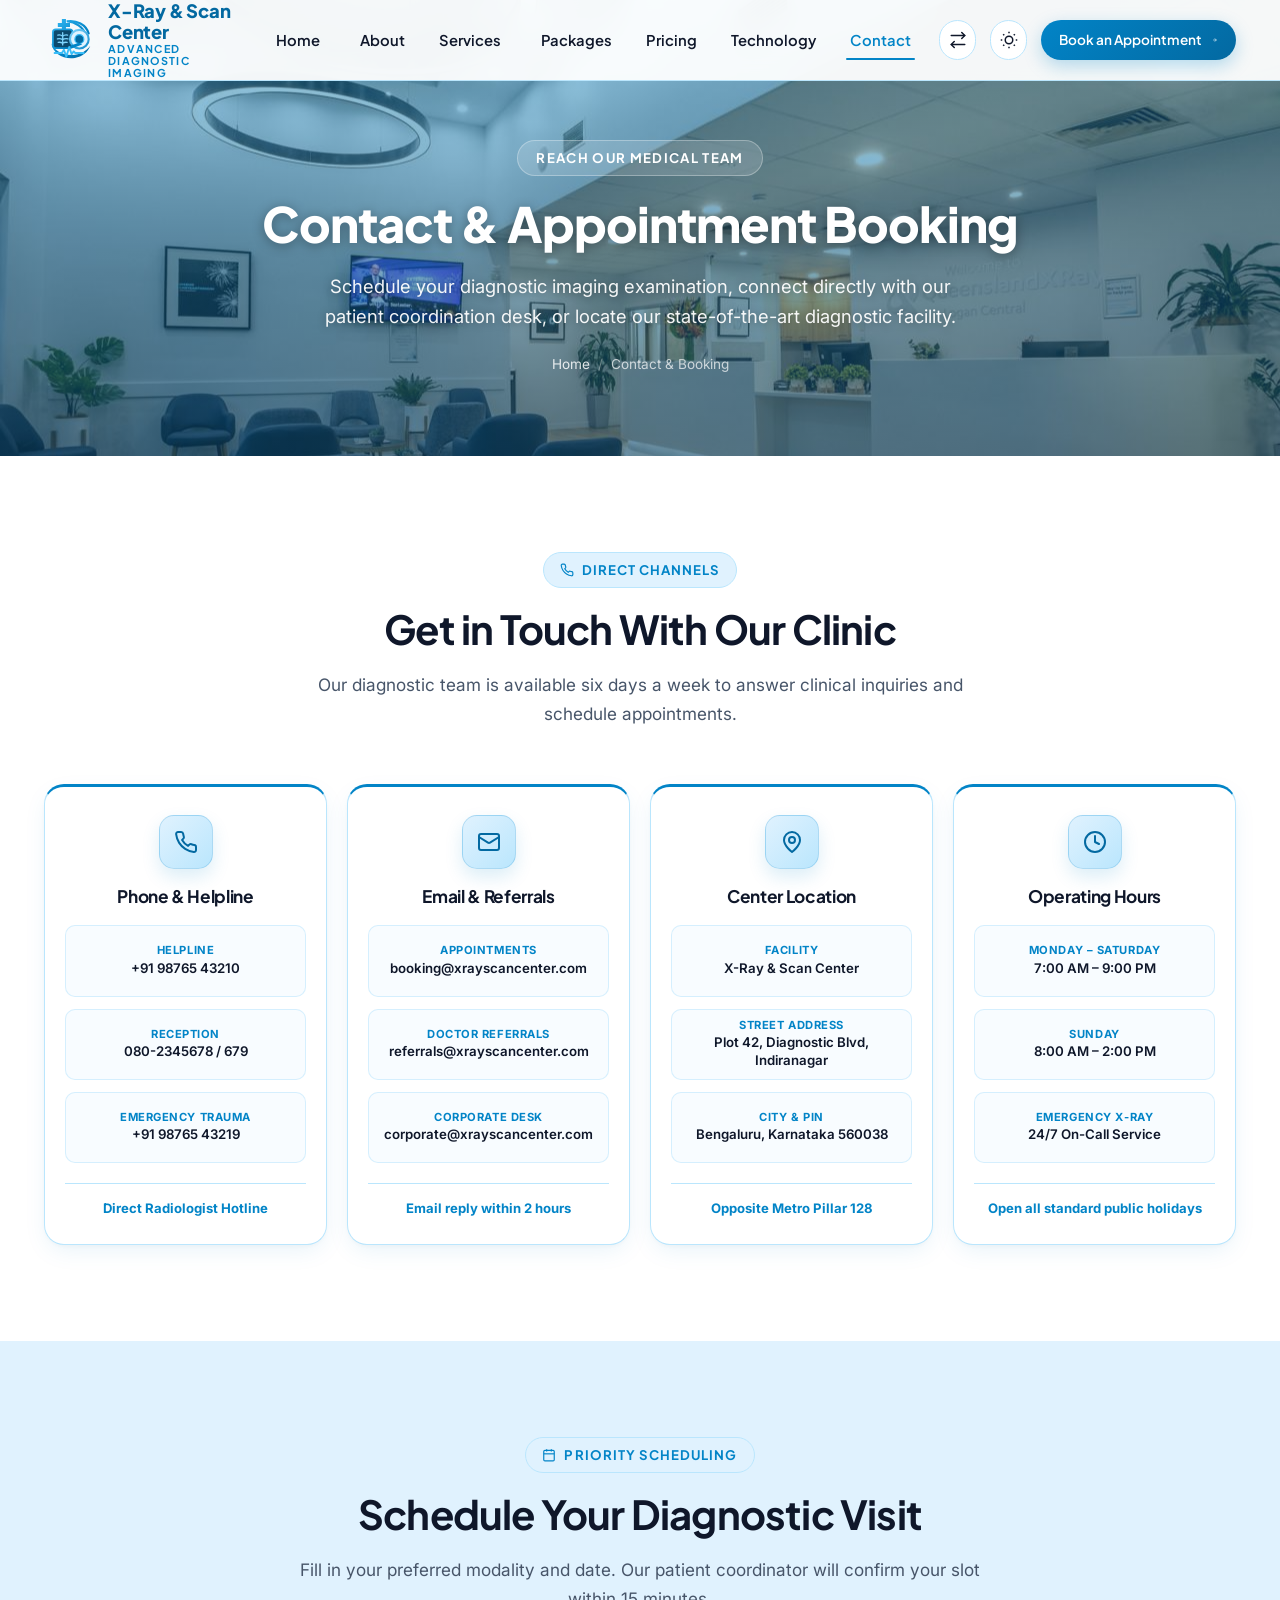
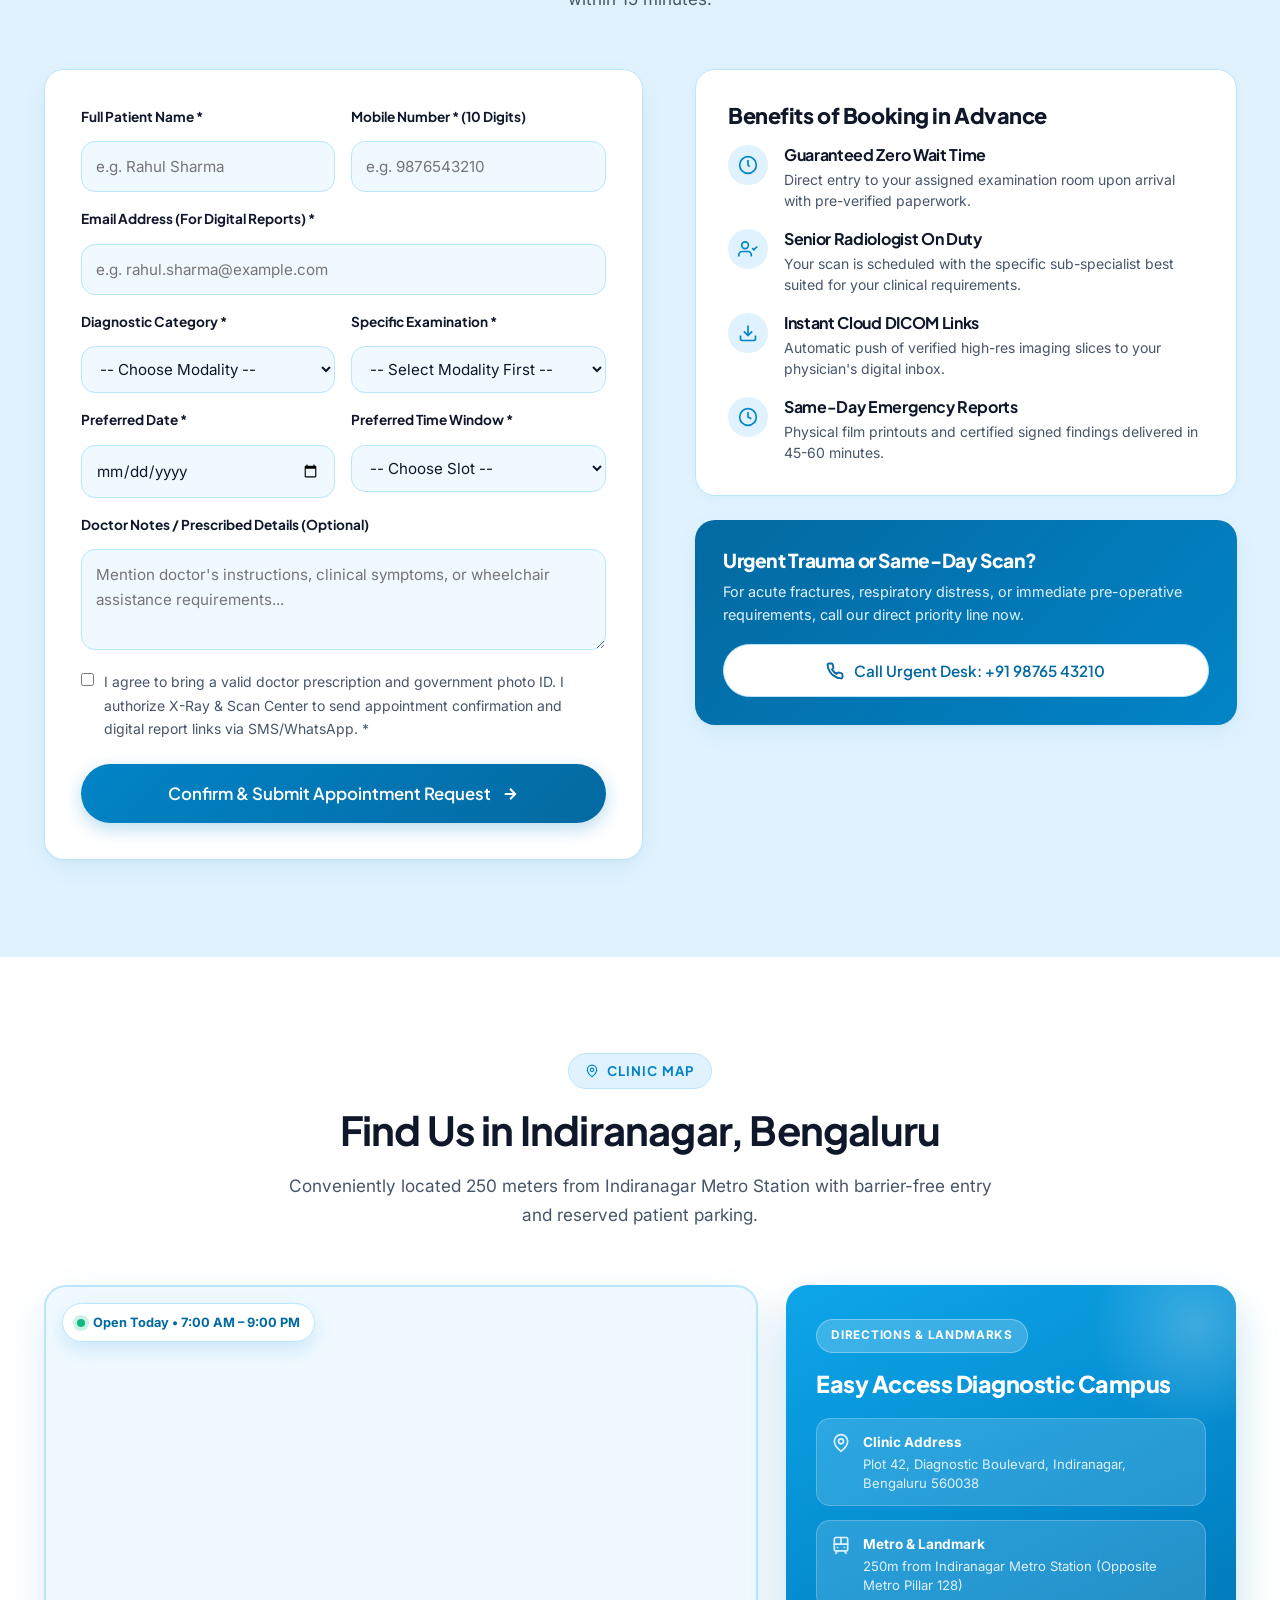
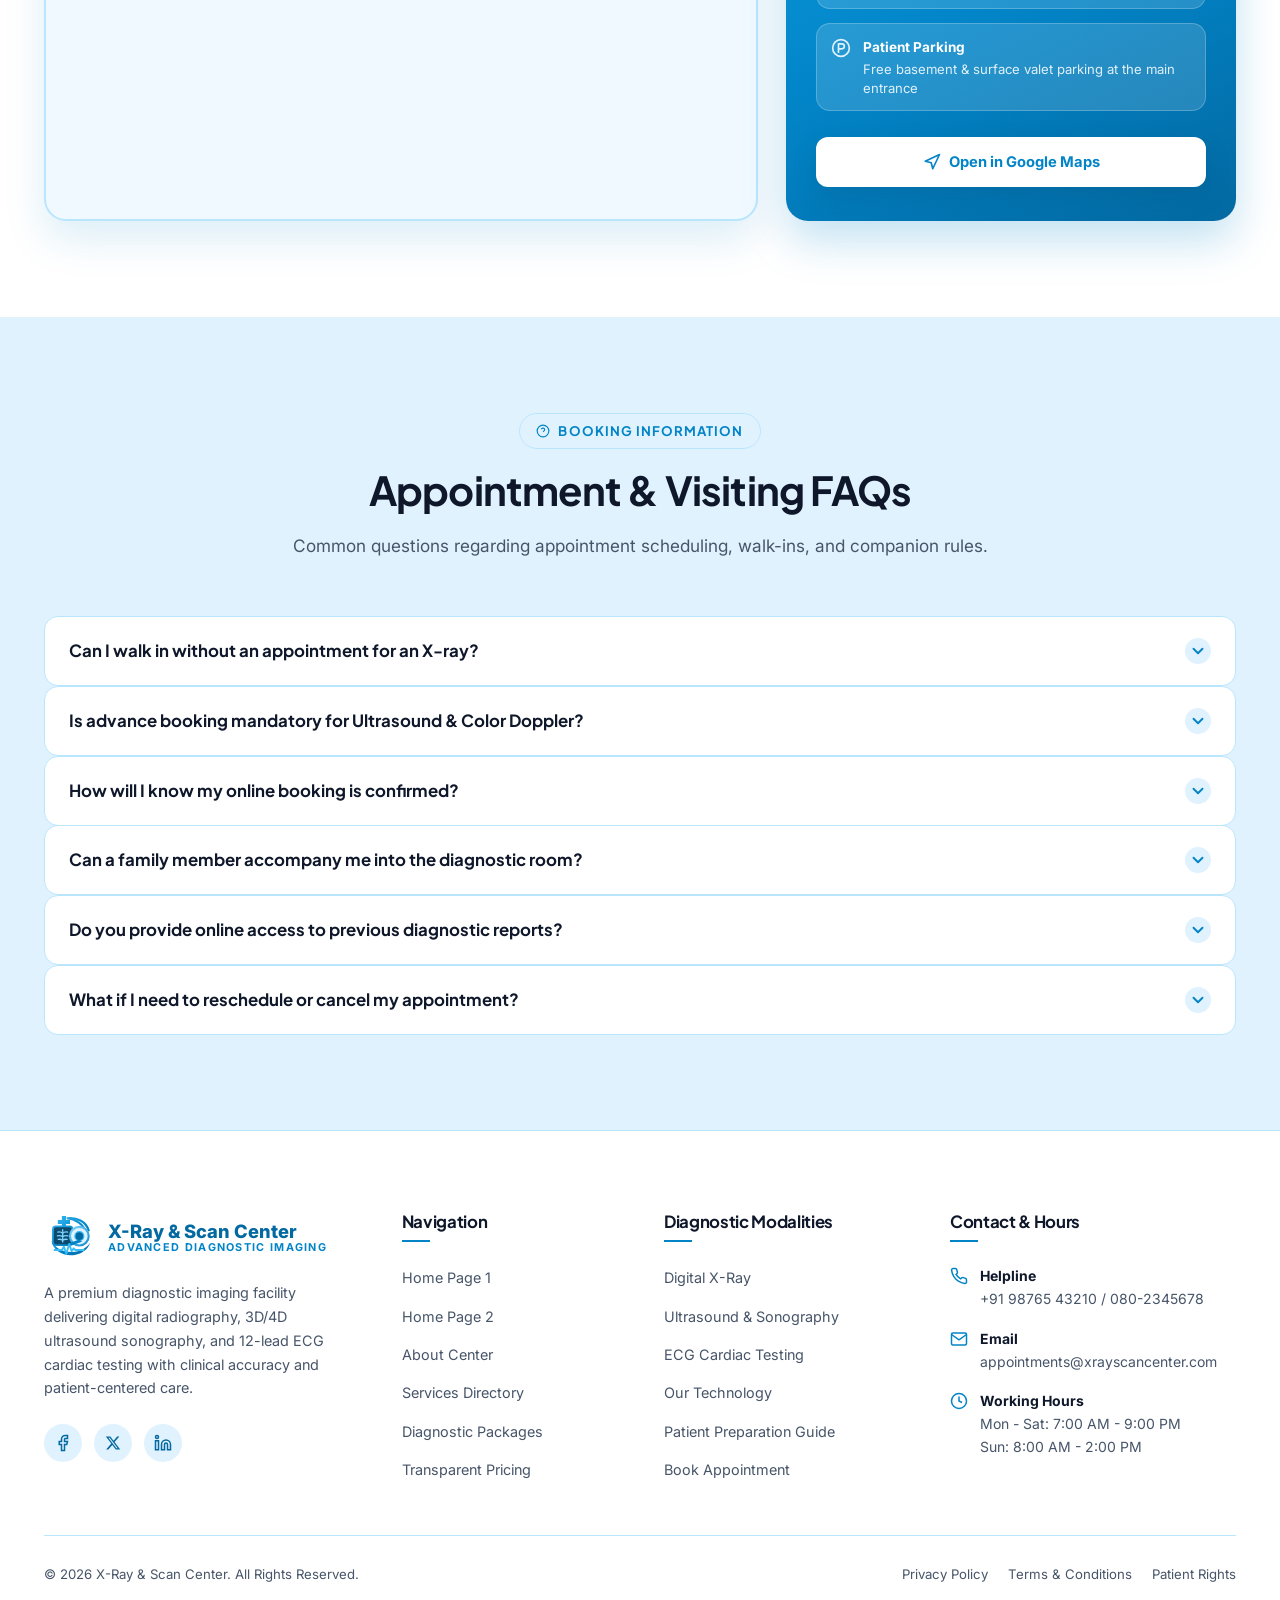
==== commit d21bb046: "second commit" ====
--- a/contact.html
+++ b/contact.html
@@ -224,6 +224,13 @@
           border-radius: 10px;
           padding: 9px 10px;
         }
+        html[data-theme="dark"] #contact-channels-section .contact-info-row {
+          background: rgba(255, 255, 255, 0.06);
+          border-color: rgba(125, 211, 252, 0.22);
+        }
+        html[data-theme="dark"] #contact-channels-section .contact-info-value {
+          color: #FFFFFF;
+        }
         #contact-channels-section .contact-info-label {
           font-size: 0.7rem;
           font-weight: 700;
@@ -472,7 +479,7 @@
           <!-- Right Column: Why Schedule Online & Emergency Box -->
           <div class="split-col reveal-right">
             <div class="contact-benefits-card" style="background:var(--pure-white);padding:32px;border-radius:var(--radius-lg);border:1px solid var(--border-color);box-shadow:var(--shadow-sm);margin-bottom:24px;">
-              <h3 style="font-size:1.35rem;font-weight:800;color:var(--deep-forest);margin-bottom:16px;">Benefits of Booking in Advance</h3>
+              <h3 style="font-size:1.35rem;font-weight:800;color:var(--color-text-primary);margin-bottom:16px;">Benefits of Booking in Advance</h3>
               
               <div class="contact-benefit-item" style="display:flex;gap:16px;margin-bottom:18px;">
                 <div style="width:40px;height:40px;border-radius:50%;background:var(--soft-mint);color:var(--primary-color);display:flex;align-items:center;justify-content:center;flex-shrink:0;">
@@ -517,7 +524,7 @@
 
             <div style="background:linear-gradient(135deg, var(--deep-forest), var(--primary-color));padding:28px;border-radius:var(--radius-lg);color:#FFFFFF;box-shadow:var(--shadow-md);">
               <h4 style="font-size:1.2rem;font-weight:800;color:#FFFFFF;margin-bottom:8px;">Urgent Trauma or Same-Day Scan?</h4>
-              <p style="font-size:0.9rem;color:var(--soft-mint);line-height:1.6;margin-bottom:18px;">
+              <p style="font-size:0.9rem;color:#E0F2FE;line-height:1.6;margin-bottom:18px;">
                 For acute fractures, respiratory distress, or immediate pre-operative requirements, call our direct priority line now.
               </p>
               <a href="tel:+919876543210" class="btn btn-secondary" style="width:100%;text-align:center;background:#FFFFFF;color:var(--deep-forest);">
--- a/assets/css/style.css
+++ b/assets/css/style.css
@@ -409,6 +409,7 @@
   display: flex;
   align-items: center;
   justify-content: space-between;
+  gap: 24px;
   height: 80px;
 }
 
@@ -1415,13 +1416,12 @@
 .page-hero-overlay {
   position: absolute;
   inset: 0;
-  background: linear-gradient(180deg, rgba(3, 105, 161, 0.88) 0%, rgba(8, 47, 73, 0.94) 100%);
-  backdrop-filter: blur(2px);
+  background: linear-gradient(180deg, rgba(2, 132, 199, 0.42) 0%, rgba(12, 74, 110, 0.62) 100%);
   z-index: 1;
 }
 
 html[data-theme="dark"] .page-hero-overlay {
-  background: linear-gradient(180deg, rgba(8, 26, 19, 0.92) 0%, rgba(5, 18, 13, 0.97) 100%);
+  background: linear-gradient(180deg, rgba(7, 25, 41, 0.52) 0%, rgba(6, 19, 31, 0.68) 100%);
 }
 
 .page-hero-content {
@@ -1454,14 +1454,16 @@
   font-size: clamp(2.2rem, 3.8vw, 3.25rem);
   margin-bottom: 16px;
   letter-spacing: -0.02em;
+  text-shadow: 0 2px 12px rgba(0, 0, 0, 0.35);
 }
 
 .page-hero-subtitle {
-  color: rgba(255, 255, 255, 0.88);
+  color: rgba(255, 255, 255, 0.94);
   font-size: 1.15rem;
   line-height: 1.65;
   max-width: 680px;
   margin: 0 auto;
+  text-shadow: 0 1px 8px rgba(0, 0, 0, 0.35);
 }
 
 /* Breadcrumb in Interior Hero */
@@ -2543,6 +2545,15 @@
   border-color: var(--color-primary);
   background: var(--surface-card);
   box-shadow: 0 0 0 3px rgba(2, 132, 199, 0.15);
+}
+
+html[data-theme="dark"] input[type="date"] {
+  color-scheme: dark;
+}
+
+html[data-theme="dark"] input[type="date"]::-webkit-calendar-picker-indicator {
+  filter: invert(1) brightness(1.2);
+  cursor: pointer;
 }
 
 .form-control.is-invalid {
